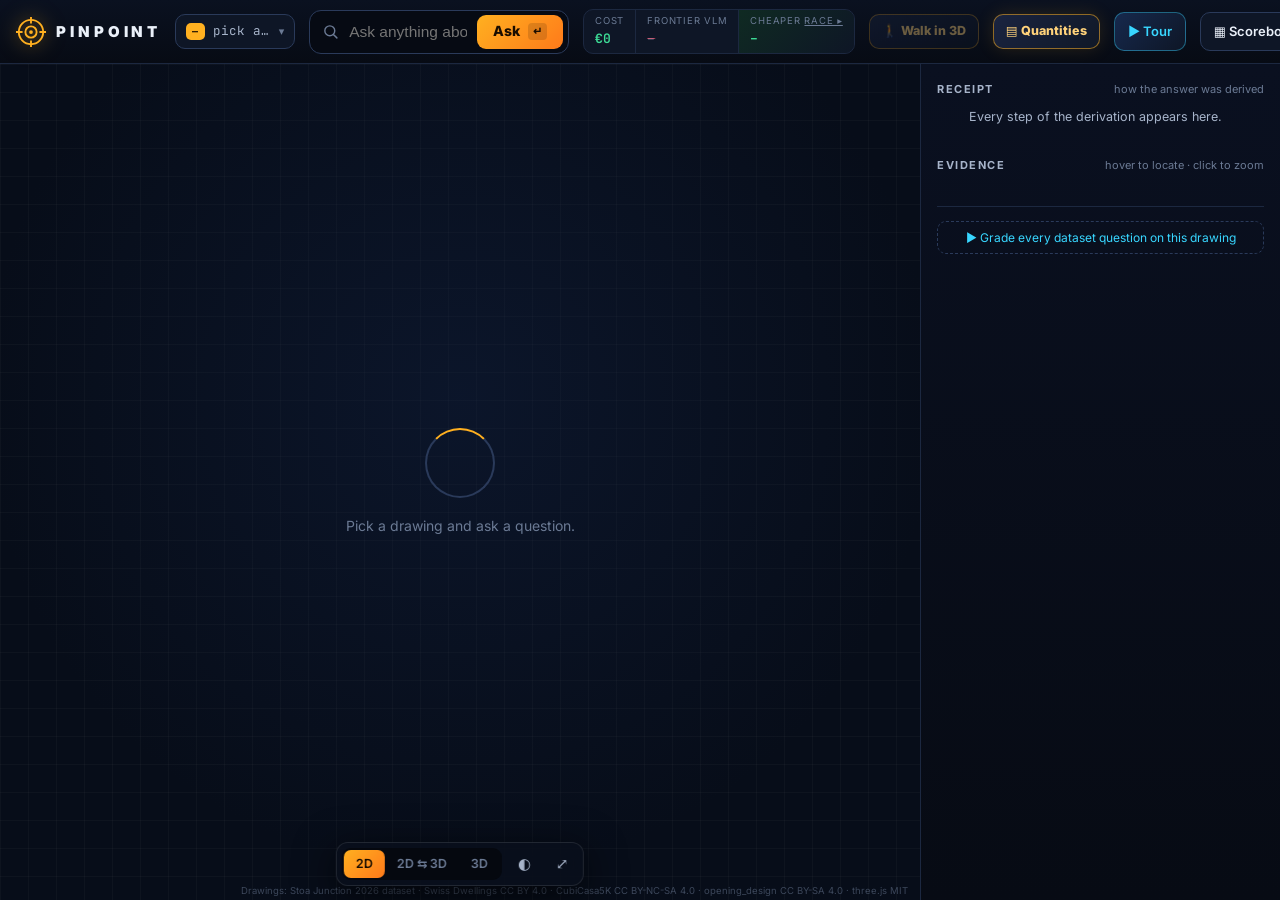
==== static/index.html @ 099bf175 "Receipt panel for every answer: answer, method, official tolerance vs reference (exact count / ±2 %)" ====
<!doctype html>
<html lang="en">
<head>
<meta charset="utf-8">
<meta name="viewport" content="width=device-width, initial-scale=1">
<title>PINPOINT</title>
<link rel="preconnect" href="https://fonts.googleapis.com">
<link href="https://fonts.googleapis.com/css2?family=Inter:wght@400;500;600;700;800;900&family=JetBrains+Mono:wght@400;600;700&display=swap" rel="stylesheet">
<link rel="icon" href="data:image/svg+xml,%3Csvg xmlns=%22http://www.w3.org/2000/svg%22 viewBox=%220 0 32 32%22%3E%3Ccircle cx=%2216%22 cy=%2216%22 r=%2213%22 fill=%22none%22 stroke=%22%23ffb020%22 stroke-width=%223%22/%3E%3Ccircle cx=%2216%22 cy=%2216%22 r=%224%22 fill=%22%23ffb020%22/%3E%3C/svg%3E">
<link rel="stylesheet" href="/static/style.css">
<link rel="stylesheet" href="/static/receipt.css">
<script type="importmap">{"imports":{"three":"/static/vendor/three.module.js"}}</script>
</head>
<body>
<header class="top">
  <div class="brand">
    <svg class="logo" viewBox="0 0 32 32"><circle cx="16" cy="16" r="13" fill="none" stroke="currentColor" stroke-width="2"/><circle cx="16" cy="16" r="6" fill="none" stroke="currentColor" stroke-width="2"/><circle cx="16" cy="16" r="2" fill="currentColor"/><path d="M16 0v7M16 25v7M0 16h7M25 16h7" stroke="currentColor" stroke-width="2"/></svg>
    <div><b>PINPOINT</b><span>every answer comes with a receipt</span></div>
  </div>

  <button class="docBtn" id="docBtn" title="Choose a drawing (⌘K)">
    <span class="srcTag" id="srcTag">—</span>
    <span class="docName" id="docName">pick a drawing</span>
    <span class="caret">▾</span>
  </button>

  <form class="ask" id="askForm" autocomplete="off">
    <svg class="qi" viewBox="0 0 24 24"><circle cx="11" cy="11" r="7" fill="none" stroke="currentColor" stroke-width="2"/><path d="M16.5 16.5L21 21" stroke="currentColor" stroke-width="2" stroke-linecap="round"/></svg>
    <input id="q" placeholder="Ask anything about this drawing, in any language…" spellcheck="false">
    <button type="submit" id="go"><span>Ask</span><kbd>↵</kbd></button>
    <div class="sugg" id="sugg" hidden>
      <div class="sh">Questions from the dataset for this drawing <span id="suggN"></span></div>
      <div class="sl" id="chips"></div>
    </div>
  </form>

  <div class="meter" id="meter" role="button" tabindex="0" title="Measured CPU time × €0.04/vCPU-h + LLM tokens (0 by default). Click for the cost race (R)">
    <div class="m"><label>cost</label><b id="mLast">€0</b></div>
    <div class="m"><label>time</label><b id="mLat">–</b></div>
    <div class="m"><label>LLM</label><b id="mLlm">0</b></div>
    <div class="m vs"><label>frontier VLM</label><b id="mVlm">–</b></div>
    <div class="m save"><label>cheaper <u>race ▸</u></label><b id="mSave">–</b></div>
  </div>
  <button class="tbtn" id="tourBtn">▶ Tour</button>
  <button class="tbtn" id="sbBtn">▦ Scoreboard</button>
</header>

<main id="main">
  <section class="stage" id="stage" data-mode="sheet">
    <div class="views" id="views">
      <div class="view sheetv blue" id="sheetv">
        <div class="pan" id="pan">
          <img id="sheetImg" alt="">
          <svg id="ov" class="ov"><defs>
            <linearGradient id="scanG" x1="0" x2="1" y1="0" y2="0"><stop offset="0" stop-color="#38d6ff" stop-opacity="0"/><stop offset=".85" stop-color="#38d6ff" stop-opacity=".18"/><stop offset="1" stop-color="#bff3ff" stop-opacity=".9"/></linearGradient>
          </defs><g id="ovItems"></g><g id="ovFx"></g></svg>
        </div>
        <div id="labels2d" class="labels"></div>
        <div class="empty" id="sheetEmpty"><div class="ring"></div><span>Pick a drawing and ask a question.</span></div>
        <canvas class="minimap" id="minimap" width="200" height="140" hidden></canvas>
        <div class="vtag">2D · drawing</div>
        <div class="credit" id="credit2d"></div>
      </div>
      <div class="view modelv" id="modelv" hidden>
        <canvas id="three"></canvas>
        <div id="labels3d" class="labels"></div>
        <div class="empty" id="modelEmpty"><span>The 3D model appears for IFC questions.</span></div>
        <div class="pick" id="pick" hidden></div>
        <div class="load" id="load3d" hidden><div class="spin"></div><span>tessellating IFC…</span></div>
        <div class="vtag">3D · IFC model <span id="cutTag"></span></div>
        <div class="credit" id="credit3d"></div>
      </div>
    </div>

    <div class="answer" id="answer" hidden>
      <div class="aq" id="aQ"></div>
      <div class="val"><b id="aVal"></b><span id="aUnit"></span></div>
      <div class="am" id="aMethod"></div>
      <div class="badges" id="aBadges"></div>
      <div class="stepper" id="stepper" hidden>
        <button id="prevBtn" title="Previous item (←)">‹</button>
        <span id="stepTxt">all</span>
        <button id="nextBtn" title="Next item (→)">›</button>
        <button id="allBtn" class="all" title="Show all (Esc)">⤢ all</button>
      </div>
    </div>

    <div class="splash" id="splash" hidden><div class="sc">
      <h1>Ask a blueprint anything.<br>Check the answer in seconds.</h1>
      <p class="lead">PINPOINT reads the geometry already inside CAD, PDF and IFC files, so every count, area and schedule row is boxed and numbered on the real drawing and lit up in the 3D model. No vision model ever guesses.</p>
      <div class="stats" id="splashStats">
        <div><b id="spSwiss">–</b><label>correct on Swiss floor plans</label><small id="spSwissN"></small></div>
        <div><b id="spIfc">–</b><label>correct on IFC models</label><small id="spIfcN"></small></div>
        <div><b id="spCost">–</b><label>avg compute cost per question</label><small id="spCostN"></small></div>
        <div><b id="spMs">–</b><label>median answer time</label></div>
      </div>
      <div class="wip" id="spWip">Raster scans (CubiCasa): detector in progress, not yet scored</div>
      <div class="langs">Ask in <span>English</span><span>Deutsch</span><span>Suomi</span><span>Eesti</span><span>Dansk</span><span>Français</span><span>Italiano</span></div>
      <div class="cta"><button class="go" id="spTour">▶ Watch the guided tour</button><button id="spRace">€ Cost race</button><button id="spTry">Try it yourself</button></div>
      <div class="how"><b>/</b> ask · <b>← →</b> step through counted items · <b>1 2 3</b> 2D / split / 3D · <b>⌘K</b> pick a drawing · <b>R</b> cost race</div>
    </div></div>

    <div class="dock" id="dock">
      <div class="seg" id="modes">
        <button data-m="sheet" class="on">2D</button>
        <button data-m="split">2D ⇆ 3D</button>
        <button data-m="model">3D</button>
      </div>
      <button id="tglTheme" title="Blueprint / paper">◐</button>
      <button id="fitBtn" title="Fit evidence">⤢</button>
      <span class="hint" id="hint">scroll to zoom · drag to pan · ← → step through items</span>
    </div>
  </section>

  <aside class="receipt" id="side">
    <div id="receipt">
    <div class="rh"><h3>Receipt</h3><span class="rsub" id="rSub">how the answer was derived</span></div>
    <ol class="steps" id="steps"><li class="muted">Every step of the derivation appears here.</li></ol>
    <div class="rh"><h3>Evidence <span id="evN" class="pill"></span></h3><span class="rsub">hover to locate · click to zoom</span></div>
    <div class="ev" id="ev"></div>
    </div>
    <div class="audit">
      <button type="button" id="auditBtn">▶ Grade every dataset question on this drawing</button>
      <div class="auditSum" id="auditSum"></div>
      <div class="auditList" id="auditList" hidden></div>
    </div>
  </aside>
</main>

<div class="drawer" id="lib" hidden>
  <div class="dcard">
    <div class="dh"><b>Drawings</b><span class="muted">preview set · grouped by source</span><button id="libX">✕</button></div>
    <div class="srcs" id="srcs"></div>
    <input id="filter" class="filter" placeholder="Filter drawings…">
    <div class="files" id="files"></div>
  </div>
</div>

<div class="modal" id="sb" hidden><div class="card">
  <div class="mh"><h2>Scoreboard <small>preview set · every question auto-graded against ground truth</small></h2><button id="sbX">✕</button></div>
  <div id="sbBody"></div>
</div></div>
<footer class="credits">Drawings: Stoa Junction 2026 dataset · Swiss Dwellings CC BY 4.0 · CubiCasa5K CC BY-NC-SA 4.0 · opening_design CC BY-SA 4.0 · three.js MIT</footer>
<script type="module" src="/static/app.js"></script>
<script type="module" src="/static/wow.js"></script>
</body>
</html>
---- static/style.css ----
:root {
  --bg: #05080f; --bg2: #0a101c; --panel: #0e1626; --panel2: #131d31; --line: #1c2840; --line2: #2a3a5a;
  --ink: #eaf0f9; --ink2: #a7b4ca; --ink3: #6b7a94;
  --acc: #ffb020; --acc2: #ff7a1a; --cy: #38d6ff; --ok: #3ddc97; --bad: #ff5470; --warn: #ffc94d; --sel: #ff2d55;
  --glass: rgba(10, 16, 28, .72);
  --r: 14px;
  --mono: 'JetBrains Mono', ui-monospace, SFMono-Regular, Menlo, monospace;
}
* { box-sizing: border-box; }
[hidden] { display: none !important; }
html, body { margin: 0; height: 100%; background: var(--bg); color: var(--ink);
  font: 14px/1.45 Inter, system-ui, -apple-system, sans-serif; -webkit-font-smoothing: antialiased; }
body { display: flex; flex-direction: column; overflow: hidden; }
button { font: inherit; color: inherit; cursor: pointer; }
.muted { color: var(--ink3); }
::-webkit-scrollbar { width: 8px; height: 8px; } ::-webkit-scrollbar-thumb { background: var(--line2); border-radius: 8px; } ::-webkit-scrollbar-track { background: transparent; }

/* ================= top bar ================= */
.top { position: relative; z-index: 20; display: flex; align-items: center; gap: 14px; padding: 10px 16px; height: 64px;
  border-bottom: 1px solid var(--line); background: linear-gradient(180deg, #0a1120, #070b14); }
.brand { display: flex; align-items: center; gap: 10px; flex: 0 0 auto; }
.brand .logo { width: 30px; height: 30px; color: var(--acc); filter: drop-shadow(0 0 10px #ffb02088); animation: spinSlow 30s linear infinite; }
@keyframes spinSlow { to { transform: rotate(360deg); } }
.brand b { display: block; font-weight: 900; letter-spacing: .26em; font-size: 15px; }
.brand span { font-size: 11px; color: var(--ink3); white-space: nowrap; }
.docBtn { flex: 0 1 260px; min-width: 120px; display: flex; align-items: center; gap: 8px; background: var(--panel); border: 1px solid var(--line2); border-radius: 10px; padding: 7px 10px; text-align: left; }
.docBtn:hover { border-color: var(--acc); }
.srcTag { font: 700 10px var(--mono); text-transform: uppercase; letter-spacing: .06em; color: #1a0d00; background: var(--acc); padding: 2px 6px; border-radius: 5px; flex: 0 0 auto; }
.docName { overflow: hidden; text-overflow: ellipsis; white-space: nowrap; font-size: 12.5px; color: var(--ink2); flex: 1; font-family: var(--mono); }
.caret { color: var(--ink3); font-size: 11px; }

.ask { position: relative; flex: 1 1 520px; min-width: 260px; display: flex; align-items: center; background: #060a13; border: 1px solid var(--line2); border-radius: 12px; padding: 0 5px 0 12px; height: 44px; transition: border-color .2s, box-shadow .2s; }
.ask:focus-within { border-color: var(--acc); box-shadow: 0 0 0 3px #ffb02022, 0 0 40px #ffb02018; }
.ask .qi { width: 17px; height: 17px; color: var(--ink3); flex: 0 0 auto; }
.ask input { flex: 1; min-width: 0; background: none; border: 0; color: var(--ink); padding: 0 10px; font-size: 15.5px; outline: none; height: 100%; }
.ask button[type=submit] { background: linear-gradient(135deg, var(--acc), var(--acc2)); color: #1a0d00; border: 0; border-radius: 9px; height: 34px; padding: 0 16px; font-weight: 800; display: flex; align-items: center; gap: 8px; }
.ask button kbd { font-family: var(--mono); font-size: 11px; background: #0002; border-radius: 4px; padding: 1px 5px; }
.ask button.busy span::after { content: '…'; }
.ask button.busy { animation: busy 1s ease-in-out infinite; }
@keyframes busy { 50% { filter: brightness(1.3); } }
.sugg { position: absolute; top: calc(100% + 8px); left: 0; right: 0; background: #0b1322f5; backdrop-filter: blur(14px); border: 1px solid var(--line2); border-radius: 12px; box-shadow: 0 30px 80px #000c; padding: 8px; max-height: 60vh; overflow: auto; animation: rise .18s ease; }
.sugg .sh { font-size: 11px; text-transform: uppercase; letter-spacing: .08em; color: var(--ink3); padding: 4px 8px 8px; }
.sugg .sl button { display: flex; width: 100%; gap: 10px; align-items: baseline; text-align: left; background: none; border: 0; border-radius: 8px; padding: 7px 9px; color: var(--ink2); font-size: 13px; }
.sugg .sl button:hover, .sugg .sl button.kb { background: var(--panel2); color: var(--ink); }
.sugg .sl button i { font-style: normal; font: 600 10px var(--mono); color: var(--cy); border: 1px solid #38d6ff44; border-radius: 4px; padding: 0 4px; flex: 0 0 auto; text-transform: uppercase; }
.sugg .sl button span { flex: 1; }

.meter { display: flex; gap: 0; flex: 0 0 auto; background: var(--panel); border: 1px solid var(--line); border-radius: 10px; overflow: hidden; }
.meter .m { padding: 4px 11px; border-right: 1px solid var(--line); }
.meter .m:last-child { border-right: 0; }
.meter label { display: block; font-size: 9.5px; color: var(--ink3); text-transform: uppercase; letter-spacing: .08em; }
.meter b { font-family: var(--mono); font-size: 13px; font-weight: 600; white-space: nowrap; }
.meter .m:first-child b { color: var(--ok); }
.meter .vs b { color: var(--ink3); text-decoration: line-through; text-decoration-color: #ff547099; }
.meter .save { background: linear-gradient(135deg, #0f2a22, var(--panel)); }
.meter .save b { color: var(--ok); }
.meter.flash { animation: flash 1s ease; }
@keyframes flash { 0% { border-color: var(--ok); box-shadow: 0 0 0 3px #3ddc9733; } 100% {} }
.tbtn { flex: 0 0 auto; background: var(--panel); border: 1px solid var(--line2); border-radius: 10px; padding: 9px 13px; color: var(--ink); font-weight: 600; font-size: 13px; white-space: nowrap; }
.tbtn:hover { border-color: var(--acc); }
#tourBtn { background: linear-gradient(135deg, #16294d, var(--panel)); border-color: #38d6ff66; color: var(--cy); }
#tourBtn.on { background: var(--cy); color: #001a22; }

/* ================= layout ================= */
main { flex: 1; display: grid; grid-template-columns: 1fr 360px; min-height: 0; }
.stage { position: relative; min-width: 0; min-height: 0; overflow: hidden; background: var(--bg2); }
.views { position: absolute; inset: 0; display: grid; grid-template-columns: 1fr; }
.stage[data-mode=split] .views { grid-template-columns: 1fr 1fr; gap: 2px; background: var(--line); }
.view { position: relative; overflow: hidden; min-height: 0; min-width: 0; }
.vtag { position: absolute; right: 12px; top: 12px; font: 600 10.5px var(--mono); letter-spacing: .08em; text-transform: uppercase; color: var(--ink3); background: #05080fbb; border: 1px solid var(--line); padding: 3px 8px; border-radius: 6px; pointer-events: none; }
.stage[data-mode=sheet] .vtag, .stage[data-mode=model] .vtag { display: none; }
#cutTag { color: var(--cy); text-transform: none; letter-spacing: 0; }

/* ================= 2D sheet ================= */
.sheetv { cursor: grab; background-color: #070d19;
  background-image: radial-gradient(circle at 50% 40%, #12224466, transparent 70%), linear-gradient(#ffffff07 1px, transparent 1px), linear-gradient(90deg, #ffffff07 1px, transparent 1px);
  background-size: 100% 100%, 28px 28px, 28px 28px; }
.sheetv:not(.blue) { background-color: #2a2f38; background-image: linear-gradient(#ffffff0a 1px, transparent 1px), linear-gradient(90deg, #ffffff0a 1px, transparent 1px); background-size: 28px 28px; }
.sheetv.drag { cursor: grabbing; }
.pan { position: absolute; left: 0; top: 0; transform-origin: 0 0; will-change: transform; }
.pan img { display: block; user-select: none; -webkit-user-drag: none; box-shadow: 0 30px 100px #000c, 0 0 0 1px #ffffff14; background: #fff; }
.sheetv.blue .pan img { filter: invert(.94) sepia(.35) hue-rotate(178deg) saturate(2.6) brightness(.95); }
.ov { position: absolute; left: 0; top: 0; overflow: visible; pointer-events: none; }
.ov .it { pointer-events: auto; cursor: pointer; opacity: 0; transform-box: fill-box; transform-origin: center; }
.ov .it.on { animation: pop .55s cubic-bezier(.2,1.5,.4,1) both; }
@keyframes pop { 0% { opacity: 0; transform: scale(2.2); } 60% { opacity: 1; } 100% { opacity: 1; transform: scale(1); } }
.ov .it .shape { fill: var(--acc); fill-opacity: .2; stroke: var(--acc); stroke-width: 1.6; vector-effect: non-scaling-stroke; transition: fill-opacity .2s, stroke .2s; filter: drop-shadow(0 0 3px #ffb020cc); }
.ov .it.room .shape { fill-opacity: .26; }
.ov .it.row .shape { fill-opacity: .16; }
.ov .it.warn .shape { stroke: var(--bad); fill: var(--bad); filter: drop-shadow(0 0 3px #ff5470cc); }
.ov .it.hot .shape { fill-opacity: .5; stroke-width: 3; stroke: #fff; }
.ov .it.sel .shape { fill: var(--sel); fill-opacity: .35; stroke: #fff; stroke-width: 3; filter: drop-shadow(0 0 6px var(--sel)); }
.ov.focus .it:not(.sel):not(.hot) { opacity: .35 !important; animation: none; }
.ov .flash { fill: #fff; opacity: .8; animation: fl .6s ease-out forwards; pointer-events: none; }
@keyframes fl { to { opacity: 0; } }
.ov .pulse { fill: none; stroke: var(--sel); stroke-width: 2.5; vector-effect: non-scaling-stroke; animation: pulse 1.3s ease-out infinite; transform-box: fill-box; transform-origin: center; pointer-events: none; }
@keyframes pulse { from { opacity: 1; transform: scale(1); } to { opacity: 0; transform: scale(2.4); } }
.ov .scan { pointer-events: none; }
.ov .scanline { stroke: #bff3ff; stroke-width: 2; vector-effect: non-scaling-stroke; filter: drop-shadow(0 0 6px #38d6ff); }
.empty { position: absolute; inset: 0; display: grid; place-content: center; justify-items: center; gap: 18px; color: var(--ink3); font-size: 14px; pointer-events: none; }
.empty .ring { width: 70px; height: 70px; border-radius: 50%; border: 2px solid var(--line2); border-top-color: var(--acc); animation: sp 2.4s linear infinite; }

/* numbered labels (HTML, crisp at every zoom) */
.labels { position: absolute; inset: 0; pointer-events: none; overflow: hidden; }
.labels .lb { position: absolute; transform: translate(-50%, -50%) scale(0); background: var(--acc); color: #1a0d00; font: 800 11px Inter; border-radius: 99px; min-width: 20px; height: 20px; padding: 0 6px; display: grid; place-items: center; white-space: nowrap;
  box-shadow: 0 0 0 2px #1a0d00aa, 0 0 14px #ffb020aa; pointer-events: auto; cursor: pointer; transition: transform .35s cubic-bezier(.2,1.6,.4,1), background .15s, opacity .2s; }
.labels .lb.on { transform: translate(-50%, -50%) scale(1); }
.labels .lb.room { background: #ffe1a1; font-weight: 700; font-size: 10.5px; }
.labels .lb.warn { background: var(--bad); color: #fff; box-shadow: 0 0 0 2px #3a0010aa, 0 0 14px #ff5470; }
.labels .lb.dot { min-width: 9px; width: 9px; height: 9px; padding: 0; font-size: 0; }
.labels .lb.hot, .labels .lb.sel { background: #fff; color: #1a0010; z-index: 2; transform: translate(-50%, -50%) scale(1.35); font-size: 11px; min-width: 22px; height: 22px; padding: 0 6px; width: auto; }
.labels .lb.sel { background: var(--sel); color: #fff; box-shadow: 0 0 0 3px #fff, 0 0 24px var(--sel); }
.labels.focus .lb:not(.sel):not(.hot) { opacity: .4; }
.labels .lb:hover { z-index: 3; }

.minimap { position: absolute; left: 14px; bottom: 64px; width: 200px; height: 140px; border-radius: 10px; border: 1px solid var(--line2); background: #05080fdd; box-shadow: 0 10px 40px #000a; cursor: crosshair; }

/* inline IFC plan SVG: elements highlighted by GlobalId */
.svghost { display: block; background: #fff; box-shadow: 0 30px 100px #000c; }
.sheetv.blue .svghost svg > rect:first-child { fill: #0d1830; }
.sheetv.blue .svghost .IfcSpace, .sheetv.blue .svghost .IfcSpace * { fill: #13284d; stroke: #3d5f95; }
.sheetv.blue .svghost .IfcWall *, .sheetv.blue .svghost .IfcWallStandardCase * { fill: #a9c6f5; stroke: #a9c6f5; }
.sheetv.blue .svghost .IfcDoor *, .sheetv.blue .svghost .IfcWindow * { stroke: #7fa8e8; }
.sheetv.blue .svghost [fill="#ffffff"] { fill: #0d1830; }
.sheetv.blue .svghost text { fill: #8fb0e0; }
.sheetv.blue .svghost [stroke="#000000"], .sheetv.blue .svghost [stroke="#4a4a4a"] { stroke: #a9c6f5; }
.svghost .gl, .svghost .gl * { fill: #ffb020 !important; fill-opacity: .9 !important; stroke: #ffd27a !important; stroke-width: .3 !important; }
.svghost .gl { filter: drop-shadow(0 0 .6px #ffb020); }
.svghost .IfcSpace.gl, .svghost .IfcSpace.gl * { fill-opacity: .5 !important; }
.svghost .gl.hot, .svghost .gl.hot *, .svghost .gl.sel, .svghost .gl.sel * { fill: #ff2d55 !important; stroke: #fff !important; }
.svghost .gl.pre, .svghost .gl.pre * { fill-opacity: 0 !important; stroke-opacity: 0 !important; }

/* ================= 3D ================= */
.modelv { background: radial-gradient(ellipse at 50% 30%, #13213d, #060a13 75%); }
.modelv canvas { width: 100%; height: 100%; display: block; cursor: grab; }
.labels3d .lb { transform: translate(-50%, -50%) scale(1); }
.pick { position: absolute; left: 14px; bottom: 64px; background: #0b1222ee; border: 1px solid var(--line2); border-radius: 10px; padding: 9px 13px; font-size: 12px; max-width: 360px; box-shadow: 0 10px 40px #000a; animation: rise .2s ease; }
.pick b { color: var(--cy); }
.pick code { font-family: var(--mono); font-size: 11px; color: var(--ink3); }
.load { position: absolute; inset: 0; display: grid; place-content: center; justify-items: center; gap: 12px; color: var(--ink2); background: #05080faa; backdrop-filter: blur(2px); }
.spin { width: 30px; height: 30px; border: 3px solid var(--line2); border-top-color: var(--acc); border-radius: 50%; animation: sp 1s linear infinite; }
@keyframes sp { to { transform: rotate(360deg); } }

/* ================= floating answer card ================= */
.answer { position: absolute; left: 14px; top: 14px; z-index: 6; width: 340px; background: var(--glass); backdrop-filter: blur(16px) saturate(1.4); border: 1px solid #ffffff1a; border-radius: 16px; padding: 14px 16px 12px;
  box-shadow: 0 20px 70px #000b, inset 0 1px 0 #ffffff12; animation: rise .4s cubic-bezier(.2,.9,.3,1); }
@keyframes rise { from { opacity: 0; transform: translateY(8px); } }
.answer .aq { font-size: 12px; color: var(--ink3); line-height: 1.4; max-height: 3.6em; overflow: hidden; display: -webkit-box; -webkit-line-clamp: 2; -webkit-box-orient: vertical; margin-bottom: 4px; }
.answer .val { display: flex; align-items: baseline; gap: 8px; }
.answer .val b { font-size: 56px; line-height: 1.05; font-weight: 900; letter-spacing: -.03em; background: linear-gradient(135deg, #fff 20%, var(--acc)); -webkit-background-clip: text; background-clip: text; color: transparent; font-variant-numeric: tabular-nums; }
.answer .val span { font-size: 18px; color: var(--ink2); font-weight: 600; }
.answer.counting .val b { background: linear-gradient(135deg, #fff, var(--cy)); -webkit-background-clip: text; background-clip: text; }
.answer .am { color: var(--ink2); font-size: 12.5px; margin-top: 2px; }
.badges { display: flex; gap: 5px; margin-top: 8px; flex-wrap: wrap; }
.badge { font-size: 11px; border-radius: 99px; padding: 2px 9px; border: 1px solid var(--line2); color: var(--ink2); font-family: var(--mono); background: #ffffff06; }
.badge.ok { border-color: #3ddc9766; color: var(--ok); background: #3ddc9714; }
.badge.bad { border-color: #ff547066; color: var(--bad); background: #ff547014; }
.badge.warn { border-color: #ffc94d66; color: var(--warn); background: #ffc94d14; }
.badge.cy { border-color: #38d6ff55; color: var(--cy); background: #38d6ff10; }
.answer.text { width: 440px; }
.answer.text .val b { font-size: 14px; font-weight: 500; white-space: pre-wrap; background: none; color: var(--ink); -webkit-text-fill-color: var(--ink); display: block; max-height: 180px; overflow: auto; line-height: 1.5; letter-spacing: 0; }
.answer.noval .val b { font-size: 26px; }
.stepper { display: flex; align-items: center; gap: 6px; margin-top: 10px; padding-top: 10px; border-top: 1px solid #ffffff12; }
.stepper button { background: var(--panel2); border: 1px solid var(--line2); border-radius: 8px; height: 28px; min-width: 30px; font-size: 16px; line-height: 1; color: var(--ink); }
.stepper button:hover { border-color: var(--acc); }
.stepper .all { font-size: 12px; margin-left: auto; padding: 0 10px; }
.stepper #stepTxt { font: 600 12.5px var(--mono); color: var(--ink2); min-width: 92px; text-align: center; }
.stepper #stepTxt b { color: var(--sel); }

/* ================= dock ================= */
.dock { position: absolute; left: 50%; bottom: 14px; transform: translateX(-50%); z-index: 6; display: flex; align-items: center; gap: 6px; background: var(--glass); backdrop-filter: blur(14px); border: 1px solid #ffffff1a; border-radius: 12px; padding: 5px; box-shadow: 0 10px 40px #000a; }
.dock > button { background: none; border: 1px solid transparent; border-radius: 8px; height: 30px; min-width: 32px; color: var(--ink2); font-size: 15px; }
.dock > button:hover { border-color: var(--line2); color: var(--ink); }
.seg { display: flex; background: #05080f; border-radius: 9px; padding: 2px; }
.seg button { background: none; border: 0; border-radius: 7px; padding: 5px 12px; color: var(--ink3); font-size: 12.5px; font-weight: 600; }
.seg button.on { background: linear-gradient(135deg, var(--acc), var(--acc2)); color: #1a0d00; }
.seg button:disabled { opacity: .3; cursor: default; }
.dock .hint { font-size: 11px; color: var(--ink3); padding: 0 8px; white-space: nowrap; }

/* ================= receipt ================= */
.receipt { min-height: 0; overflow: auto; padding: 16px 16px 30px; border-left: 1px solid var(--line); background: linear-gradient(180deg, #0a1020, #070b14); }
.rh { display: flex; align-items: baseline; justify-content: space-between; margin: 2px 0 10px; }
.rh h3 { font-size: 11px; text-transform: uppercase; letter-spacing: .14em; color: var(--ink2); margin: 0; display: flex; align-items: center; gap: 8px; }
.rsub { font-size: 11px; color: var(--ink3); }
.pill { font-family: var(--mono); background: var(--acc); color: #1a0d00; border-radius: 99px; padding: 0 7px; letter-spacing: 0; font-weight: 700; }
.pill:empty { display: none; }
.steps { list-style: none; margin: 0 0 20px; padding: 0; counter-reset: s; }
.steps li { position: relative; padding: 0 0 12px 32px; color: var(--ink2); font-size: 12.5px; counter-increment: s; animation: rise .35s ease both; }
.steps li:not(.muted)::before { content: counter(s); position: absolute; left: 0; top: -1px; width: 21px; height: 21px; border-radius: 50%; background: #38d6ff14; border: 1px solid #38d6ff66; display: grid; place-items: center; font: 700 10.5px var(--mono); color: var(--cy); }
.steps li:not(:last-child):not(.muted)::after { content: ''; position: absolute; left: 10.5px; top: 22px; bottom: 2px; width: 1px; background: linear-gradient(#38d6ff66, var(--line)); }
.ev { display: flex; flex-direction: column; gap: 4px; }
.ev .e { display: grid; grid-template-columns: 26px 1fr auto; gap: 9px; align-items: center; background: var(--panel); border: 1px solid var(--line); border-radius: 10px; padding: 6px 9px; cursor: pointer; font-size: 12.5px; animation: rise .3s ease both; transition: border-color .15s, background .15s; }
.ev .e:hover, .ev .e.hot { border-color: var(--acc); background: var(--panel2); }
.ev .e.sel { border-color: var(--sel); background: #ff2d5514; box-shadow: 0 0 0 1px var(--sel) inset; }
.ev .e .n { width: 24px; height: 24px; border-radius: 50%; background: var(--acc); color: #1a0d00; display: grid; place-items: center; font: 800 10.5px Inter; }
.ev .e.sel .n { background: var(--sel); color: #fff; }
.ev .e.warn .n { background: var(--bad); color: #fff; }
.ev .e .l { overflow: hidden; text-overflow: ellipsis; white-space: nowrap; }
.ev .e .l small { display: block; color: var(--ink3); font-family: var(--mono); font-size: 10.5px; overflow: hidden; text-overflow: ellipsis; }
.ev .e .v { font-family: var(--mono); font-size: 12px; color: var(--ink); text-align: right; }
.ev .e .v small { display: block; font-size: 10px; color: var(--ok); }
.ev .e.warn .v small { color: var(--bad); }
.ev .sum { display: flex; justify-content: space-between; padding: 9px 10px; border-top: 1px dashed var(--line2); margin-top: 4px; font-family: var(--mono); color: var(--acc); }
.audit { margin-top: 22px; padding-top: 14px; border-top: 1px solid var(--line); font-size: 12px; color: var(--ink3); }
.audit button { width: 100%; background: none; border: 1px dashed var(--line2); border-radius: 9px; padding: 7px 10px; color: var(--cy); font-size: 12px; }
.audit button:hover { border-color: var(--cy); }
.auditSum { margin-top: 8px; } .auditSum b { color: var(--ok); font-family: var(--mono); }
.auditList { display: flex; flex-wrap: wrap; gap: 3px; margin-top: 8px; }
.auditList span { width: 14px; height: 14px; border-radius: 3px; cursor: pointer; background: var(--line2); animation: popS .3s both; }
@keyframes popS { from { opacity: 0; transform: scale(.4); } }
.auditList span.ok { background: var(--ok); } .auditList span.bad { background: var(--bad); } .auditList span.na { background: var(--ink3); }

/* ================= library drawer ================= */
.drawer { position: fixed; inset: 64px 0 0 0; z-index: 30; background: #03060c99; backdrop-filter: blur(3px); animation: fade .2s; }
@keyframes fade { from { opacity: 0; } }
.dcard { position: absolute; left: 0; top: 0; bottom: 0; width: 400px; background: var(--bg2); border-right: 1px solid var(--line2); padding: 16px; display: flex; flex-direction: column; box-shadow: 30px 0 80px #000a; animation: slide .25s cubic-bezier(.2,.9,.3,1); }
@keyframes slide { from { transform: translateX(-30px); opacity: 0; } }
.dh { display: flex; align-items: baseline; gap: 10px; margin-bottom: 12px; } .dh b { font-size: 16px; } .dh span { font-size: 12px; flex: 1; }
.dh button { background: none; border: 0; color: var(--ink2); font-size: 16px; }
.srcs { display: flex; flex-wrap: wrap; gap: 5px; margin-bottom: 10px; }
.srcs button { background: var(--panel); border: 1px solid var(--line); border-radius: 99px; padding: 4px 11px; font-size: 12px; color: var(--ink2); }
.srcs button.on { background: var(--acc); color: #1a1000; border-color: var(--acc); font-weight: 700; }
.srcs button i { font-style: normal; opacity: .6; margin-left: 4px; }
.filter { width: 100%; background: var(--panel); border: 1px solid var(--line); color: var(--ink); border-radius: 9px; padding: 8px 11px; margin-bottom: 8px; outline: none; }
.filter:focus { border-color: var(--acc); }
.files { flex: 1; overflow: auto; display: flex; flex-direction: column; gap: 2px; }
.files button { text-align: left; background: none; border: 1px solid transparent; border-radius: 8px; padding: 7px 10px; color: var(--ink2); font-size: 12.5px; display: flex; justify-content: space-between; gap: 6px; }
.files button:hover { background: var(--panel); }
.files button.on { background: var(--panel2); border-color: var(--acc); color: var(--ink); }
.files button span { overflow: hidden; text-overflow: ellipsis; white-space: nowrap; font-family: var(--mono); font-size: 12px; }
.files button i { font-style: normal; font-family: var(--mono); font-size: 11px; color: var(--ink3); flex: 0 0 auto; }

/* ================= scoreboard ================= */
.modal { position: fixed; inset: 0; background: #03060ccc; backdrop-filter: blur(6px); display: grid; place-items: center; z-index: 50; animation: fade .25s ease; }
.modal .card { width: min(1100px, 94vw); max-height: 88vh; overflow: auto; background: var(--bg2); border: 1px solid var(--line2); border-radius: 18px; padding: 22px 26px; box-shadow: 0 30px 120px #000; }
.mh { display: flex; justify-content: space-between; align-items: center; margin-bottom: 14px; }
.mh h2 { margin: 0; font-size: 20px; } .mh small { color: var(--ink3); font-weight: 400; font-size: 13px; margin-left: 8px; }
.mh button { background: none; border: 0; color: var(--ink2); font-size: 18px; }
.sbrow { display: grid; grid-template-columns: 170px 1fr 120px 130px 120px; gap: 16px; align-items: center; padding: 12px 0; border-bottom: 1px solid var(--line); }
.sbrow .src b { display: block; font-size: 15px; } .sbrow .src small { color: var(--ink3); font-size: 11.5px; }
.bar { height: 12px; background: var(--panel2); border-radius: 99px; overflow: hidden; position: relative; }
.bar i { position: absolute; inset: 0 auto 0 0; background: linear-gradient(90deg, var(--ok), #9ff5cf); border-radius: 99px; animation: grow 1.1s cubic-bezier(.2,.8,.2,1) both; }
@keyframes grow { from { width: 0 !important; } }
.pct { font: 700 22px var(--mono); color: var(--ok); text-align: right; }
.sbrow .k { font-family: var(--mono); font-size: 12px; color: var(--ink2); text-align: right; } .sbrow .k b { display: block; color: var(--ink); font-size: 14px; }
.sbtot { display: grid; grid-template-columns: repeat(4, 1fr); gap: 12px; margin: 6px 0 18px; }
.sbtot div { background: var(--panel); border: 1px solid var(--line); border-radius: 12px; padding: 12px 14px; }
.sbtot label { font-size: 11px; color: var(--ink3); text-transform: uppercase; letter-spacing: .06em; } .sbtot b { display: block; font: 700 24px var(--mono); margin-top: 2px; }
.sbnote { color: var(--ink3); font-size: 12px; margin-top: 14px; line-height: 1.6; }

.credits { position: fixed; right: 372px; bottom: 2px; font-size: 9.5px; color: #6b7a9488; pointer-events: none; z-index: 5; white-space: nowrap; }

@media (max-width: 1350px) { .meter .m:nth-child(3), .meter .m:nth-child(2) { display: none; } .brand span { display: none; } .dock .hint { display: none; } }
@media (max-width: 1100px) { main { grid-template-columns: 1fr 300px; } .credits { right: 312px; } .meter .vs { display: none; } .docBtn { flex-basis: 160px; } }

/* dense evidence: smaller numbered pills */
.labels.sm .lb { min-width: 16px; height: 16px; font-size: 9px; padding: 0 4px; box-shadow: 0 0 0 1.5px #1a0d00aa, 0 0 10px #ffb020aa; }
/* cross-check disagreement shown right on the drawing */
.labels .lb.warn::after { content: attr(data-cx); position: absolute; left: 100%; top: 50%; transform: translate(6px, -50%); background: #2a0710ee; color: #ffd0d8; border: 1px solid var(--bad); border-radius: 6px; padding: 1px 6px; font: 600 10px var(--mono); white-space: nowrap; }

/* ================= welcome splash ================= */
.splash { position: absolute; inset: 0; z-index: 9; display: grid; place-items: center; background: radial-gradient(ellipse at 50% 40%, #0b1730ee, #05080ff5 70%); backdrop-filter: blur(3px); animation: fade .4s; }
.splash .sc { text-align: center; max-width: 820px; padding: 24px; }
.splash h1 { font-size: 52px; line-height: 1.05; margin: 0 0 14px; font-weight: 900; letter-spacing: -.03em; background: linear-gradient(135deg, #fff 30%, var(--acc)); -webkit-background-clip: text; background-clip: text; color: transparent; }
.splash p.lead { color: var(--ink2); font-size: 17px; margin: 0 auto 28px; max-width: 640px; }
.splash .stats { display: grid; grid-template-columns: repeat(4, 1fr); gap: 12px; margin-bottom: 28px; }
.splash .stats div { background: #0e1626cc; border: 1px solid var(--line2); border-radius: 14px; padding: 14px 10px; animation: rise .5s both; }
.splash .stats div:nth-child(2) { animation-delay: .08s; } .splash .stats div:nth-child(3) { animation-delay: .16s; } .splash .stats div:nth-child(4) { animation-delay: .24s; }
.splash .stats b { display: block; font: 800 30px var(--mono); color: var(--ok); letter-spacing: -.02em; }
.splash .stats label { font-size: 11px; color: var(--ink3); text-transform: uppercase; letter-spacing: .08em; }
.splash .stats small { display: block; margin-top: 4px; font-size: 11px; color: var(--ink3); opacity: .8; }
.splash .wip { margin: -18px 0 24px; font-size: 12px; color: var(--ink3); }
.splash .langs { color: var(--ink3); font-size: 13px; margin-bottom: 26px; }
.splash .langs span { display: inline-block; border: 1px solid var(--line2); border-radius: 99px; padding: 2px 10px; margin: 3px; color: var(--ink2); font-family: var(--mono); font-size: 12px; }
.splash .cta { display: flex; gap: 12px; justify-content: center; }
.splash .cta button { border-radius: 12px; padding: 13px 24px; font-weight: 800; font-size: 15px; border: 1px solid var(--line2); background: var(--panel); }
.splash .cta button.go { background: linear-gradient(135deg, var(--acc), var(--acc2)); color: #1a0d00; border: 0; box-shadow: 0 10px 40px #ff8a0044; }
.splash .cta button:hover { filter: brightness(1.1); }
.splash .how { margin-top: 26px; font-size: 12.5px; color: var(--ink3); }
.splash .how b { color: var(--cy); font-weight: 600; }

@media (max-height: 820px), (max-width: 1350px) {
  .answer { width: 290px; padding: 11px 13px 10px; }
  .answer .val b { font-size: 42px; }
  .answer .aq { -webkit-line-clamp: 1; max-height: 1.6em; }
  .splash h1 { font-size: 40px; } .splash .stats b { font-size: 24px; }
}
---- static/receipt.css ----
/* PINPOINT receipt panel */
.rc { --rc-ok: #2bd47d; --rc-warn: #ffb020; --rc-bad: #ff4d5e; --rc-line: rgba(140, 170, 220, .16); --rc-dim: rgba(200, 215, 240, .62);
  --rc-c: var(--rc-ok); font-size: 13px; line-height: 1.35; display: flex; flex-direction: column; gap: 10px; }
.rc.amber { --rc-c: var(--rc-warn); } .rc.red { --rc-c: var(--rc-bad); }
.rc-head { border: 1px solid color-mix(in srgb, var(--rc-c) 45%, transparent); background: color-mix(in srgb, var(--rc-c) 10%, transparent);
  border-radius: 10px; padding: 8px 10px; }
.rc-conf { display: flex; align-items: center; gap: 8px; }
.rc-conf b { color: var(--rc-c); font-weight: 650; letter-spacing: .01em; }
.rc-dot { width: 10px; height: 10px; border-radius: 50%; background: var(--rc-c); box-shadow: 0 0 0 4px color-mix(in srgb, var(--rc-c) 22%, transparent), 0 0 14px var(--rc-c); }
.rc-score { margin-left: auto; font: 600 12px/1 ui-monospace, SFMono-Regular, Menlo, monospace; color: var(--rc-c); }
.rc-score::after { content: '/100'; opacity: .5; font-weight: 400; }
.rc-why { display: flex; flex-wrap: wrap; gap: 4px 10px; margin-top: 5px; color: var(--rc-dim); font-size: 11.5px; }
.rc-why span::before { content: '· '; opacity: .6; }
.rc-ans { padding: 2px 2px 0; }
.rc-val { font-size: 26px; font-weight: 700; letter-spacing: -.01em; font-variant-numeric: tabular-nums; }
.rc-val small { font-size: 12px; font-weight: 500; color: var(--rc-dim); margin-left: 6px; }
.rc-ans.text .rc-val { font-size: 14px; font-weight: 500; white-space: pre-wrap; }
.rc-method { color: var(--rc-dim); font-size: 12px; margin-top: 2px; }
.rc-sec h4 { margin: 0 0 6px; font-size: 11px; text-transform: uppercase; letter-spacing: .08em; color: var(--rc-dim); font-weight: 600; display: flex; gap: 8px; align-items: center; }
.rc-sec h4 span { text-transform: none; letter-spacing: 0; font-weight: 500; opacity: .85; }
.rc-sec h4 span.ok { color: var(--rc-ok); } .rc-sec h4 span.warn { color: var(--rc-warn); }
.rc-sec summary { list-style: none; cursor: pointer; } .rc-sec summary::-webkit-details-marker { display: none; }
.rc-sec summary h4::before { content: '▸'; transition: transform .15s; } details[open] > summary h4::before { transform: rotate(90deg); }
.rc-check { display: grid; grid-template-columns: 18px 1fr auto; gap: 8px; align-items: center; padding: 6px 8px; border-radius: 8px;
  border: 1px solid var(--rc-line); margin-bottom: 4px; }
.rc-check.ok .rc-ico { background: var(--rc-ok); } .rc-check.warn .rc-ico { background: var(--rc-warn); }
.rc-check.warn { border-color: color-mix(in srgb, var(--rc-warn) 55%, transparent); background: color-mix(in srgb, var(--rc-warn) 9%, transparent); }
.rc-ico { width: 18px; height: 18px; border-radius: 50%; color: #08111f; font-weight: 800; font-size: 11px; display: grid; place-items: center; }
.rc-what small { display: block; color: var(--rc-dim); font-size: 11px; }
.rc-vals { font: 12px ui-monospace, SFMono-Regular, Menlo, monospace; white-space: nowrap; display: flex; gap: 5px; align-items: baseline; }
.rc-vals i { font-style: normal; opacity: .6; } .rc-vals em, .rc-b em { font-style: normal; color: var(--rc-warn); font-weight: 700; }
.rc-items { display: flex; flex-direction: column; gap: 2px; max-height: 46vh; overflow: auto; padding-right: 2px; }
.rc-item { display: grid; grid-template-columns: 24px 1fr auto; gap: 8px; align-items: center; padding: 5px 6px; border-radius: 7px; cursor: pointer;
  border: 1px solid transparent; transition: background .12s, border-color .12s; }
.rc-item:hover, .rc-item.hot { background: color-mix(in srgb, var(--acc, #ffb020) 12%, transparent); border-color: color-mix(in srgb, var(--acc, #ffb020) 45%, transparent); }
.rc-item.sel { background: color-mix(in srgb, var(--sel, #ff2d55) 16%, transparent); border-color: var(--sel, #ff2d55); }
.rc-item.warn .rc-n { background: var(--rc-warn); color: #08111f; }
.rc-item.ex { opacity: .7; cursor: default; } .rc-item.ex .rc-n { background: transparent; border: 1px dashed var(--rc-dim); }
.rc-n { width: 22px; height: 22px; border-radius: 50%; display: grid; place-items: center; font: 700 11px/1 ui-monospace, Menlo, monospace;
  background: color-mix(in srgb, var(--acc, #ffb020) 85%, transparent); color: #08111f; }
.rc-item.sel .rc-n { background: var(--sel, #ff2d55); color: #fff; }
.rc-l { min-width: 0; overflow: hidden; } .rc-l small { display: block; color: var(--rc-dim); font-size: 10.5px; white-space: nowrap; overflow: hidden; text-overflow: ellipsis; font-family: ui-monospace, Menlo, monospace; }
.rc-r { display: flex; flex-direction: column; align-items: flex-end; gap: 2px; }
.rc-v { font-variant-numeric: tabular-nums; font-weight: 600; white-space: nowrap; }
.rc-b { font: 10.5px ui-monospace, Menlo, monospace; padding: 1px 6px; border-radius: 99px; white-space: nowrap; }
.rc-b.ok { color: var(--rc-ok); background: color-mix(in srgb, var(--rc-ok) 12%, transparent); }
.rc-b.warn { color: var(--rc-warn); background: color-mix(in srgb, var(--rc-warn) 16%, transparent); border: 1px solid color-mix(in srgb, var(--rc-warn) 50%, transparent); }
.rc-sum { display: flex; justify-content: space-between; border-top: 1px dashed var(--rc-line); margin-top: 6px; padding: 6px 6px 0; }
.rc-empty { color: var(--rc-dim); padding: 6px; }
.rc-steps ol { margin: 0; padding-left: 18px; color: var(--rc-dim); font-size: 12px; } .rc-steps li { margin: 3px 0; }
.rc-src { border-top: 1px solid var(--rc-line); padding-top: 8px; font-size: 11.5px; color: var(--rc-dim); word-break: break-word; }
.rc-src b { color: inherit; font-weight: 600; } .rc-lic { margin-top: 3px; font-size: 10.5px; opacity: .8; }
.rc-tol { display: grid; grid-template-columns: 74px 1fr; gap: 8px; padding: 6px 8px; border-radius: 8px; border: 1px solid var(--rc-line); font-size: 12px; }
.rc-tol small { display: block; color: var(--rc-dim); font: 11px ui-monospace, Menlo, monospace; margin-top: 2px; }
.rc-tol.ok small { color: var(--rc-ok); } .rc-tol.warn small { color: var(--rc-bad); }
.rc-tl { font-size: 10.5px; text-transform: uppercase; letter-spacing: .08em; color: var(--rc-dim); padding-top: 1px; }
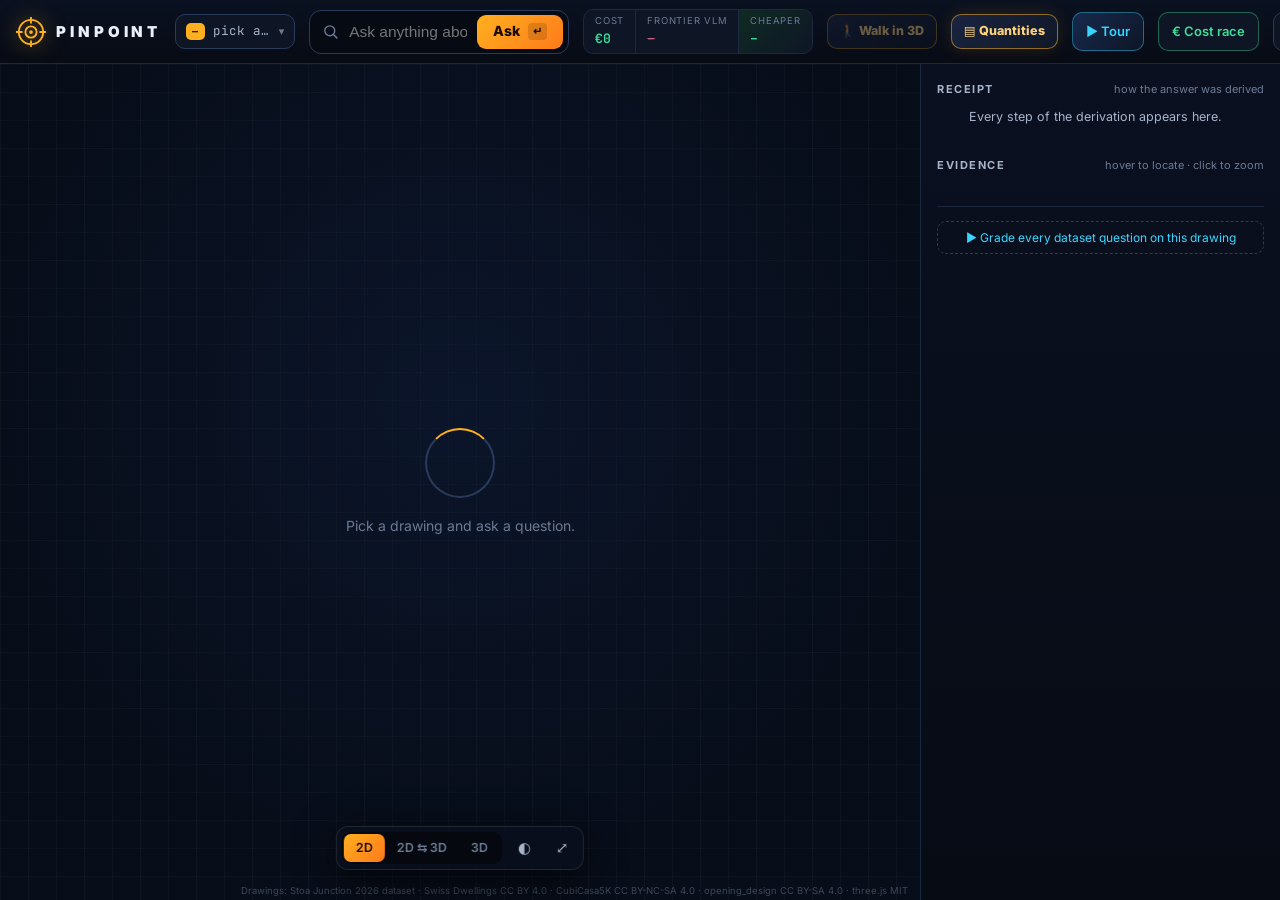
==== commit dc807d95: "UI: ?static=1 / reduced-motion final numbers, licence credit under every drawing, 2% tolerance badge" ====
--- a/static/index.html
+++ b/static/index.html
@@ -8,7 +8,6 @@
 <link href="https://fonts.googleapis.com/css2?family=Inter:wght@400;500;600;700;800;900&family=JetBrains+Mono:wght@400;600;700&display=swap" rel="stylesheet">
 <link rel="icon" href="data:image/svg+xml,%3Csvg xmlns=%22http://www.w3.org/2000/svg%22 viewBox=%220 0 32 32%22%3E%3Ccircle cx=%2216%22 cy=%2216%22 r=%2213%22 fill=%22none%22 stroke=%22%23ffb020%22 stroke-width=%223%22/%3E%3Ccircle cx=%2216%22 cy=%2216%22 r=%224%22 fill=%22%23ffb020%22/%3E%3C/svg%3E">
 <link rel="stylesheet" href="/static/style.css">
-<link rel="stylesheet" href="/static/receipt.css">
 <script type="importmap">{"imports":{"three":"/static/vendor/three.module.js"}}</script>
 </head>
 <body>
@@ -34,14 +33,15 @@
     </div>
   </form>
 
-  <div class="meter" id="meter" role="button" tabindex="0" title="Measured CPU time × €0.04/vCPU-h + LLM tokens (0 by default). Click for the cost race (R)">
+  <div class="meter" id="meter" title="Measured CPU time × €0.04/vCPU-h + LLM tokens (0 by default)">
     <div class="m"><label>cost</label><b id="mLast">€0</b></div>
     <div class="m"><label>time</label><b id="mLat">–</b></div>
     <div class="m"><label>LLM</label><b id="mLlm">0</b></div>
     <div class="m vs"><label>frontier VLM</label><b id="mVlm">–</b></div>
-    <div class="m save"><label>cheaper <u>race ▸</u></label><b id="mSave">–</b></div>
+    <div class="m save"><label>cheaper</label><b id="mSave">–</b></div>
   </div>
   <button class="tbtn" id="tourBtn">▶ Tour</button>
+  <button class="tbtn" id="raceBtn" title="PINPOINT vs a frontier VLM on the same questions (R)">€ Cost race</button>
   <button class="tbtn" id="sbBtn">▦ Scoreboard</button>
 </header>
 
--- a/static/style.css
+++ b/static/style.css
@@ -285,3 +285,33 @@
   .answer .aq { -webkit-line-clamp: 1; max-height: 1.6em; }
   .splash h1 { font-size: 40px; } .splash .stats b { font-size: 24px; }
 }
+
+/* ================= screenshot / reduced-motion mode: final state instantly ================= */
+html.static .splash, html.static .splash *, html.static .answer, html.static .answer *, html.static .ev .e, html.static .steps li { animation: none !important; transition: none !important; }
+@media (prefers-reduced-motion: reduce) { .splash, .splash *, .answer, .answer *, .ev .e, .steps li { animation: none !important; transition: none !important; } }
+
+/* ================= licence credit under every drawing ================= */
+.credit { position: absolute; left: 0; right: 0; bottom: 0; z-index: 4; padding: 4px 12px 5px; font-size: 10.5px; line-height: 1.35; color: var(--ink3); background: #05080fd9; border-top: 1px solid var(--line); white-space: nowrap; overflow: hidden; text-overflow: ellipsis; pointer-events: auto; }
+.credit:hover { white-space: normal; color: var(--ink2); }
+.credit b { color: var(--ink2); font-weight: 600; }
+.credit i { font-style: normal; font-family: var(--mono); color: var(--cy); border: 1px solid #38d6ff44; border-radius: 4px; padding: 0 4px; margin-left: 4px; }
+.credit:empty { display: none; }
+.sheetv:not(.blue) .credit { background: rgba(244,241,234,.94); color: #3c4456; border-top-color: #d8d2c4; }
+.sheetv:not(.blue) .credit b { color: #1a2233; }
+.stage .dock { bottom: 30px; }
+.minimap { bottom: 34px !important; }
+
+/* ================= 2% tolerance badge ================= */
+.badge.tol { border-color: #3ddc9744; color: var(--ink2); background: #3ddc970a; }
+.badge.tol b { color: var(--ok); font-weight: 700; }
+.badge.tol.bad b { color: var(--bad); }
+
+/* ================= tour captions ================= */
+.tourCap { position: fixed; left: 50%; bottom: 74px; transform: translateX(-50%); z-index: 90; max-width: min(860px, 86vw); padding: 12px 20px 13px; border-radius: 14px; background: #05080fee; border: 1px solid #38d6ff55; box-shadow: 0 10px 40px #000a, 0 0 0 1px #000; color: var(--ink); font-size: 16px; line-height: 1.4; text-align: center; backdrop-filter: blur(6px); animation: rise .35s both; pointer-events: none; }
+.tourCap small { display: block; font: 700 10.5px var(--mono); letter-spacing: .2em; color: var(--acc); margin-bottom: 4px; text-transform: uppercase; }
+.tourCap em { font-style: normal; color: var(--cy); font-weight: 700; }
+.tourCap .dots { display: flex; gap: 5px; justify-content: center; margin-top: 8px; }
+.tourCap .dots i { width: 18px; height: 3px; border-radius: 2px; background: #2a3a5a; }
+.tourCap .dots i.on { background: var(--acc); }
+.tourCap .dots i.past { background: #38d6ff88; }
+#raceBtn { border-color: #3ddc9766; color: var(--ok); }
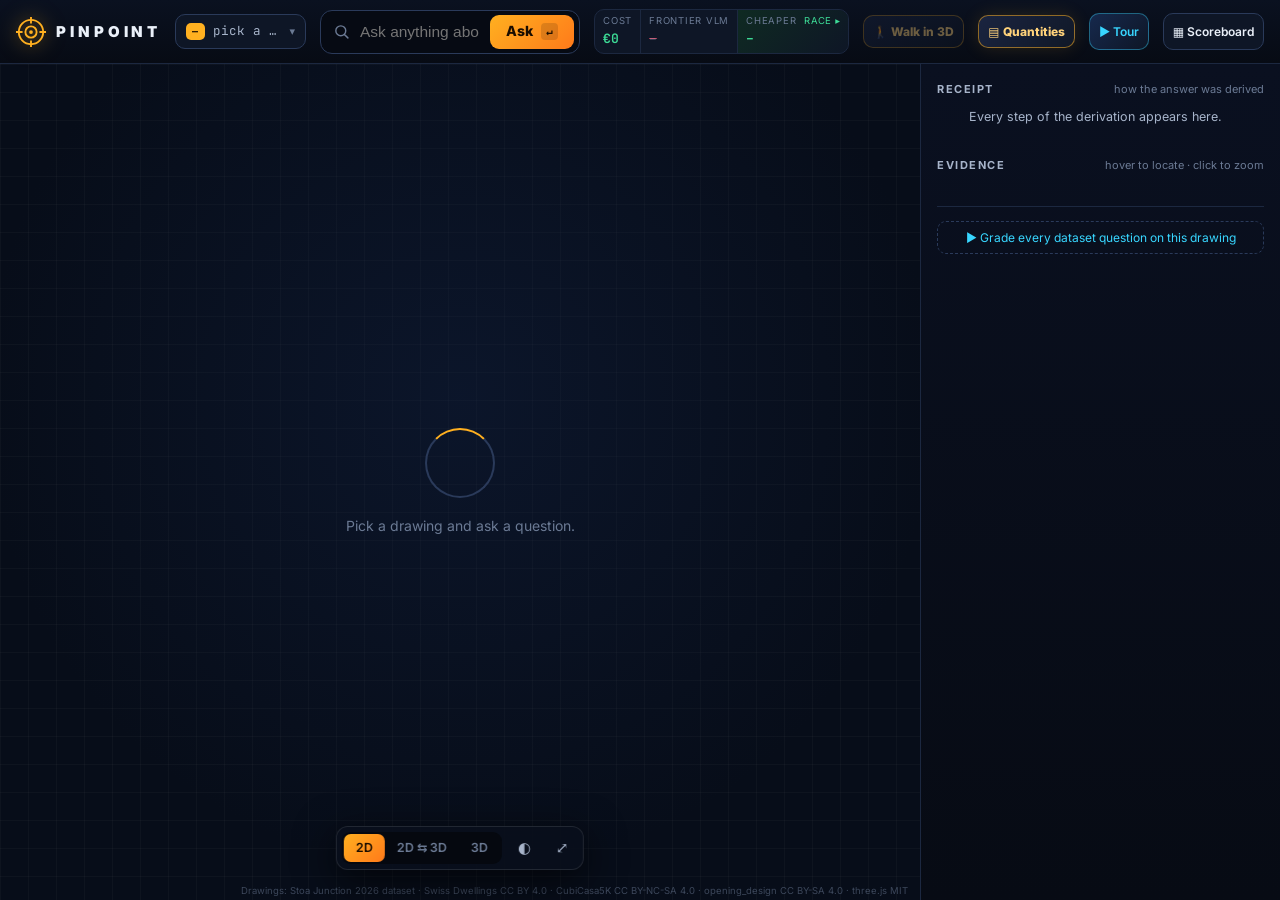
==== commit 2a36e638: "UI: cost race entry on the cost meter (R), race bars no longer clash with scoreboard .bar, tour capt" ====
--- a/static/index.html
+++ b/static/index.html
@@ -33,15 +33,14 @@
     </div>
   </form>
 
-  <div class="meter" id="meter" title="Measured CPU time × €0.04/vCPU-h + LLM tokens (0 by default)">
+  <div class="meter" id="meter" role="button" tabindex="0" title="Measured CPU time × €0.04/vCPU-h + LLM tokens (0 by default). Click for the cost race (R)">
     <div class="m"><label>cost</label><b id="mLast">€0</b></div>
     <div class="m"><label>time</label><b id="mLat">–</b></div>
     <div class="m"><label>LLM</label><b id="mLlm">0</b></div>
     <div class="m vs"><label>frontier VLM</label><b id="mVlm">–</b></div>
-    <div class="m save"><label>cheaper</label><b id="mSave">–</b></div>
+    <div class="m save"><label>cheaper <u>race ▸</u></label><b id="mSave">–</b></div>
   </div>
   <button class="tbtn" id="tourBtn">▶ Tour</button>
-  <button class="tbtn" id="raceBtn" title="PINPOINT vs a frontier VLM on the same questions (R)">€ Cost race</button>
   <button class="tbtn" id="sbBtn">▦ Scoreboard</button>
 </header>
 
--- a/static/style.css
+++ b/static/style.css
@@ -307,11 +307,17 @@
 .badge.tol.bad b { color: var(--bad); }
 
 /* ================= tour captions ================= */
-.tourCap { position: fixed; left: 50%; bottom: 74px; transform: translateX(-50%); z-index: 90; max-width: min(860px, 86vw); padding: 12px 20px 13px; border-radius: 14px; background: #05080fee; border: 1px solid #38d6ff55; box-shadow: 0 10px 40px #000a, 0 0 0 1px #000; color: var(--ink); font-size: 16px; line-height: 1.4; text-align: center; backdrop-filter: blur(6px); animation: rise .35s both; pointer-events: none; }
+.tourCap { position: fixed; left: 50%; bottom: 74px; transform: translateX(-50%); z-index: 260; max-width: min(860px, 86vw); padding: 12px 20px 13px; border-radius: 14px; background: #05080fee; border: 1px solid #38d6ff55; box-shadow: 0 10px 40px #000a, 0 0 0 1px #000; color: var(--ink); font-size: 16px; line-height: 1.4; text-align: center; backdrop-filter: blur(6px); animation: rise .35s both; pointer-events: none; }
+body.wkOpen .tourCap { bottom: 96px; }
+body.boqOpen .tourCap { left: 30%; }
 .tourCap small { display: block; font: 700 10.5px var(--mono); letter-spacing: .2em; color: var(--acc); margin-bottom: 4px; text-transform: uppercase; }
 .tourCap em { font-style: normal; color: var(--cy); font-weight: 700; }
 .tourCap .dots { display: flex; gap: 5px; justify-content: center; margin-top: 8px; }
 .tourCap .dots i { width: 18px; height: 3px; border-radius: 2px; background: #2a3a5a; }
 .tourCap .dots i.on { background: var(--acc); }
 .tourCap .dots i.past { background: #38d6ff88; }
-#raceBtn { border-color: #3ddc9766; color: var(--ok); }
+#meter { cursor: pointer; transition: border-color .2s, box-shadow .2s; }
+#meter:hover { border-color: #3ddc97aa; box-shadow: 0 0 22px #3ddc9733; }
+.meter label u { text-decoration: none; color: var(--ok); margin-left: 4px; letter-spacing: .04em; }
+body:has(.credit:not(:empty)) .credits { display: none; }
+@media (max-width: 1720px) { .top .tbtn, .top .wowBtn { padding-left: 9px; padding-right: 9px; font-size: 12px; } .meter .m { padding: 4px 8px; } }
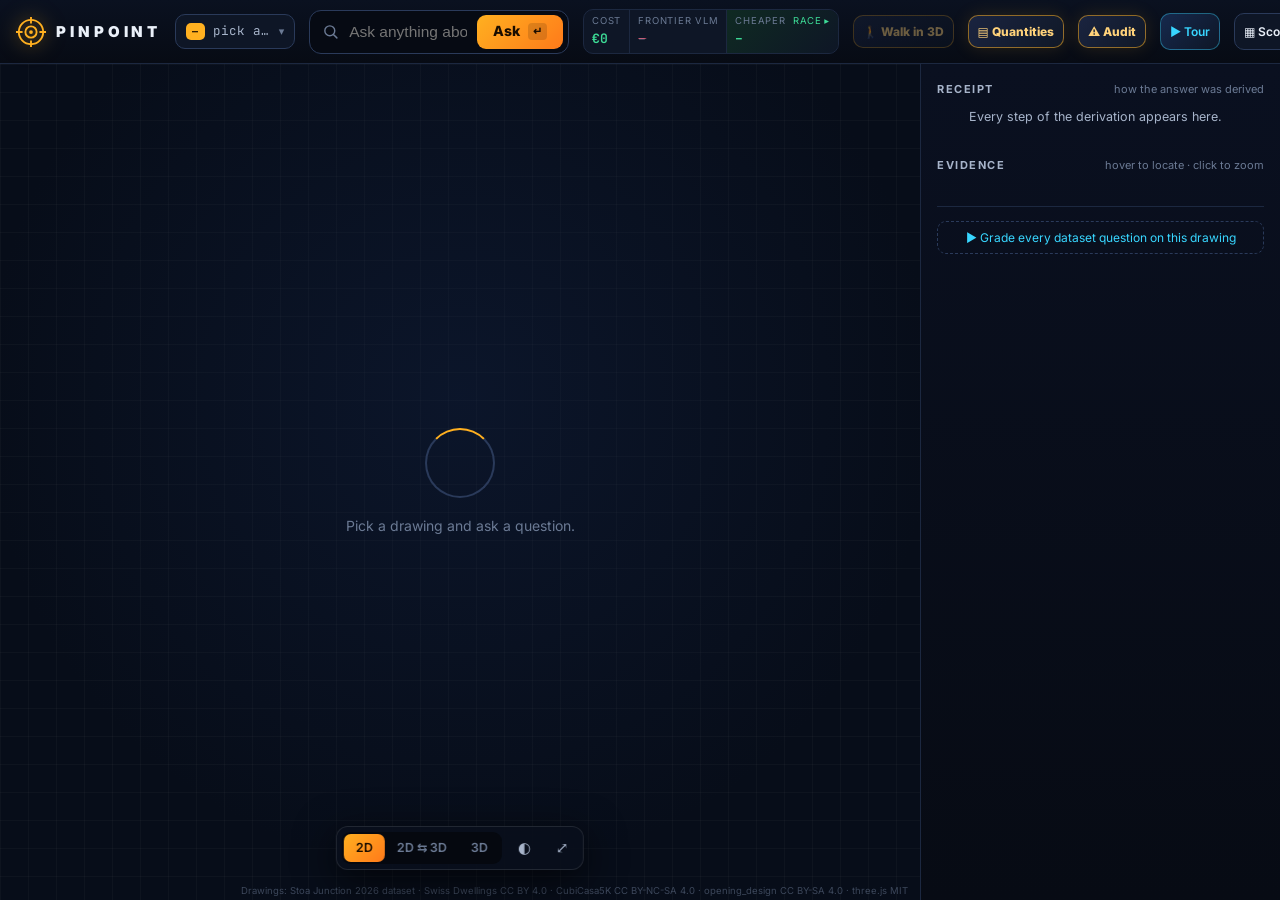
==== commit 06f360e9: "DRAWING AUDIT: amber cross-checks where a drawing disagrees with itself (door schedule vs plan door " ====
--- a/static/index.html
+++ b/static/index.html
@@ -8,6 +8,7 @@
 <link href="https://fonts.googleapis.com/css2?family=Inter:wght@400;500;600;700;800;900&family=JetBrains+Mono:wght@400;600;700&display=swap" rel="stylesheet">
 <link rel="icon" href="data:image/svg+xml,%3Csvg xmlns=%22http://www.w3.org/2000/svg%22 viewBox=%220 0 32 32%22%3E%3Ccircle cx=%2216%22 cy=%2216%22 r=%2213%22 fill=%22none%22 stroke=%22%23ffb020%22 stroke-width=%223%22/%3E%3Ccircle cx=%2216%22 cy=%2216%22 r=%224%22 fill=%22%23ffb020%22/%3E%3C/svg%3E">
 <link rel="stylesheet" href="/static/style.css">
+<link rel="stylesheet" href="/static/receipt.css">
 <script type="importmap">{"imports":{"three":"/static/vendor/three.module.js"}}</script>
 </head>
 <body>
@@ -142,5 +143,6 @@
 <footer class="credits">Drawings: Stoa Junction 2026 dataset · Swiss Dwellings CC BY 4.0 · CubiCasa5K CC BY-NC-SA 4.0 · opening_design CC BY-SA 4.0 · three.js MIT</footer>
 <script type="module" src="/static/app.js"></script>
 <script type="module" src="/static/wow.js"></script>
+<script type="module" src="/static/audit.js"></script>
 </body>
 </html>
--- a/static/receipt.css
+++ b/static/receipt.css
@@ -0,0 +1,56 @@
+/* PINPOINT receipt panel */
+.rc { --rc-ok: #2bd47d; --rc-warn: #ffb020; --rc-bad: #ff4d5e; --rc-line: rgba(140, 170, 220, .16); --rc-dim: rgba(200, 215, 240, .62);
+  --rc-c: var(--rc-ok); font-size: 13px; line-height: 1.35; display: flex; flex-direction: column; gap: 10px; }
+.rc.amber { --rc-c: var(--rc-warn); } .rc.red { --rc-c: var(--rc-bad); }
+.rc-head { border: 1px solid color-mix(in srgb, var(--rc-c) 45%, transparent); background: color-mix(in srgb, var(--rc-c) 10%, transparent);
+  border-radius: 10px; padding: 8px 10px; }
+.rc-conf { display: flex; align-items: center; gap: 8px; }
+.rc-conf b { color: var(--rc-c); font-weight: 650; letter-spacing: .01em; }
+.rc-dot { width: 10px; height: 10px; border-radius: 50%; background: var(--rc-c); box-shadow: 0 0 0 4px color-mix(in srgb, var(--rc-c) 22%, transparent), 0 0 14px var(--rc-c); }
+.rc-score { margin-left: auto; font: 600 12px/1 ui-monospace, SFMono-Regular, Menlo, monospace; color: var(--rc-c); }
+.rc-score::after { content: '/100'; opacity: .5; font-weight: 400; }
+.rc-why { display: flex; flex-wrap: wrap; gap: 4px 10px; margin-top: 5px; color: var(--rc-dim); font-size: 11.5px; }
+.rc-why span::before { content: '· '; opacity: .6; }
+.rc-ans { padding: 2px 2px 0; }
+.rc-val { font-size: 26px; font-weight: 700; letter-spacing: -.01em; font-variant-numeric: tabular-nums; }
+.rc-val small { font-size: 12px; font-weight: 500; color: var(--rc-dim); margin-left: 6px; }
+.rc-ans.text .rc-val { font-size: 14px; font-weight: 500; white-space: pre-wrap; }
+.rc-method { color: var(--rc-dim); font-size: 12px; margin-top: 2px; }
+.rc-sec h4 { margin: 0 0 6px; font-size: 11px; text-transform: uppercase; letter-spacing: .08em; color: var(--rc-dim); font-weight: 600; display: flex; gap: 8px; align-items: center; }
+.rc-sec h4 span { text-transform: none; letter-spacing: 0; font-weight: 500; opacity: .85; }
+.rc-sec h4 span.ok { color: var(--rc-ok); } .rc-sec h4 span.warn { color: var(--rc-warn); }
+.rc-sec summary { list-style: none; cursor: pointer; } .rc-sec summary::-webkit-details-marker { display: none; }
+.rc-sec summary h4::before { content: '▸'; transition: transform .15s; } details[open] > summary h4::before { transform: rotate(90deg); }
+.rc-check { display: grid; grid-template-columns: 18px 1fr auto; gap: 8px; align-items: center; padding: 6px 8px; border-radius: 8px;
+  border: 1px solid var(--rc-line); margin-bottom: 4px; }
+.rc-check.ok .rc-ico { background: var(--rc-ok); } .rc-check.warn .rc-ico { background: var(--rc-warn); }
+.rc-check.warn { border-color: color-mix(in srgb, var(--rc-warn) 55%, transparent); background: color-mix(in srgb, var(--rc-warn) 9%, transparent); }
+.rc-ico { width: 18px; height: 18px; border-radius: 50%; color: #08111f; font-weight: 800; font-size: 11px; display: grid; place-items: center; }
+.rc-what small { display: block; color: var(--rc-dim); font-size: 11px; }
+.rc-vals { font: 12px ui-monospace, SFMono-Regular, Menlo, monospace; white-space: nowrap; display: flex; gap: 5px; align-items: baseline; }
+.rc-vals i { font-style: normal; opacity: .6; } .rc-vals em, .rc-b em { font-style: normal; color: var(--rc-warn); font-weight: 700; }
+.rc-items { display: flex; flex-direction: column; gap: 2px; max-height: 46vh; overflow: auto; padding-right: 2px; }
+.rc-item { display: grid; grid-template-columns: 24px 1fr auto; gap: 8px; align-items: center; padding: 5px 6px; border-radius: 7px; cursor: pointer;
+  border: 1px solid transparent; transition: background .12s, border-color .12s; }
+.rc-item:hover, .rc-item.hot { background: color-mix(in srgb, var(--acc, #ffb020) 12%, transparent); border-color: color-mix(in srgb, var(--acc, #ffb020) 45%, transparent); }
+.rc-item.sel { background: color-mix(in srgb, var(--sel, #ff2d55) 16%, transparent); border-color: var(--sel, #ff2d55); }
+.rc-item.warn .rc-n { background: var(--rc-warn); color: #08111f; }
+.rc-item.ex { opacity: .7; cursor: default; } .rc-item.ex .rc-n { background: transparent; border: 1px dashed var(--rc-dim); }
+.rc-n { width: 22px; height: 22px; border-radius: 50%; display: grid; place-items: center; font: 700 11px/1 ui-monospace, Menlo, monospace;
+  background: color-mix(in srgb, var(--acc, #ffb020) 85%, transparent); color: #08111f; }
+.rc-item.sel .rc-n { background: var(--sel, #ff2d55); color: #fff; }
+.rc-l { min-width: 0; overflow: hidden; } .rc-l small { display: block; color: var(--rc-dim); font-size: 10.5px; white-space: nowrap; overflow: hidden; text-overflow: ellipsis; font-family: ui-monospace, Menlo, monospace; }
+.rc-r { display: flex; flex-direction: column; align-items: flex-end; gap: 2px; }
+.rc-v { font-variant-numeric: tabular-nums; font-weight: 600; white-space: nowrap; }
+.rc-b { font: 10.5px ui-monospace, Menlo, monospace; padding: 1px 6px; border-radius: 99px; white-space: nowrap; }
+.rc-b.ok { color: var(--rc-ok); background: color-mix(in srgb, var(--rc-ok) 12%, transparent); }
+.rc-b.warn { color: var(--rc-warn); background: color-mix(in srgb, var(--rc-warn) 16%, transparent); border: 1px solid color-mix(in srgb, var(--rc-warn) 50%, transparent); }
+.rc-sum { display: flex; justify-content: space-between; border-top: 1px dashed var(--rc-line); margin-top: 6px; padding: 6px 6px 0; }
+.rc-empty { color: var(--rc-dim); padding: 6px; }
+.rc-steps ol { margin: 0; padding-left: 18px; color: var(--rc-dim); font-size: 12px; } .rc-steps li { margin: 3px 0; }
+.rc-src { border-top: 1px solid var(--rc-line); padding-top: 8px; font-size: 11.5px; color: var(--rc-dim); word-break: break-word; }
+.rc-src b { color: inherit; font-weight: 600; } .rc-lic { margin-top: 3px; font-size: 10.5px; opacity: .8; }
+.rc-tol { display: grid; grid-template-columns: 74px 1fr; gap: 8px; padding: 6px 8px; border-radius: 8px; border: 1px solid var(--rc-line); font-size: 12px; }
+.rc-tol small { display: block; color: var(--rc-dim); font: 11px ui-monospace, Menlo, monospace; margin-top: 2px; }
+.rc-tol.ok small { color: var(--rc-ok); } .rc-tol.warn small { color: var(--rc-bad); }
+.rc-tl { font-size: 10.5px; text-transform: uppercase; letter-spacing: .08em; color: var(--rc-dim); padding-top: 1px; }
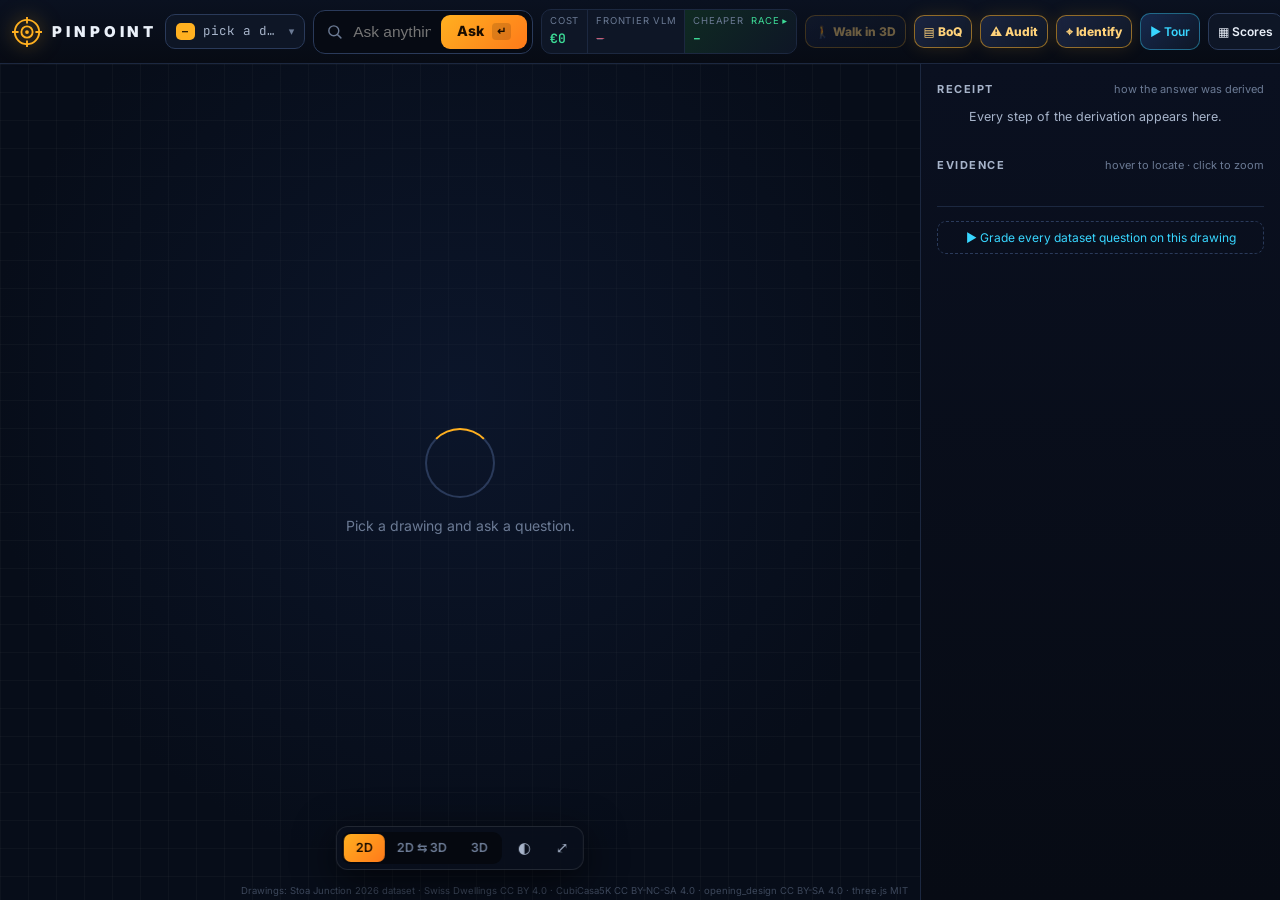
==== commit 0f611cf8: "POLISH: demo flow fixes - header fits 1280-1920 px (BoQ/Scores labels), splash shows all 4 sources p" ====
--- a/static/index.html
+++ b/static/index.html
@@ -41,8 +41,8 @@
     <div class="m vs"><label>frontier VLM</label><b id="mVlm">–</b></div>
     <div class="m save"><label>cheaper <u>race ▸</u></label><b id="mSave">–</b></div>
   </div>
-  <button class="tbtn" id="tourBtn">▶ Tour</button>
-  <button class="tbtn" id="sbBtn">▦ Scoreboard</button>
+  <button class="tbtn" id="tourBtn" title="Guided tour: count, area, 2D ⇆ 3D, door schedule, walk, BoQ, cost race">▶ Tour</button>
+  <button class="tbtn" id="sbBtn" title="Scoreboard: every dataset question auto-graded against ground truth">▦ Scores</button>
 </header>
 
 <main id="main">
@@ -89,12 +89,13 @@
       <h1>Ask a blueprint anything.<br>Check the answer in seconds.</h1>
       <p class="lead">PINPOINT reads the geometry already inside CAD, PDF and IFC files, so every count, area and schedule row is boxed and numbered on the real drawing and lit up in the 3D model. No vision model ever guesses.</p>
       <div class="stats" id="splashStats">
-        <div><b id="spSwiss">–</b><label>correct on Swiss floor plans</label><small id="spSwissN"></small></div>
-        <div><b id="spIfc">–</b><label>correct on IFC models</label><small id="spIfcN"></small></div>
-        <div><b id="spCost">–</b><label>avg compute cost per question</label><small id="spCostN"></small></div>
-        <div><b id="spMs">–</b><label>median answer time</label></div>
+        <div><b id="spSwiss">–</b><label>Swiss CAD floor plans</label><small id="spSwissN"></small></div>
+        <div><b id="spIfc">–</b><label>IFC building models</label><small id="spIfcN"></small></div>
+        <div><b id="spUs">–</b><label>US drawing sets</label><small id="spUsN"></small></div>
+        <div><b id="spFi">–</b><label>Finnish raster scans</label><small id="spFiN"></small></div>
       </div>
-      <div class="wip" id="spWip">Raster scans (CubiCasa): detector in progress, not yet scored</div>
+      <div class="spCost" id="spCostRow" hidden><b id="spCost">–</b><span id="spCostN"></span></div>
+      <div class="wip" id="spWip">counts exact, areas / lengths / volumes within 2 % (Stoa's scoring) · per source, never blended</div>
       <div class="langs">Ask in <span>English</span><span>Deutsch</span><span>Suomi</span><span>Eesti</span><span>Dansk</span><span>Français</span><span>Italiano</span></div>
       <div class="cta"><button class="go" id="spTour">▶ Watch the guided tour</button><button id="spRace">€ Cost race</button><button id="spTry">Try it yourself</button></div>
       <div class="how"><b>/</b> ask · <b>← →</b> step through counted items · <b>1 2 3</b> 2D / split / 3D · <b>⌘K</b> pick a drawing · <b>R</b> cost race</div>
--- a/static/style.css
+++ b/static/style.css
@@ -179,7 +179,8 @@
 
 /* ================= receipt ================= */
 .receipt { min-height: 0; overflow: auto; padding: 16px 16px 30px; border-left: 1px solid var(--line); background: linear-gradient(180deg, #0a1020, #070b14); }
-.rh { display: flex; align-items: baseline; justify-content: space-between; margin: 2px 0 10px; }
+.rh { display: flex; align-items: baseline; justify-content: space-between; gap: 12px; margin: 2px 0 10px; }
+.rh .rsub { text-align: right; }
 .rh h3 { font-size: 11px; text-transform: uppercase; letter-spacing: .14em; color: var(--ink2); margin: 0; display: flex; align-items: center; gap: 8px; }
 .rsub { font-size: 11px; color: var(--ink3); }
 .pill { font-family: var(--mono); background: var(--acc); color: #1a0d00; border-radius: 99px; padding: 0 7px; letter-spacing: 0; font-weight: 700; }
@@ -236,7 +237,7 @@
 .mh { display: flex; justify-content: space-between; align-items: center; margin-bottom: 14px; }
 .mh h2 { margin: 0; font-size: 20px; } .mh small { color: var(--ink3); font-weight: 400; font-size: 13px; margin-left: 8px; }
 .mh button { background: none; border: 0; color: var(--ink2); font-size: 18px; }
-.sbrow { display: grid; grid-template-columns: 170px 1fr 120px 130px 120px; gap: 16px; align-items: center; padding: 12px 0; border-bottom: 1px solid var(--line); }
+.sbrow { display: grid; grid-template-columns: 170px 1fr 100px 130px 170px; gap: 16px; align-items: center; padding: 12px 0; border-bottom: 1px solid var(--line); }
 .sbrow .src b { display: block; font-size: 15px; } .sbrow .src small { color: var(--ink3); font-size: 11.5px; }
 .bar { height: 12px; background: var(--panel2); border-radius: 99px; overflow: hidden; position: relative; }
 .bar i { position: absolute; inset: 0 auto 0 0; background: linear-gradient(90deg, var(--ok), #9ff5cf); border-radius: 99px; animation: grow 1.1s cubic-bezier(.2,.8,.2,1) both; }
@@ -294,7 +295,7 @@
 .credit { position: absolute; left: 0; right: 0; bottom: 0; z-index: 4; padding: 4px 12px 5px; font-size: 10.5px; line-height: 1.35; color: var(--ink3); background: #05080fd9; border-top: 1px solid var(--line); white-space: nowrap; overflow: hidden; text-overflow: ellipsis; pointer-events: auto; }
 .credit:hover { white-space: normal; color: var(--ink2); }
 .credit b { color: var(--ink2); font-weight: 600; }
-.credit i { font-style: normal; font-family: var(--mono); color: var(--cy); border: 1px solid #38d6ff44; border-radius: 4px; padding: 0 4px; margin-left: 4px; }
+.credit i { font-style: normal; font-family: var(--mono); color: var(--cy); border: 1px solid #38d6ff44; border-radius: 4px; padding: 0 4px; margin: 0 4px 0 6px; }
 .credit:empty { display: none; }
 .sheetv:not(.blue) .credit { background: rgba(244,241,234,.94); color: #3c4456; border-top-color: #d8d2c4; }
 .sheetv:not(.blue) .credit b { color: #1a2233; }
@@ -321,3 +322,16 @@
 .meter label u { text-decoration: none; color: var(--ok); margin-left: 4px; letter-spacing: .04em; }
 body:has(.credit:not(:empty)) .credits { display: none; }
 @media (max-width: 1720px) { .top .tbtn, .top .wowBtn { padding-left: 9px; padding-right: 9px; font-size: 12px; } .meter .m { padding: 4px 8px; } }
+
+/* ================= header fit: every control visible from 1280 px up (POLISH) ================= */
+.docBtn { min-width: 170px; }
+.ask { min-width: 220px; }
+@media (max-width: 1800px) { .brand span { display: none; } .top { gap: 10px; } }
+@media (max-width: 1599px) { .meter .m:nth-child(2) { display: none; } }
+@media (max-width: 1400px) { .docBtn { min-width: 140px; } .top { padding-left: 12px; padding-right: 12px; gap: 8px; } }
+.splash .stats div.part b { color: var(--acc); }
+.splash .spCost { display: inline-flex; align-items: baseline; gap: 10px; margin: -12px auto 22px; padding: 8px 16px; border: 1px solid #3ddc9744; background: #3ddc970d; border-radius: 12px; font-size: 13px; color: var(--ink2); }
+.splash .spCost b { font: 800 20px var(--mono); color: var(--ok); }
+.splash .spCost em { font-style: normal; color: var(--ok); font-weight: 700; }
+.splash .wip { margin: 0 0 22px; }
+.splash .spCost { white-space: nowrap; }
--- a/static/receipt.css
+++ b/static/receipt.css
@@ -54,3 +54,7 @@
 .rc-tol small { display: block; color: var(--rc-dim); font: 11px ui-monospace, Menlo, monospace; margin-top: 2px; }
 .rc-tol.ok small { color: var(--rc-ok); } .rc-tol.warn small { color: var(--rc-bad); }
 .rc-tl { font-size: 10.5px; text-transform: uppercase; letter-spacing: .08em; color: var(--rc-dim); padding-top: 1px; }
+
+/* POLISH: citations are the point of the receipt, so show them in full (file · page · position · layer / GlobalId) */
+.rc-l small { white-space: normal; overflow-wrap: anywhere; line-height: 1.3; }
+.rc-sec h4 { flex-wrap: wrap; row-gap: 2px; }
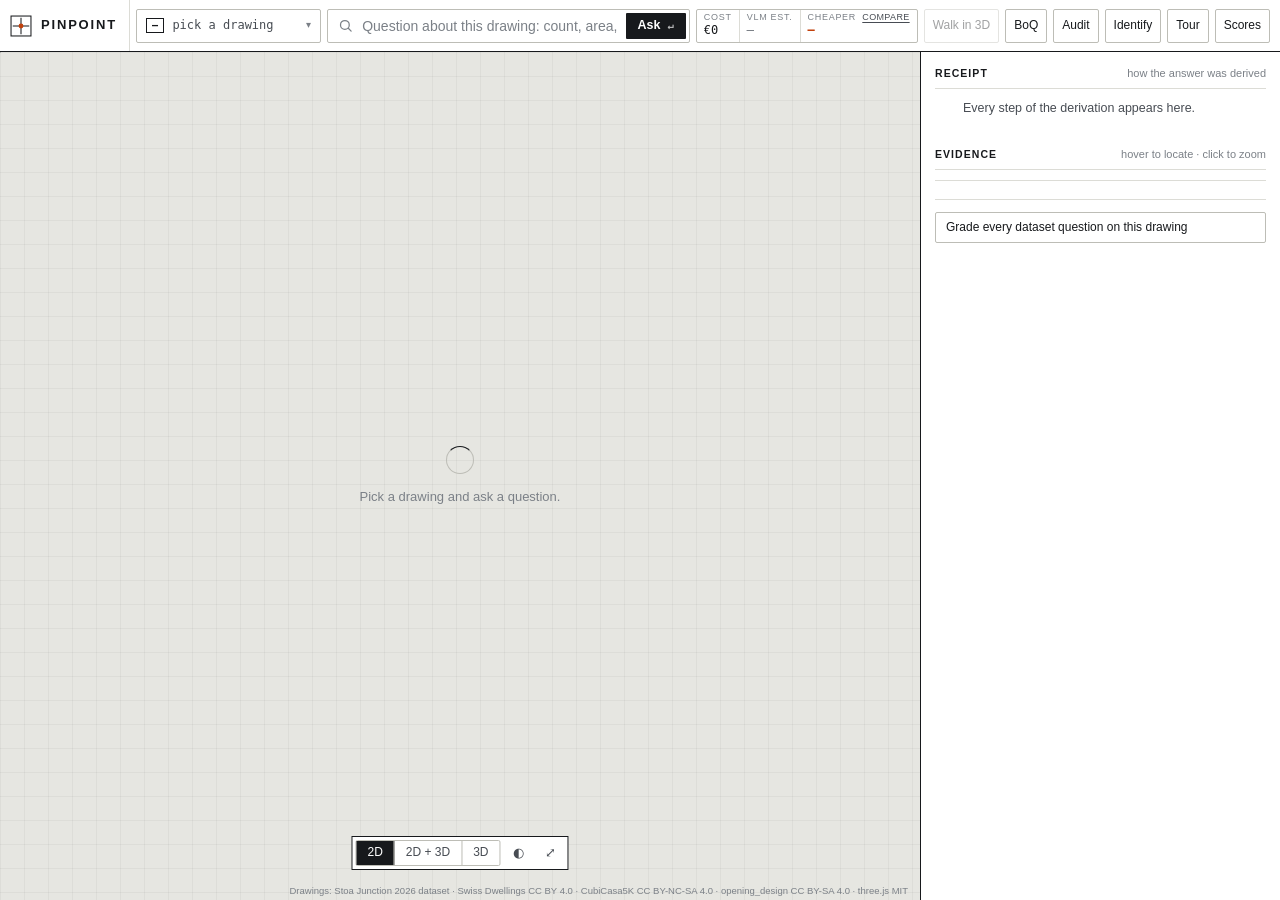
==== commit 4cff89ce: "HUMAN: drawing-office look - paper/ink palette with one accent (#c2410c), system sans + ui-monospace" ====
--- a/static/index.html
+++ b/static/index.html
@@ -4,9 +4,7 @@
 <meta charset="utf-8">
 <meta name="viewport" content="width=device-width, initial-scale=1">
 <title>PINPOINT</title>
-<link rel="preconnect" href="https://fonts.googleapis.com">
-<link href="https://fonts.googleapis.com/css2?family=Inter:wght@400;500;600;700;800;900&family=JetBrains+Mono:wght@400;600;700&display=swap" rel="stylesheet">
-<link rel="icon" href="data:image/svg+xml,%3Csvg xmlns=%22http://www.w3.org/2000/svg%22 viewBox=%220 0 32 32%22%3E%3Ccircle cx=%2216%22 cy=%2216%22 r=%2213%22 fill=%22none%22 stroke=%22%23ffb020%22 stroke-width=%223%22/%3E%3Ccircle cx=%2216%22 cy=%2216%22 r=%224%22 fill=%22%23ffb020%22/%3E%3C/svg%3E">
+<link rel="icon" href="data:image/svg+xml,%3Csvg xmlns=%22http://www.w3.org/2000/svg%22 viewBox=%220 0 32 32%22%3E%3Crect x=%222%22 y=%222%22 width=%2228%22 height=%2228%22 fill=%22%23fff%22 stroke=%22%2317191c%22 stroke-width=%222%22/%3E%3Cpath d=%22M16 6v20M6 16h20%22 stroke=%22%2317191c%22 stroke-width=%222%22/%3E%3Ccircle cx=%2216%22 cy=%2216%22 r=%223%22 fill=%22%23c2410c%22/%3E%3C/svg%3E">
 <link rel="stylesheet" href="/static/style.css">
 <link rel="stylesheet" href="/static/receipt.css">
 <script type="importmap">{"imports":{"three":"/static/vendor/three.module.js"}}</script>
@@ -14,8 +12,8 @@
 <body>
 <header class="top">
   <div class="brand">
-    <svg class="logo" viewBox="0 0 32 32"><circle cx="16" cy="16" r="13" fill="none" stroke="currentColor" stroke-width="2"/><circle cx="16" cy="16" r="6" fill="none" stroke="currentColor" stroke-width="2"/><circle cx="16" cy="16" r="2" fill="currentColor"/><path d="M16 0v7M16 25v7M0 16h7M25 16h7" stroke="currentColor" stroke-width="2"/></svg>
-    <div><b>PINPOINT</b><span>every answer comes with a receipt</span></div>
+    <svg class="logo" viewBox="0 0 32 32"><rect x="1.5" y="1.5" width="29" height="29" fill="none" stroke="currentColor" stroke-width="1.5"/><path d="M16 4v24M4 16h24" stroke="currentColor" stroke-width="1.5"/><circle cx="16" cy="16" r="3.5" fill="#c2410c"/></svg>
+    <div><b>PINPOINT</b><span>drawing takeoff, cited to the sheet</span></div>
   </div>
 
   <button class="docBtn" id="docBtn" title="Choose a drawing (⌘K)">
@@ -26,10 +24,10 @@
 
   <form class="ask" id="askForm" autocomplete="off">
     <svg class="qi" viewBox="0 0 24 24"><circle cx="11" cy="11" r="7" fill="none" stroke="currentColor" stroke-width="2"/><path d="M16.5 16.5L21 21" stroke="currentColor" stroke-width="2" stroke-linecap="round"/></svg>
-    <input id="q" placeholder="Ask anything about this drawing, in any language…" spellcheck="false">
+    <input id="q" placeholder="Question about this drawing: count, area, schedule (any language)" spellcheck="false">
     <button type="submit" id="go"><span>Ask</span><kbd>↵</kbd></button>
     <div class="sugg" id="sugg" hidden>
-      <div class="sh">Questions from the dataset for this drawing <span id="suggN"></span></div>
+      <div class="sh">Dataset questions for this drawing <span id="suggN"></span></div>
       <div class="sl" id="chips"></div>
     </div>
   </form>
@@ -37,28 +35,28 @@
   <div class="meter" id="meter" role="button" tabindex="0" title="Measured CPU time × €0.04/vCPU-h + LLM tokens (0 by default). Click for the cost race (R)">
     <div class="m"><label>cost</label><b id="mLast">€0</b></div>
     <div class="m"><label>time</label><b id="mLat">–</b></div>
-    <div class="m"><label>LLM</label><b id="mLlm">0</b></div>
-    <div class="m vs"><label>frontier VLM</label><b id="mVlm">–</b></div>
-    <div class="m save"><label>cheaper <u>race ▸</u></label><b id="mSave">–</b></div>
+    <div class="m"><label>LLM calls</label><b id="mLlm">0</b></div>
+    <div class="m vs"><label>VLM est.</label><b id="mVlm">–</b></div>
+    <div class="m save"><label>cheaper <u>compare</u></label><b id="mSave">–</b></div>
   </div>
-  <button class="tbtn" id="tourBtn" title="Guided tour: count, area, 2D ⇆ 3D, door schedule, walk, BoQ, cost race">▶ Tour</button>
-  <button class="tbtn" id="sbBtn" title="Scoreboard: every dataset question auto-graded against ground truth">▦ Scores</button>
+  <button class="tbtn" id="tourBtn" title="Guided tour: count, area, 2D/3D, door schedule, walk-through, BoQ, cost race">Tour</button>
+  <button class="tbtn" id="sbBtn" title="Scoreboard: every dataset question graded against ground truth">Scores</button>
 </header>
 
 <main id="main">
   <section class="stage" id="stage" data-mode="sheet">
     <div class="views" id="views">
-      <div class="view sheetv blue" id="sheetv">
+      <div class="view sheetv" id="sheetv">
         <div class="pan" id="pan">
           <img id="sheetImg" alt="">
           <svg id="ov" class="ov"><defs>
-            <linearGradient id="scanG" x1="0" x2="1" y1="0" y2="0"><stop offset="0" stop-color="#38d6ff" stop-opacity="0"/><stop offset=".85" stop-color="#38d6ff" stop-opacity=".18"/><stop offset="1" stop-color="#bff3ff" stop-opacity=".9"/></linearGradient>
+            <linearGradient id="scanG" x1="0" x2="1" y1="0" y2="0"><stop offset="0" stop-color="#c2410c" stop-opacity="0"/><stop offset="1" stop-color="#c2410c" stop-opacity=".08"/></linearGradient>
           </defs><g id="ovItems"></g><g id="ovFx"></g></svg>
         </div>
         <div id="labels2d" class="labels"></div>
         <div class="empty" id="sheetEmpty"><div class="ring"></div><span>Pick a drawing and ask a question.</span></div>
         <canvas class="minimap" id="minimap" width="200" height="140" hidden></canvas>
-        <div class="vtag">2D · drawing</div>
+        <div class="vtag">2D · sheet</div>
         <div class="credit" id="credit2d"></div>
       </div>
       <div class="view modelv" id="modelv" hidden>
@@ -66,7 +64,7 @@
         <div id="labels3d" class="labels"></div>
         <div class="empty" id="modelEmpty"><span>The 3D model appears for IFC questions.</span></div>
         <div class="pick" id="pick" hidden></div>
-        <div class="load" id="load3d" hidden><div class="spin"></div><span>tessellating IFC…</span></div>
+        <div class="load" id="load3d" hidden><div class="spin"></div><span>loading IFC geometry…</span></div>
         <div class="vtag">3D · IFC model <span id="cutTag"></span></div>
         <div class="credit" id="credit3d"></div>
       </div>
@@ -86,8 +84,9 @@
     </div>
 
     <div class="splash" id="splash" hidden><div class="sc">
-      <h1>Ask a blueprint anything.<br>Check the answer in seconds.</h1>
-      <p class="lead">PINPOINT reads the geometry already inside CAD, PDF and IFC files, so every count, area and schedule row is boxed and numbered on the real drawing and lit up in the 3D model. No vision model ever guesses.</p>
+      <div class="sheetHd"><span>PINPOINT · drawing questions with evidence</span><span>Stoa · Junction 2026 · preview set</span></div>
+      <h1>Counts, areas and schedule rows,<br>read from the drawing file and marked on the sheet.</h1>
+      <p class="lead">PINPOINT reads the geometry already in the DXF, PDF and IFC files. Every counted door, room area and door-schedule row is boxed and numbered on the sheet, highlighted in the IFC model and listed on a receipt you can check line by line.</p>
       <div class="stats" id="splashStats">
         <div><b id="spSwiss">–</b><label>Swiss CAD floor plans</label><small id="spSwissN"></small></div>
         <div><b id="spIfc">–</b><label>IFC building models</label><small id="spIfcN"></small></div>
@@ -95,19 +94,19 @@
         <div><b id="spFi">–</b><label>Finnish raster scans</label><small id="spFiN"></small></div>
       </div>
       <div class="spCost" id="spCostRow" hidden><b id="spCost">–</b><span id="spCostN"></span></div>
-      <div class="wip" id="spWip">counts exact, areas / lengths / volumes within 2 % (Stoa's scoring) · per source, never blended</div>
-      <div class="langs">Ask in <span>English</span><span>Deutsch</span><span>Suomi</span><span>Eesti</span><span>Dansk</span><span>Français</span><span>Italiano</span></div>
-      <div class="cta"><button class="go" id="spTour">▶ Watch the guided tour</button><button id="spRace">€ Cost race</button><button id="spTry">Try it yourself</button></div>
+      <div class="wip" id="spWip">Graded against the dataset answers: counts exact; areas, lengths and volumes within 2 % (Stoa's rule). Per source, not blended.</div>
+      <div class="langs">Questions in <span>English</span><span>Deutsch</span><span>Suomi</span><span>Eesti</span><span>Dansk</span><span>Français</span><span>Italiano</span></div>
+      <div class="cta"><button class="go" id="spTour">Guided tour</button><button id="spRace">Cost race</button><button id="spTry">Open the drawing</button></div>
       <div class="how"><b>/</b> ask · <b>← →</b> step through counted items · <b>1 2 3</b> 2D / split / 3D · <b>⌘K</b> pick a drawing · <b>R</b> cost race</div>
     </div></div>
 
     <div class="dock" id="dock">
       <div class="seg" id="modes">
         <button data-m="sheet" class="on">2D</button>
-        <button data-m="split">2D ⇆ 3D</button>
+        <button data-m="split">2D + 3D</button>
         <button data-m="model">3D</button>
       </div>
-      <button id="tglTheme" title="Blueprint / paper">◐</button>
+      <button id="tglTheme" title="Paper / blueprint">◐</button>
       <button id="fitBtn" title="Fit evidence">⤢</button>
       <span class="hint" id="hint">scroll to zoom · drag to pan · ← → step through items</span>
     </div>
@@ -121,7 +120,7 @@
     <div class="ev" id="ev"></div>
     </div>
     <div class="audit">
-      <button type="button" id="auditBtn">▶ Grade every dataset question on this drawing</button>
+      <button type="button" id="auditBtn">Grade every dataset question on this drawing</button>
       <div class="auditSum" id="auditSum"></div>
       <div class="auditList" id="auditList" hidden></div>
     </div>
@@ -130,7 +129,7 @@
 
 <div class="drawer" id="lib" hidden>
   <div class="dcard">
-    <div class="dh"><b>Drawings</b><span class="muted">preview set · grouped by source</span><button id="libX">✕</button></div>
+    <div class="dh"><b>Drawings</b><span class="muted">preview set, by source</span><button id="libX">✕</button></div>
     <div class="srcs" id="srcs"></div>
     <input id="filter" class="filter" placeholder="Filter drawings…">
     <div class="files" id="files"></div>
@@ -138,7 +137,7 @@
 </div>
 
 <div class="modal" id="sb" hidden><div class="card">
-  <div class="mh"><h2>Scoreboard <small>preview set · every question auto-graded against ground truth</small></h2><button id="sbX">✕</button></div>
+  <div class="mh"><h2>Scoreboard <small>preview set · every question graded against ground truth</small></h2><button id="sbX">✕</button></div>
   <div id="sbBody"></div>
 </div></div>
 <footer class="credits">Drawings: Stoa Junction 2026 dataset · Swiss Dwellings CC BY 4.0 · CubiCasa5K CC BY-NC-SA 4.0 · opening_design CC BY-SA 4.0 · three.js MIT</footer>
--- a/static/style.css
+++ b/static/style.css
@@ -1,290 +1,292 @@
+/* PINPOINT — drawing-office look: paper, ink, hairlines, one accent. System fonts only. */
 :root {
-  --bg: #05080f; --bg2: #0a101c; --panel: #0e1626; --panel2: #131d31; --line: #1c2840; --line2: #2a3a5a;
-  --ink: #eaf0f9; --ink2: #a7b4ca; --ink3: #6b7a94;
-  --acc: #ffb020; --acc2: #ff7a1a; --cy: #38d6ff; --ok: #3ddc97; --bad: #ff5470; --warn: #ffc94d; --sel: #ff2d55;
-  --glass: rgba(10, 16, 28, .72);
-  --r: 14px;
-  --mono: 'JetBrains Mono', ui-monospace, SFMono-Regular, Menlo, monospace;
+  --bg: #f3f3f0; --bg2: #e9e9e5; --panel: #ffffff; --panel2: #f6f6f3; --line: #dcdcd6; --line2: #bdbdb6;
+  --ink: #17191c; --ink2: #474c53; --ink3: #7b8087;
+  --acc: #c2410c; --acc2: #c2410c; --accbg: #c2410c14; --cy: #474c53; --ok: #2e6b45; --bad: #b3261e; --warn: #9a5b00; --sel: #17191c;
+  --glass: #ffffff;
+  --r: 2px;
+  --sans: -apple-system, BlinkMacSystemFont, "Helvetica Neue", "Segoe UI", Arial, sans-serif;
+  --mono: ui-monospace, "SF Mono", SFMono-Regular, Menlo, Consolas, monospace;
 }
 * { box-sizing: border-box; }
 [hidden] { display: none !important; }
 html, body { margin: 0; height: 100%; background: var(--bg); color: var(--ink);
-  font: 14px/1.45 Inter, system-ui, -apple-system, sans-serif; -webkit-font-smoothing: antialiased; }
+  font: 13px/1.45 var(--sans); -webkit-font-smoothing: antialiased; }
 body { display: flex; flex-direction: column; overflow: hidden; }
 button { font: inherit; color: inherit; cursor: pointer; }
 .muted { color: var(--ink3); }
-::-webkit-scrollbar { width: 8px; height: 8px; } ::-webkit-scrollbar-thumb { background: var(--line2); border-radius: 8px; } ::-webkit-scrollbar-track { background: transparent; }
+::-webkit-scrollbar { width: 8px; height: 8px; } ::-webkit-scrollbar-thumb { background: var(--line2); border-radius: 0; } ::-webkit-scrollbar-track { background: transparent; }
 
 /* ================= top bar ================= */
-.top { position: relative; z-index: 20; display: flex; align-items: center; gap: 14px; padding: 10px 16px; height: 64px;
-  border-bottom: 1px solid var(--line); background: linear-gradient(180deg, #0a1120, #070b14); }
-.brand { display: flex; align-items: center; gap: 10px; flex: 0 0 auto; }
-.brand .logo { width: 30px; height: 30px; color: var(--acc); filter: drop-shadow(0 0 10px #ffb02088); animation: spinSlow 30s linear infinite; }
-@keyframes spinSlow { to { transform: rotate(360deg); } }
-.brand b { display: block; font-weight: 900; letter-spacing: .26em; font-size: 15px; }
+.top { position: relative; z-index: 20; display: flex; align-items: center; gap: 10px; padding: 0 12px; height: 52px;
+  border-bottom: 1px solid var(--ink); background: var(--panel); }
+.brand { display: flex; align-items: center; gap: 9px; flex: 0 0 auto; padding-right: 12px; border-right: 1px solid var(--line); height: 100%; }
+.brand .logo { width: 22px; height: 22px; color: var(--ink); }
+.brand b { display: block; font-weight: 700; letter-spacing: .14em; font-size: 13px; }
 .brand span { font-size: 11px; color: var(--ink3); white-space: nowrap; }
-.docBtn { flex: 0 1 260px; min-width: 120px; display: flex; align-items: center; gap: 8px; background: var(--panel); border: 1px solid var(--line2); border-radius: 10px; padding: 7px 10px; text-align: left; }
-.docBtn:hover { border-color: var(--acc); }
-.srcTag { font: 700 10px var(--mono); text-transform: uppercase; letter-spacing: .06em; color: #1a0d00; background: var(--acc); padding: 2px 6px; border-radius: 5px; flex: 0 0 auto; }
-.docName { overflow: hidden; text-overflow: ellipsis; white-space: nowrap; font-size: 12.5px; color: var(--ink2); flex: 1; font-family: var(--mono); }
-.caret { color: var(--ink3); font-size: 11px; }
-
-.ask { position: relative; flex: 1 1 520px; min-width: 260px; display: flex; align-items: center; background: #060a13; border: 1px solid var(--line2); border-radius: 12px; padding: 0 5px 0 12px; height: 44px; transition: border-color .2s, box-shadow .2s; }
-.ask:focus-within { border-color: var(--acc); box-shadow: 0 0 0 3px #ffb02022, 0 0 40px #ffb02018; }
-.ask .qi { width: 17px; height: 17px; color: var(--ink3); flex: 0 0 auto; }
-.ask input { flex: 1; min-width: 0; background: none; border: 0; color: var(--ink); padding: 0 10px; font-size: 15.5px; outline: none; height: 100%; }
-.ask button[type=submit] { background: linear-gradient(135deg, var(--acc), var(--acc2)); color: #1a0d00; border: 0; border-radius: 9px; height: 34px; padding: 0 16px; font-weight: 800; display: flex; align-items: center; gap: 8px; }
-.ask button kbd { font-family: var(--mono); font-size: 11px; background: #0002; border-radius: 4px; padding: 1px 5px; }
+.docBtn { flex: 0 1 260px; min-width: 120px; display: flex; align-items: center; gap: 8px; background: var(--panel); border: 1px solid var(--line2); border-radius: var(--r); padding: 6px 9px; text-align: left; height: 34px; }
+.docBtn:hover { border-color: var(--ink); }
+.srcTag { font: 600 10px var(--mono); text-transform: uppercase; letter-spacing: .04em; color: var(--ink); border: 1px solid var(--ink); padding: 1px 5px; border-radius: 0; flex: 0 0 auto; }
+.docName { overflow: hidden; text-overflow: ellipsis; white-space: nowrap; font-size: 12px; color: var(--ink2); flex: 1; font-family: var(--mono); }
+.caret { color: var(--ink3); font-size: 10px; }
+
+.ask { position: relative; flex: 1 1 520px; min-width: 260px; display: flex; align-items: center; background: var(--panel); border: 1px solid var(--line2); border-radius: var(--r); padding: 0 3px 0 10px; height: 34px; }
+.ask:focus-within { border-color: var(--ink); }
+.ask .qi { width: 15px; height: 15px; color: var(--ink3); flex: 0 0 auto; }
+.ask input { flex: 1; min-width: 0; background: none; border: 0; color: var(--ink); padding: 0 9px; font-size: 14px; outline: none; height: 100%; font-family: var(--sans); }
+.ask input::placeholder { color: var(--ink3); }
+.ask button[type=submit] { background: var(--ink); color: #fff; border: 0; border-radius: 1px; height: 26px; padding: 0 12px; font-weight: 600; font-size: 12.5px; display: flex; align-items: center; gap: 7px; }
+.ask button[type=submit]:hover { background: var(--acc); }
+.ask button kbd { font-family: var(--mono); font-size: 10.5px; opacity: .7; }
 .ask button.busy span::after { content: '…'; }
-.ask button.busy { animation: busy 1s ease-in-out infinite; }
-@keyframes busy { 50% { filter: brightness(1.3); } }
-.sugg { position: absolute; top: calc(100% + 8px); left: 0; right: 0; background: #0b1322f5; backdrop-filter: blur(14px); border: 1px solid var(--line2); border-radius: 12px; box-shadow: 0 30px 80px #000c; padding: 8px; max-height: 60vh; overflow: auto; animation: rise .18s ease; }
-.sugg .sh { font-size: 11px; text-transform: uppercase; letter-spacing: .08em; color: var(--ink3); padding: 4px 8px 8px; }
-.sugg .sl button { display: flex; width: 100%; gap: 10px; align-items: baseline; text-align: left; background: none; border: 0; border-radius: 8px; padding: 7px 9px; color: var(--ink2); font-size: 13px; }
+.ask button.busy { background: var(--ink2); }
+.sugg { position: absolute; top: calc(100% + 4px); left: 0; right: 0; background: var(--panel); border: 1px solid var(--ink); border-radius: var(--r); box-shadow: 0 6px 18px #0000001a; padding: 4px 0; max-height: 60vh; overflow: auto; }
+.sugg .sh { font-size: 10.5px; text-transform: uppercase; letter-spacing: .08em; color: var(--ink3); padding: 6px 12px 6px; border-bottom: 1px solid var(--line); }
+.sugg .sh span { font-family: var(--mono); }
+.sugg .sl button { display: flex; width: 100%; gap: 10px; align-items: baseline; text-align: left; background: none; border: 0; border-bottom: 1px solid var(--panel2); border-radius: 0; padding: 6px 12px; color: var(--ink2); font-size: 12.5px; }
 .sugg .sl button:hover, .sugg .sl button.kb { background: var(--panel2); color: var(--ink); }
-.sugg .sl button i { font-style: normal; font: 600 10px var(--mono); color: var(--cy); border: 1px solid #38d6ff44; border-radius: 4px; padding: 0 4px; flex: 0 0 auto; text-transform: uppercase; }
+.sugg .sl button i { font-style: normal; font: 500 10px var(--mono); color: var(--ink3); width: 46px; flex: 0 0 auto; text-transform: uppercase; }
 .sugg .sl button span { flex: 1; }
 
-.meter { display: flex; gap: 0; flex: 0 0 auto; background: var(--panel); border: 1px solid var(--line); border-radius: 10px; overflow: hidden; }
-.meter .m { padding: 4px 11px; border-right: 1px solid var(--line); }
+.meter { display: flex; gap: 0; flex: 0 0 auto; background: var(--panel); border: 1px solid var(--line2); border-radius: var(--r); overflow: hidden; height: 34px; }
+.meter .m { padding: 2px 9px; border-right: 1px solid var(--line); display: flex; flex-direction: column; justify-content: center; }
 .meter .m:last-child { border-right: 0; }
-.meter label { display: block; font-size: 9.5px; color: var(--ink3); text-transform: uppercase; letter-spacing: .08em; }
-.meter b { font-family: var(--mono); font-size: 13px; font-weight: 600; white-space: nowrap; }
-.meter .m:first-child b { color: var(--ok); }
-.meter .vs b { color: var(--ink3); text-decoration: line-through; text-decoration-color: #ff547099; }
-.meter .save { background: linear-gradient(135deg, #0f2a22, var(--panel)); }
-.meter .save b { color: var(--ok); }
-.meter.flash { animation: flash 1s ease; }
-@keyframes flash { 0% { border-color: var(--ok); box-shadow: 0 0 0 3px #3ddc9733; } 100% {} }
-.tbtn { flex: 0 0 auto; background: var(--panel); border: 1px solid var(--line2); border-radius: 10px; padding: 9px 13px; color: var(--ink); font-weight: 600; font-size: 13px; white-space: nowrap; }
-.tbtn:hover { border-color: var(--acc); }
-#tourBtn { background: linear-gradient(135deg, #16294d, var(--panel)); border-color: #38d6ff66; color: var(--cy); }
-#tourBtn.on { background: var(--cy); color: #001a22; }
+.meter label { display: block; font-size: 9px; color: var(--ink3); text-transform: uppercase; letter-spacing: .08em; line-height: 1.2; cursor: pointer; }
+.meter b { font-family: var(--mono); font-size: 12px; font-weight: 500; white-space: nowrap; line-height: 1.3; }
+.meter .m:first-child b { color: var(--ink); }
+.meter .vs b { color: var(--ink3); text-decoration: line-through; text-decoration-color: var(--ink3); }
+.meter .save b { color: var(--acc); font-weight: 600; }
+.meter.flash { animation: flash .8s ease; }
+@keyframes flash { 0% { border-color: var(--ink); } 100% {} }
+.tbtn { flex: 0 0 auto; background: var(--panel); border: 1px solid var(--line2); border-radius: var(--r); padding: 0 11px; height: 34px; color: var(--ink); font-weight: 500; font-size: 12.5px; white-space: nowrap; }
+.tbtn:hover { border-color: var(--ink); }
+#tourBtn.on { background: var(--ink); color: #fff; border-color: var(--ink); }
 
 /* ================= layout ================= */
 main { flex: 1; display: grid; grid-template-columns: 1fr 360px; min-height: 0; }
 .stage { position: relative; min-width: 0; min-height: 0; overflow: hidden; background: var(--bg2); }
 .views { position: absolute; inset: 0; display: grid; grid-template-columns: 1fr; }
-.stage[data-mode=split] .views { grid-template-columns: 1fr 1fr; gap: 2px; background: var(--line); }
+.stage[data-mode=split] .views { grid-template-columns: 1fr 1fr; gap: 1px; background: var(--ink); }
 .view { position: relative; overflow: hidden; min-height: 0; min-width: 0; }
-.vtag { position: absolute; right: 12px; top: 12px; font: 600 10.5px var(--mono); letter-spacing: .08em; text-transform: uppercase; color: var(--ink3); background: #05080fbb; border: 1px solid var(--line); padding: 3px 8px; border-radius: 6px; pointer-events: none; }
+.vtag { position: absolute; right: 10px; top: 10px; font: 500 10px var(--mono); letter-spacing: .06em; text-transform: uppercase; color: var(--ink2); background: var(--panel); border: 1px solid var(--line2); padding: 2px 7px; border-radius: 0; pointer-events: none; }
 .stage[data-mode=sheet] .vtag, .stage[data-mode=model] .vtag { display: none; }
-#cutTag { color: var(--cy); text-transform: none; letter-spacing: 0; }
+#cutTag { color: var(--acc); text-transform: none; letter-spacing: 0; }
 
 /* ================= 2D sheet ================= */
-.sheetv { cursor: grab; background-color: #070d19;
-  background-image: radial-gradient(circle at 50% 40%, #12224466, transparent 70%), linear-gradient(#ffffff07 1px, transparent 1px), linear-gradient(90deg, #ffffff07 1px, transparent 1px);
-  background-size: 100% 100%, 28px 28px, 28px 28px; }
-.sheetv:not(.blue) { background-color: #2a2f38; background-image: linear-gradient(#ffffff0a 1px, transparent 1px), linear-gradient(90deg, #ffffff0a 1px, transparent 1px); background-size: 28px 28px; }
+.sheetv { cursor: grab; background-color: #e6e6e1;
+  background-image: linear-gradient(#0000000a 1px, transparent 1px), linear-gradient(90deg, #0000000a 1px, transparent 1px);
+  background-size: 24px 24px; }
+.sheetv.blue { background-color: #1d2a3d; background-image: linear-gradient(#ffffff0d 1px, transparent 1px), linear-gradient(90deg, #ffffff0d 1px, transparent 1px); background-size: 24px 24px; }
 .sheetv.drag { cursor: grabbing; }
 .pan { position: absolute; left: 0; top: 0; transform-origin: 0 0; will-change: transform; }
-.pan img { display: block; user-select: none; -webkit-user-drag: none; box-shadow: 0 30px 100px #000c, 0 0 0 1px #ffffff14; background: #fff; }
-.sheetv.blue .pan img { filter: invert(.94) sepia(.35) hue-rotate(178deg) saturate(2.6) brightness(.95); }
+.pan img { display: block; user-select: none; -webkit-user-drag: none; box-shadow: 0 0 0 1px #00000026, 0 2px 8px #0000001a; background: #fff; }
+.sheetv.blue .pan img { filter: invert(.92) sepia(.25) hue-rotate(178deg) saturate(1.6) brightness(.95); }
 .ov { position: absolute; left: 0; top: 0; overflow: visible; pointer-events: none; }
 .ov .it { pointer-events: auto; cursor: pointer; opacity: 0; transform-box: fill-box; transform-origin: center; }
-.ov .it.on { animation: pop .55s cubic-bezier(.2,1.5,.4,1) both; }
-@keyframes pop { 0% { opacity: 0; transform: scale(2.2); } 60% { opacity: 1; } 100% { opacity: 1; transform: scale(1); } }
-.ov .it .shape { fill: var(--acc); fill-opacity: .2; stroke: var(--acc); stroke-width: 1.6; vector-effect: non-scaling-stroke; transition: fill-opacity .2s, stroke .2s; filter: drop-shadow(0 0 3px #ffb020cc); }
-.ov .it.room .shape { fill-opacity: .26; }
-.ov .it.row .shape { fill-opacity: .16; }
-.ov .it.warn .shape { stroke: var(--bad); fill: var(--bad); filter: drop-shadow(0 0 3px #ff5470cc); }
-.ov .it.hot .shape { fill-opacity: .5; stroke-width: 3; stroke: #fff; }
-.ov .it.sel .shape { fill: var(--sel); fill-opacity: .35; stroke: #fff; stroke-width: 3; filter: drop-shadow(0 0 6px var(--sel)); }
-.ov.focus .it:not(.sel):not(.hot) { opacity: .35 !important; animation: none; }
-.ov .flash { fill: #fff; opacity: .8; animation: fl .6s ease-out forwards; pointer-events: none; }
+.ov .it.on { animation: pop .25s ease-out both; }
+@keyframes pop { from { opacity: 0; } to { opacity: 1; } }
+.ov .it .shape { fill: var(--acc); fill-opacity: .14; stroke: var(--acc); stroke-width: 1.25; vector-effect: non-scaling-stroke; transition: fill-opacity .15s, stroke .15s; }
+.ov .it.room .shape { fill-opacity: .16; }
+.ov .it.row .shape { fill-opacity: .12; }
+.ov .it.warn .shape { stroke: var(--bad); fill: var(--bad); stroke-dasharray: 4 2; }
+.ov .it.hot .shape { fill-opacity: .32; stroke-width: 2; stroke: var(--ink); }
+.ov .it.sel .shape { fill: var(--acc); fill-opacity: .3; stroke: var(--ink); stroke-width: 2.25; }
+.ov.focus .it:not(.sel):not(.hot) { opacity: .4 !important; animation: none; }
+.ov .flash { fill: var(--acc); opacity: .3; animation: fl .4s ease-out forwards; pointer-events: none; }
 @keyframes fl { to { opacity: 0; } }
-.ov .pulse { fill: none; stroke: var(--sel); stroke-width: 2.5; vector-effect: non-scaling-stroke; animation: pulse 1.3s ease-out infinite; transform-box: fill-box; transform-origin: center; pointer-events: none; }
-@keyframes pulse { from { opacity: 1; transform: scale(1); } to { opacity: 0; transform: scale(2.4); } }
+.ov .pulse { fill: none; stroke: var(--ink); stroke-width: 1.25; stroke-dasharray: 5 3; vector-effect: non-scaling-stroke; transform-box: fill-box; transform-origin: center; pointer-events: none; transform: scale(1.35); }
 .ov .scan { pointer-events: none; }
-.ov .scanline { stroke: #bff3ff; stroke-width: 2; vector-effect: non-scaling-stroke; filter: drop-shadow(0 0 6px #38d6ff); }
-.empty { position: absolute; inset: 0; display: grid; place-content: center; justify-items: center; gap: 18px; color: var(--ink3); font-size: 14px; pointer-events: none; }
-.empty .ring { width: 70px; height: 70px; border-radius: 50%; border: 2px solid var(--line2); border-top-color: var(--acc); animation: sp 2.4s linear infinite; }
-
-/* numbered labels (HTML, crisp at every zoom) */
+.ov .scanline { stroke: var(--acc); stroke-width: 1; vector-effect: non-scaling-stroke; }
+.empty { position: absolute; inset: 0; display: grid; place-content: center; justify-items: center; gap: 14px; color: var(--ink3); font-size: 13px; pointer-events: none; }
+.empty .ring { width: 28px; height: 28px; border-radius: 50%; border: 1px solid var(--line2); border-top-color: var(--ink); animation: sp 1.2s linear infinite; }
+
+/* numbered labels (HTML, crisp at every zoom) — drawing-style item tags */
 .labels { position: absolute; inset: 0; pointer-events: none; overflow: hidden; }
-.labels .lb { position: absolute; transform: translate(-50%, -50%) scale(0); background: var(--acc); color: #1a0d00; font: 800 11px Inter; border-radius: 99px; min-width: 20px; height: 20px; padding: 0 6px; display: grid; place-items: center; white-space: nowrap;
-  box-shadow: 0 0 0 2px #1a0d00aa, 0 0 14px #ffb020aa; pointer-events: auto; cursor: pointer; transition: transform .35s cubic-bezier(.2,1.6,.4,1), background .15s, opacity .2s; }
-.labels .lb.on { transform: translate(-50%, -50%) scale(1); }
-.labels .lb.room { background: #ffe1a1; font-weight: 700; font-size: 10.5px; }
-.labels .lb.warn { background: var(--bad); color: #fff; box-shadow: 0 0 0 2px #3a0010aa, 0 0 14px #ff5470; }
-.labels .lb.dot { min-width: 9px; width: 9px; height: 9px; padding: 0; font-size: 0; }
-.labels .lb.hot, .labels .lb.sel { background: #fff; color: #1a0010; z-index: 2; transform: translate(-50%, -50%) scale(1.35); font-size: 11px; min-width: 22px; height: 22px; padding: 0 6px; width: auto; }
-.labels .lb.sel { background: var(--sel); color: #fff; box-shadow: 0 0 0 3px #fff, 0 0 24px var(--sel); }
-.labels.focus .lb:not(.sel):not(.hot) { opacity: .4; }
+.labels .lb { position: absolute; transform: translate(-50%, -50%); opacity: 0; background: var(--panel); color: var(--ink); font: 600 10.5px var(--mono); border: 1px solid var(--acc); border-radius: 1px; min-width: 18px; height: 18px; padding: 0 4px; display: grid; place-items: center; white-space: nowrap;
+  pointer-events: auto; cursor: pointer; transition: opacity .2s, background .12s, color .12s; }
+.labels .lb.on { opacity: 1; }
+.labels .lb.room { background: #ffffffe6; font-weight: 500; font-size: 9.5px; letter-spacing: -.04em; padding: 0 3px; height: 16px; border-color: var(--acc); }
+.labels .lb.warn { background: var(--panel); color: var(--bad); border-color: var(--bad); }
+.labels .lb.dot { min-width: 7px; width: 7px; height: 7px; padding: 0; font-size: 0; background: var(--acc); }
+.labels .lb.hot, .labels .lb.sel { background: var(--ink); color: #fff; border-color: var(--ink); z-index: 2; font-size: 11px; min-width: 20px; height: 20px; padding: 0 5px; width: auto; }
+.labels .lb.sel { background: var(--acc); border-color: var(--ink); color: #fff; }
+.labels.focus .lb:not(.sel):not(.hot) { opacity: .45; }
 .labels .lb:hover { z-index: 3; }
 
-.minimap { position: absolute; left: 14px; bottom: 64px; width: 200px; height: 140px; border-radius: 10px; border: 1px solid var(--line2); background: #05080fdd; box-shadow: 0 10px 40px #000a; cursor: crosshair; }
+.minimap { position: absolute; left: 12px; bottom: 64px; width: 200px; height: 140px; border-radius: 0; border: 1px solid var(--ink); background: var(--panel); cursor: crosshair; }
 
 /* inline IFC plan SVG: elements highlighted by GlobalId */
-.svghost { display: block; background: #fff; box-shadow: 0 30px 100px #000c; }
-.sheetv.blue .svghost svg > rect:first-child { fill: #0d1830; }
-.sheetv.blue .svghost .IfcSpace, .sheetv.blue .svghost .IfcSpace * { fill: #13284d; stroke: #3d5f95; }
-.sheetv.blue .svghost .IfcWall *, .sheetv.blue .svghost .IfcWallStandardCase * { fill: #a9c6f5; stroke: #a9c6f5; }
-.sheetv.blue .svghost .IfcDoor *, .sheetv.blue .svghost .IfcWindow * { stroke: #7fa8e8; }
-.sheetv.blue .svghost [fill="#ffffff"] { fill: #0d1830; }
-.sheetv.blue .svghost text { fill: #8fb0e0; }
-.sheetv.blue .svghost [stroke="#000000"], .sheetv.blue .svghost [stroke="#4a4a4a"] { stroke: #a9c6f5; }
-.svghost .gl, .svghost .gl * { fill: #ffb020 !important; fill-opacity: .9 !important; stroke: #ffd27a !important; stroke-width: .3 !important; }
-.svghost .gl { filter: drop-shadow(0 0 .6px #ffb020); }
-.svghost .IfcSpace.gl, .svghost .IfcSpace.gl * { fill-opacity: .5 !important; }
-.svghost .gl.hot, .svghost .gl.hot *, .svghost .gl.sel, .svghost .gl.sel * { fill: #ff2d55 !important; stroke: #fff !important; }
+.svghost { display: block; background: #fff; box-shadow: 0 0 0 1px #00000026, 0 2px 8px #0000001a; }
+.sheetv.blue .svghost svg > rect:first-child { fill: #1d2a3d; }
+.sheetv.blue .svghost .IfcSpace, .sheetv.blue .svghost .IfcSpace * { fill: #24344c; stroke: #5a7193; }
+.sheetv.blue .svghost .IfcWall *, .sheetv.blue .svghost .IfcWallStandardCase * { fill: #c9d5e6; stroke: #c9d5e6; }
+.sheetv.blue .svghost .IfcDoor *, .sheetv.blue .svghost .IfcWindow * { stroke: #a9bad3; }
+.sheetv.blue .svghost [fill="#ffffff"] { fill: #1d2a3d; }
+.sheetv.blue .svghost text { fill: #b5c3d8; }
+.sheetv.blue .svghost [stroke="#000000"], .sheetv.blue .svghost [stroke="#4a4a4a"] { stroke: #c9d5e6; }
+.svghost .gl, .svghost .gl * { fill: #c2410c !important; fill-opacity: .55 !important; stroke: #c2410c !important; stroke-width: .3 !important; }
+.svghost .IfcSpace.gl, .svghost .IfcSpace.gl * { fill-opacity: .25 !important; }
+.svghost .gl.hot, .svghost .gl.hot *, .svghost .gl.sel, .svghost .gl.sel * { fill: #17191c !important; fill-opacity: .8 !important; stroke: #17191c !important; }
 .svghost .gl.pre, .svghost .gl.pre * { fill-opacity: 0 !important; stroke-opacity: 0 !important; }
 
 /* ================= 3D ================= */
-.modelv { background: radial-gradient(ellipse at 50% 30%, #13213d, #060a13 75%); }
+.modelv { background: #ecece8; }
 .modelv canvas { width: 100%; height: 100%; display: block; cursor: grab; }
-.labels3d .lb { transform: translate(-50%, -50%) scale(1); }
-.pick { position: absolute; left: 14px; bottom: 64px; background: #0b1222ee; border: 1px solid var(--line2); border-radius: 10px; padding: 9px 13px; font-size: 12px; max-width: 360px; box-shadow: 0 10px 40px #000a; animation: rise .2s ease; }
-.pick b { color: var(--cy); }
+.labels3d .lb { transform: translate(-50%, -50%); }
+.pick { position: absolute; left: 12px; bottom: 64px; background: var(--panel); border: 1px solid var(--ink); border-radius: 0; padding: 8px 11px; font-size: 12px; max-width: 360px; }
+.pick b { color: var(--ink); }
 .pick code { font-family: var(--mono); font-size: 11px; color: var(--ink3); }
-.load { position: absolute; inset: 0; display: grid; place-content: center; justify-items: center; gap: 12px; color: var(--ink2); background: #05080faa; backdrop-filter: blur(2px); }
-.spin { width: 30px; height: 30px; border: 3px solid var(--line2); border-top-color: var(--acc); border-radius: 50%; animation: sp 1s linear infinite; }
+.load { position: absolute; inset: 0; display: grid; place-content: center; justify-items: center; gap: 10px; color: var(--ink2); background: #ecece8cc; }
+.spin { width: 22px; height: 22px; border: 1px solid var(--line2); border-top-color: var(--ink); border-radius: 50%; animation: sp 1s linear infinite; }
 @keyframes sp { to { transform: rotate(360deg); } }
 
-/* ================= floating answer card ================= */
-.answer { position: absolute; left: 14px; top: 14px; z-index: 6; width: 340px; background: var(--glass); backdrop-filter: blur(16px) saturate(1.4); border: 1px solid #ffffff1a; border-radius: 16px; padding: 14px 16px 12px;
-  box-shadow: 0 20px 70px #000b, inset 0 1px 0 #ffffff12; animation: rise .4s cubic-bezier(.2,.9,.3,1); }
-@keyframes rise { from { opacity: 0; transform: translateY(8px); } }
-.answer .aq { font-size: 12px; color: var(--ink3); line-height: 1.4; max-height: 3.6em; overflow: hidden; display: -webkit-box; -webkit-line-clamp: 2; -webkit-box-orient: vertical; margin-bottom: 4px; }
-.answer .val { display: flex; align-items: baseline; gap: 8px; }
-.answer .val b { font-size: 56px; line-height: 1.05; font-weight: 900; letter-spacing: -.03em; background: linear-gradient(135deg, #fff 20%, var(--acc)); -webkit-background-clip: text; background-clip: text; color: transparent; font-variant-numeric: tabular-nums; }
-.answer .val span { font-size: 18px; color: var(--ink2); font-weight: 600; }
-.answer.counting .val b { background: linear-gradient(135deg, #fff, var(--cy)); -webkit-background-clip: text; background-clip: text; }
-.answer .am { color: var(--ink2); font-size: 12.5px; margin-top: 2px; }
-.badges { display: flex; gap: 5px; margin-top: 8px; flex-wrap: wrap; }
-.badge { font-size: 11px; border-radius: 99px; padding: 2px 9px; border: 1px solid var(--line2); color: var(--ink2); font-family: var(--mono); background: #ffffff06; }
-.badge.ok { border-color: #3ddc9766; color: var(--ok); background: #3ddc9714; }
-.badge.bad { border-color: #ff547066; color: var(--bad); background: #ff547014; }
-.badge.warn { border-color: #ffc94d66; color: var(--warn); background: #ffc94d14; }
-.badge.cy { border-color: #38d6ff55; color: var(--cy); background: #38d6ff10; }
+/* ================= answer card (title-block style) ================= */
+.answer { position: absolute; left: 12px; top: 12px; z-index: 6; width: 330px; background: var(--panel); border: 1px solid var(--ink); border-radius: 0; padding: 0; box-shadow: 0 2px 10px #0000001a; }
+.answer .aq { font-size: 12px; color: var(--ink2); line-height: 1.4; max-height: 3.6em; overflow: hidden; display: -webkit-box; -webkit-line-clamp: 2; -webkit-box-orient: vertical; padding: 8px 12px 7px; border-bottom: 1px solid var(--line); }
+.answer .val { display: flex; align-items: baseline; gap: 8px; padding: 8px 12px 0; }
+.answer .val b { font: 500 44px/1.05 var(--mono); letter-spacing: -.03em; color: var(--ink); font-variant-numeric: tabular-nums; }
+.answer .val span { font-size: 14px; color: var(--ink2); font-weight: 500; }
+.answer.counting .val b { color: var(--ink2); }
+.answer .am { color: var(--ink3); font-size: 12px; margin-top: 0; padding: 0 12px; }
+.badges { display: flex; gap: 4px; margin-top: 8px; flex-wrap: wrap; padding: 0 12px 10px; }
+.badge { font-size: 10.5px; border-radius: 0; padding: 2px 6px; border: 1px solid var(--line2); color: var(--ink2); font-family: var(--mono); background: var(--panel); }
+.badge.ok { border-color: #2e6b4566; color: var(--ok); }
+.badge.bad { border-color: #b3261e66; color: var(--bad); }
+.badge.warn { border-color: #9a5b0066; color: var(--warn); }
+.badge.cy { color: var(--ink2); }
 .answer.text { width: 440px; }
-.answer.text .val b { font-size: 14px; font-weight: 500; white-space: pre-wrap; background: none; color: var(--ink); -webkit-text-fill-color: var(--ink); display: block; max-height: 180px; overflow: auto; line-height: 1.5; letter-spacing: 0; }
-.answer.noval .val b { font-size: 26px; }
-.stepper { display: flex; align-items: center; gap: 6px; margin-top: 10px; padding-top: 10px; border-top: 1px solid #ffffff12; }
-.stepper button { background: var(--panel2); border: 1px solid var(--line2); border-radius: 8px; height: 28px; min-width: 30px; font-size: 16px; line-height: 1; color: var(--ink); }
-.stepper button:hover { border-color: var(--acc); }
-.stepper .all { font-size: 12px; margin-left: auto; padding: 0 10px; }
-.stepper #stepTxt { font: 600 12.5px var(--mono); color: var(--ink2); min-width: 92px; text-align: center; }
-.stepper #stepTxt b { color: var(--sel); }
+.answer.text .val b { font: 400 13px/1.5 var(--sans); white-space: pre-wrap; color: var(--ink); display: block; max-height: 180px; overflow: auto; letter-spacing: 0; }
+.answer.noval .val b { font-size: 22px; }
+.stepper { display: flex; align-items: center; gap: 4px; margin-top: 0; padding: 6px 8px; border-top: 1px solid var(--line); }
+.stepper button { background: var(--panel); border: 1px solid var(--line2); border-radius: var(--r); height: 26px; min-width: 28px; font-size: 14px; line-height: 1; color: var(--ink); }
+.stepper button:hover { border-color: var(--ink); }
+.stepper .all { font-size: 11.5px; margin-left: auto; padding: 0 9px; }
+.stepper #stepTxt { font: 500 12px var(--mono); color: var(--ink2); min-width: 92px; text-align: center; }
+.stepper #stepTxt b { color: var(--acc); }
 
 /* ================= dock ================= */
-.dock { position: absolute; left: 50%; bottom: 14px; transform: translateX(-50%); z-index: 6; display: flex; align-items: center; gap: 6px; background: var(--glass); backdrop-filter: blur(14px); border: 1px solid #ffffff1a; border-radius: 12px; padding: 5px; box-shadow: 0 10px 40px #000a; }
-.dock > button { background: none; border: 1px solid transparent; border-radius: 8px; height: 30px; min-width: 32px; color: var(--ink2); font-size: 15px; }
+.dock { position: absolute; left: 50%; bottom: 14px; transform: translateX(-50%); z-index: 6; display: flex; align-items: center; gap: 4px; background: var(--panel); border: 1px solid var(--ink); border-radius: 0; padding: 3px; }
+.dock > button { background: none; border: 1px solid transparent; border-radius: var(--r); height: 26px; min-width: 28px; color: var(--ink2); font-size: 13px; }
 .dock > button:hover { border-color: var(--line2); color: var(--ink); }
-.seg { display: flex; background: #05080f; border-radius: 9px; padding: 2px; }
-.seg button { background: none; border: 0; border-radius: 7px; padding: 5px 12px; color: var(--ink3); font-size: 12.5px; font-weight: 600; }
-.seg button.on { background: linear-gradient(135deg, var(--acc), var(--acc2)); color: #1a0d00; }
-.seg button:disabled { opacity: .3; cursor: default; }
+.seg { display: flex; border: 1px solid var(--line2); border-radius: var(--r); }
+.seg button { background: none; border: 0; border-right: 1px solid var(--line2); border-radius: 0; padding: 3px 11px; color: var(--ink2); font-size: 12px; font-weight: 500; }
+.seg button:last-child { border-right: 0; }
+.seg button.on { background: var(--ink); color: #fff; }
+.seg button:disabled { opacity: .35; cursor: default; }
 .dock .hint { font-size: 11px; color: var(--ink3); padding: 0 8px; white-space: nowrap; }
 
 /* ================= receipt ================= */
-.receipt { min-height: 0; overflow: auto; padding: 16px 16px 30px; border-left: 1px solid var(--line); background: linear-gradient(180deg, #0a1020, #070b14); }
-.rh { display: flex; align-items: baseline; justify-content: space-between; gap: 12px; margin: 2px 0 10px; }
+.receipt { min-height: 0; overflow: auto; padding: 12px 14px 30px; border-left: 1px solid var(--ink); background: var(--panel); }
+.rh { display: flex; align-items: baseline; justify-content: space-between; gap: 12px; margin: 2px 0 10px; padding-bottom: 6px; border-bottom: 1px solid var(--line); }
 .rh .rsub { text-align: right; }
-.rh h3 { font-size: 11px; text-transform: uppercase; letter-spacing: .14em; color: var(--ink2); margin: 0; display: flex; align-items: center; gap: 8px; }
+.rh h3 { font-size: 10.5px; text-transform: uppercase; letter-spacing: .1em; color: var(--ink); margin: 0; display: flex; align-items: center; gap: 8px; font-weight: 600; }
 .rsub { font-size: 11px; color: var(--ink3); }
-.pill { font-family: var(--mono); background: var(--acc); color: #1a0d00; border-radius: 99px; padding: 0 7px; letter-spacing: 0; font-weight: 700; }
+.pill { font-family: var(--mono); border: 1px solid var(--ink); color: var(--ink); border-radius: 0; padding: 0 5px; letter-spacing: 0; font-weight: 500; }
 .pill:empty { display: none; }
 .steps { list-style: none; margin: 0 0 20px; padding: 0; counter-reset: s; }
-.steps li { position: relative; padding: 0 0 12px 32px; color: var(--ink2); font-size: 12.5px; counter-increment: s; animation: rise .35s ease both; }
-.steps li:not(.muted)::before { content: counter(s); position: absolute; left: 0; top: -1px; width: 21px; height: 21px; border-radius: 50%; background: #38d6ff14; border: 1px solid #38d6ff66; display: grid; place-items: center; font: 700 10.5px var(--mono); color: var(--cy); }
-.steps li:not(:last-child):not(.muted)::after { content: ''; position: absolute; left: 10.5px; top: 22px; bottom: 2px; width: 1px; background: linear-gradient(#38d6ff66, var(--line)); }
-.ev { display: flex; flex-direction: column; gap: 4px; }
-.ev .e { display: grid; grid-template-columns: 26px 1fr auto; gap: 9px; align-items: center; background: var(--panel); border: 1px solid var(--line); border-radius: 10px; padding: 6px 9px; cursor: pointer; font-size: 12.5px; animation: rise .3s ease both; transition: border-color .15s, background .15s; }
-.ev .e:hover, .ev .e.hot { border-color: var(--acc); background: var(--panel2); }
-.ev .e.sel { border-color: var(--sel); background: #ff2d5514; box-shadow: 0 0 0 1px var(--sel) inset; }
-.ev .e .n { width: 24px; height: 24px; border-radius: 50%; background: var(--acc); color: #1a0d00; display: grid; place-items: center; font: 800 10.5px Inter; }
-.ev .e.sel .n { background: var(--sel); color: #fff; }
-.ev .e.warn .n { background: var(--bad); color: #fff; }
+.steps li { position: relative; padding: 0 0 10px 28px; color: var(--ink2); font-size: 12.5px; counter-increment: s; }
+.steps li:not(.muted)::before { content: counter(s); position: absolute; left: 0; top: 0; width: 18px; height: 18px; border: 1px solid var(--line2); display: grid; place-items: center; font: 500 10px var(--mono); color: var(--ink2); }
+.steps li:not(:last-child):not(.muted)::after { content: ''; position: absolute; left: 9px; top: 19px; bottom: 1px; width: 1px; background: var(--line); }
+.ev { display: flex; flex-direction: column; gap: 0; border-top: 1px solid var(--line); }
+.ev .e { display: grid; grid-template-columns: 26px 1fr auto; gap: 9px; align-items: center; background: var(--panel); border-bottom: 1px solid var(--line); padding: 6px 4px; cursor: pointer; font-size: 12.5px; transition: background .12s; }
+.ev .e:hover, .ev .e.hot { background: var(--panel2); }
+.ev .e.sel { background: var(--accbg); box-shadow: inset 2px 0 0 var(--acc); }
+.ev .e .n { width: 22px; height: 18px; border: 1px solid var(--acc); color: var(--ink); display: grid; place-items: center; font: 500 10.5px var(--mono); }
+.ev .e.sel .n { background: var(--acc); color: #fff; }
+.ev .e.warn .n { border-color: var(--bad); color: var(--bad); }
 .ev .e .l { overflow: hidden; text-overflow: ellipsis; white-space: nowrap; }
 .ev .e .l small { display: block; color: var(--ink3); font-family: var(--mono); font-size: 10.5px; overflow: hidden; text-overflow: ellipsis; }
 .ev .e .v { font-family: var(--mono); font-size: 12px; color: var(--ink); text-align: right; }
 .ev .e .v small { display: block; font-size: 10px; color: var(--ok); }
 .ev .e.warn .v small { color: var(--bad); }
-.ev .sum { display: flex; justify-content: space-between; padding: 9px 10px; border-top: 1px dashed var(--line2); margin-top: 4px; font-family: var(--mono); color: var(--acc); }
-.audit { margin-top: 22px; padding-top: 14px; border-top: 1px solid var(--line); font-size: 12px; color: var(--ink3); }
-.audit button { width: 100%; background: none; border: 1px dashed var(--line2); border-radius: 9px; padding: 7px 10px; color: var(--cy); font-size: 12px; }
-.audit button:hover { border-color: var(--cy); }
-.auditSum { margin-top: 8px; } .auditSum b { color: var(--ok); font-family: var(--mono); }
-.auditList { display: flex; flex-wrap: wrap; gap: 3px; margin-top: 8px; }
-.auditList span { width: 14px; height: 14px; border-radius: 3px; cursor: pointer; background: var(--line2); animation: popS .3s both; }
-@keyframes popS { from { opacity: 0; transform: scale(.4); } }
+.ev .sum { display: flex; justify-content: space-between; padding: 8px 4px; border-top: 1px solid var(--ink); margin-top: 0; font-family: var(--mono); color: var(--ink); }
+.audit { margin-top: 18px; padding-top: 12px; border-top: 1px solid var(--line); font-size: 12px; color: var(--ink3); }
+.audit button { width: 100%; background: var(--panel); border: 1px solid var(--line2); border-radius: var(--r); padding: 6px 10px; color: var(--ink); font-size: 12px; text-align: left; }
+.audit button:hover { border-color: var(--ink); }
+.auditSum { margin-top: 8px; } .auditSum b { color: var(--ink); font-family: var(--mono); font-weight: 600; }
+.auditList { display: flex; flex-wrap: wrap; gap: 2px; margin-top: 8px; }
+.auditList span { width: 12px; height: 12px; border-radius: 0; cursor: pointer; background: var(--line2); }
 .auditList span.ok { background: var(--ok); } .auditList span.bad { background: var(--bad); } .auditList span.na { background: var(--ink3); }
 
 /* ================= library drawer ================= */
-.drawer { position: fixed; inset: 64px 0 0 0; z-index: 30; background: #03060c99; backdrop-filter: blur(3px); animation: fade .2s; }
-@keyframes fade { from { opacity: 0; } }
-.dcard { position: absolute; left: 0; top: 0; bottom: 0; width: 400px; background: var(--bg2); border-right: 1px solid var(--line2); padding: 16px; display: flex; flex-direction: column; box-shadow: 30px 0 80px #000a; animation: slide .25s cubic-bezier(.2,.9,.3,1); }
-@keyframes slide { from { transform: translateX(-30px); opacity: 0; } }
-.dh { display: flex; align-items: baseline; gap: 10px; margin-bottom: 12px; } .dh b { font-size: 16px; } .dh span { font-size: 12px; flex: 1; }
-.dh button { background: none; border: 0; color: var(--ink2); font-size: 16px; }
-.srcs { display: flex; flex-wrap: wrap; gap: 5px; margin-bottom: 10px; }
-.srcs button { background: var(--panel); border: 1px solid var(--line); border-radius: 99px; padding: 4px 11px; font-size: 12px; color: var(--ink2); }
-.srcs button.on { background: var(--acc); color: #1a1000; border-color: var(--acc); font-weight: 700; }
-.srcs button i { font-style: normal; opacity: .6; margin-left: 4px; }
-.filter { width: 100%; background: var(--panel); border: 1px solid var(--line); color: var(--ink); border-radius: 9px; padding: 8px 11px; margin-bottom: 8px; outline: none; }
-.filter:focus { border-color: var(--acc); }
-.files { flex: 1; overflow: auto; display: flex; flex-direction: column; gap: 2px; }
-.files button { text-align: left; background: none; border: 1px solid transparent; border-radius: 8px; padding: 7px 10px; color: var(--ink2); font-size: 12.5px; display: flex; justify-content: space-between; gap: 6px; }
-.files button:hover { background: var(--panel); }
-.files button.on { background: var(--panel2); border-color: var(--acc); color: var(--ink); }
-.files button span { overflow: hidden; text-overflow: ellipsis; white-space: nowrap; font-family: var(--mono); font-size: 12px; }
+.drawer { position: fixed; inset: 52px 0 0 0; z-index: 30; background: #17191c33; }
+.dcard { position: absolute; left: 0; top: 0; bottom: 0; width: 400px; background: var(--panel); border-right: 1px solid var(--ink); padding: 12px 14px; display: flex; flex-direction: column; }
+.dh { display: flex; align-items: baseline; gap: 10px; margin-bottom: 10px; padding-bottom: 8px; border-bottom: 1px solid var(--line); } .dh b { font-size: 14px; font-weight: 600; } .dh span { font-size: 11.5px; flex: 1; }
+.dh button { background: none; border: 0; color: var(--ink2); font-size: 14px; }
+.srcs { display: flex; flex-wrap: wrap; gap: 4px; margin-bottom: 8px; }
+.srcs button { background: var(--panel); border: 1px solid var(--line2); border-radius: var(--r); padding: 3px 9px; font-size: 12px; color: var(--ink2); }
+.srcs button.on { background: var(--ink); color: #fff; border-color: var(--ink); }
+.srcs button i { font-style: normal; opacity: .65; margin-left: 5px; font-family: var(--mono); font-size: 11px; }
+.filter { width: 100%; background: var(--panel); border: 1px solid var(--line2); color: var(--ink); border-radius: var(--r); padding: 6px 9px; margin-bottom: 6px; outline: none; font: 13px var(--sans); }
+.filter:focus { border-color: var(--ink); }
+.files { flex: 1; overflow: auto; display: flex; flex-direction: column; gap: 0; border-top: 1px solid var(--line); }
+.files button { text-align: left; background: none; border: 0; border-bottom: 1px solid var(--panel2); border-radius: 0; padding: 6px 8px; color: var(--ink2); font-size: 12.5px; display: flex; justify-content: space-between; gap: 6px; }
+.files button:hover { background: var(--panel2); }
+.files button.on { background: var(--accbg); box-shadow: inset 2px 0 0 var(--acc); color: var(--ink); }
+.files button span { overflow: hidden; text-overflow: ellipsis; white-space: nowrap; font-family: var(--mono); font-size: 11.5px; }
 .files button i { font-style: normal; font-family: var(--mono); font-size: 11px; color: var(--ink3); flex: 0 0 auto; }
 
 /* ================= scoreboard ================= */
-.modal { position: fixed; inset: 0; background: #03060ccc; backdrop-filter: blur(6px); display: grid; place-items: center; z-index: 50; animation: fade .25s ease; }
-.modal .card { width: min(1100px, 94vw); max-height: 88vh; overflow: auto; background: var(--bg2); border: 1px solid var(--line2); border-radius: 18px; padding: 22px 26px; box-shadow: 0 30px 120px #000; }
-.mh { display: flex; justify-content: space-between; align-items: center; margin-bottom: 14px; }
-.mh h2 { margin: 0; font-size: 20px; } .mh small { color: var(--ink3); font-weight: 400; font-size: 13px; margin-left: 8px; }
-.mh button { background: none; border: 0; color: var(--ink2); font-size: 18px; }
-.sbrow { display: grid; grid-template-columns: 170px 1fr 100px 130px 170px; gap: 16px; align-items: center; padding: 12px 0; border-bottom: 1px solid var(--line); }
-.sbrow .src b { display: block; font-size: 15px; } .sbrow .src small { color: var(--ink3); font-size: 11.5px; }
-.bar { height: 12px; background: var(--panel2); border-radius: 99px; overflow: hidden; position: relative; }
-.bar i { position: absolute; inset: 0 auto 0 0; background: linear-gradient(90deg, var(--ok), #9ff5cf); border-radius: 99px; animation: grow 1.1s cubic-bezier(.2,.8,.2,1) both; }
-@keyframes grow { from { width: 0 !important; } }
-.pct { font: 700 22px var(--mono); color: var(--ok); text-align: right; }
-.sbrow .k { font-family: var(--mono); font-size: 12px; color: var(--ink2); text-align: right; } .sbrow .k b { display: block; color: var(--ink); font-size: 14px; }
-.sbtot { display: grid; grid-template-columns: repeat(4, 1fr); gap: 12px; margin: 6px 0 18px; }
-.sbtot div { background: var(--panel); border: 1px solid var(--line); border-radius: 12px; padding: 12px 14px; }
-.sbtot label { font-size: 11px; color: var(--ink3); text-transform: uppercase; letter-spacing: .06em; } .sbtot b { display: block; font: 700 24px var(--mono); margin-top: 2px; }
-.sbnote { color: var(--ink3); font-size: 12px; margin-top: 14px; line-height: 1.6; }
-
-.credits { position: fixed; right: 372px; bottom: 2px; font-size: 9.5px; color: #6b7a9488; pointer-events: none; z-index: 5; white-space: nowrap; }
+.modal { position: fixed; inset: 0; background: #17191c4d; display: grid; place-items: center; z-index: 50; }
+.modal .card { width: min(1100px, 94vw); max-height: 88vh; overflow: auto; background: var(--panel); border: 1px solid var(--ink); border-radius: 0; padding: 18px 22px; box-shadow: 0 8px 30px #00000026; }
+.mh { display: flex; justify-content: space-between; align-items: center; margin-bottom: 12px; padding-bottom: 10px; border-bottom: 1px solid var(--ink); }
+.mh h2 { margin: 0; font-size: 16px; font-weight: 600; } .mh small { color: var(--ink3); font-weight: 400; font-size: 12px; margin-left: 8px; }
+.mh button { background: none; border: 0; color: var(--ink2); font-size: 16px; }
+.sbrow { display: grid; grid-template-columns: 170px 1fr 100px 130px 170px; gap: 16px; align-items: center; padding: 10px 0; border-bottom: 1px solid var(--line); }
+.sbrow .src b { display: block; font-size: 13.5px; font-weight: 600; } .sbrow .src small { color: var(--ink3); font-size: 11px; }
+.bar { height: 8px; background: var(--panel2); border: 1px solid var(--line); border-radius: 0; overflow: hidden; position: relative; }
+.bar i { position: absolute; inset: 0 auto 0 0; background: var(--ink); border-radius: 0; }
+.pct { font: 500 20px var(--mono); color: var(--ink); text-align: right; }
+.sbrow .k { font-family: var(--mono); font-size: 11.5px; color: var(--ink2); text-align: right; } .sbrow .k b { display: block; color: var(--ink); font-size: 13px; font-weight: 500; }
+.sbtot { display: grid; grid-template-columns: repeat(4, 1fr); gap: 0; margin: 4px 0 16px; border: 1px solid var(--line2); }
+.sbtot div { background: var(--panel); border-right: 1px solid var(--line2); padding: 10px 12px; }
+.sbtot div:last-child { border-right: 0; }
+.sbtot label { font-size: 10px; color: var(--ink3); text-transform: uppercase; letter-spacing: .06em; } .sbtot b { display: block; font: 500 22px var(--mono); margin-top: 2px; color: var(--ink) !important; }
+.sbnote { color: var(--ink3); font-size: 11.5px; margin-top: 12px; line-height: 1.6; }
+
+.credits { position: fixed; right: 372px; bottom: 2px; font-size: 9.5px; color: var(--ink3); pointer-events: none; z-index: 5; white-space: nowrap; }
 
 @media (max-width: 1350px) { .meter .m:nth-child(3), .meter .m:nth-child(2) { display: none; } .brand span { display: none; } .dock .hint { display: none; } }
 @media (max-width: 1100px) { main { grid-template-columns: 1fr 300px; } .credits { right: 312px; } .meter .vs { display: none; } .docBtn { flex-basis: 160px; } }
 
-/* dense evidence: smaller numbered pills */
-.labels.sm .lb { min-width: 16px; height: 16px; font-size: 9px; padding: 0 4px; box-shadow: 0 0 0 1.5px #1a0d00aa, 0 0 10px #ffb020aa; }
+/* dense evidence: smaller item tags */
+.labels.sm .lb { min-width: 15px; height: 15px; font-size: 9px; padding: 0 3px; }
 /* cross-check disagreement shown right on the drawing */
-.labels .lb.warn::after { content: attr(data-cx); position: absolute; left: 100%; top: 50%; transform: translate(6px, -50%); background: #2a0710ee; color: #ffd0d8; border: 1px solid var(--bad); border-radius: 6px; padding: 1px 6px; font: 600 10px var(--mono); white-space: nowrap; }
-
-/* ================= welcome splash ================= */
-.splash { position: absolute; inset: 0; z-index: 9; display: grid; place-items: center; background: radial-gradient(ellipse at 50% 40%, #0b1730ee, #05080ff5 70%); backdrop-filter: blur(3px); animation: fade .4s; }
-.splash .sc { text-align: center; max-width: 820px; padding: 24px; }
-.splash h1 { font-size: 52px; line-height: 1.05; margin: 0 0 14px; font-weight: 900; letter-spacing: -.03em; background: linear-gradient(135deg, #fff 30%, var(--acc)); -webkit-background-clip: text; background-clip: text; color: transparent; }
-.splash p.lead { color: var(--ink2); font-size: 17px; margin: 0 auto 28px; max-width: 640px; }
-.splash .stats { display: grid; grid-template-columns: repeat(4, 1fr); gap: 12px; margin-bottom: 28px; }
-.splash .stats div { background: #0e1626cc; border: 1px solid var(--line2); border-radius: 14px; padding: 14px 10px; animation: rise .5s both; }
-.splash .stats div:nth-child(2) { animation-delay: .08s; } .splash .stats div:nth-child(3) { animation-delay: .16s; } .splash .stats div:nth-child(4) { animation-delay: .24s; }
-.splash .stats b { display: block; font: 800 30px var(--mono); color: var(--ok); letter-spacing: -.02em; }
-.splash .stats label { font-size: 11px; color: var(--ink3); text-transform: uppercase; letter-spacing: .08em; }
-.splash .stats small { display: block; margin-top: 4px; font-size: 11px; color: var(--ink3); opacity: .8; }
-.splash .wip { margin: -18px 0 24px; font-size: 12px; color: var(--ink3); }
-.splash .langs { color: var(--ink3); font-size: 13px; margin-bottom: 26px; }
-.splash .langs span { display: inline-block; border: 1px solid var(--line2); border-radius: 99px; padding: 2px 10px; margin: 3px; color: var(--ink2); font-family: var(--mono); font-size: 12px; }
-.splash .cta { display: flex; gap: 12px; justify-content: center; }
-.splash .cta button { border-radius: 12px; padding: 13px 24px; font-weight: 800; font-size: 15px; border: 1px solid var(--line2); background: var(--panel); }
-.splash .cta button.go { background: linear-gradient(135deg, var(--acc), var(--acc2)); color: #1a0d00; border: 0; box-shadow: 0 10px 40px #ff8a0044; }
-.splash .cta button:hover { filter: brightness(1.1); }
-.splash .how { margin-top: 26px; font-size: 12.5px; color: var(--ink3); }
-.splash .how b { color: var(--cy); font-weight: 600; }
+.labels .lb.warn::after { content: attr(data-cx); position: absolute; left: 100%; top: 50%; transform: translate(5px, -50%); background: var(--panel); color: var(--bad); border: 1px solid var(--bad); border-radius: 0; padding: 0 5px; font: 500 10px var(--mono); white-space: nowrap; }
+
+/* ================= welcome sheet (splash) ================= */
+.splash { position: absolute; inset: 0; z-index: 9; display: grid; place-items: center; background: #e9e9e5f2; }
+.splash .sc { text-align: left; width: min(860px, 92%); padding: 0; background: var(--panel); border: 1px solid var(--ink); box-shadow: 0 4px 24px #0000001f; }
+.splash .sc > * { margin-left: 28px; margin-right: 28px; }
+.splash .sheetHd { margin: 0; display: flex; justify-content: space-between; align-items: center; padding: 8px 28px; border-bottom: 1px solid var(--ink); font: 500 10.5px var(--mono); letter-spacing: .08em; text-transform: uppercase; color: var(--ink2); }
+.splash h1 { font-size: 30px; line-height: 1.18; margin-top: 22px; margin-bottom: 10px; font-weight: 600; letter-spacing: -.015em; color: var(--ink); }
+.splash p.lead { color: var(--ink2); font-size: 14.5px; margin-top: 0; margin-bottom: 22px; max-width: 680px; line-height: 1.5; }
+.splash .stats { display: grid; grid-template-columns: repeat(4, 1fr); gap: 0; margin-bottom: 0; border: 1px solid var(--ink); border-bottom: 0; }
+.splash .stats div { background: var(--panel); border-right: 1px solid var(--line2); padding: 10px 12px 11px; }
+.splash .stats div:last-child { border-right: 0; }
+.splash .stats b { display: block; font: 500 28px/1.15 var(--mono); color: var(--ink); letter-spacing: -.02em; }
+.splash .stats label { display: block; font-size: 10.5px; color: var(--ink2); text-transform: uppercase; letter-spacing: .06em; margin-top: 2px; }
+.splash .stats small { display: block; margin-top: 2px; font: 11px var(--mono); color: var(--ink3); }
+.splash .stats div.part b { color: var(--ink); }
+.splash .spCost { display: flex; align-items: baseline; gap: 12px; margin-top: 0; margin-bottom: 0; padding: 9px 12px; border: 1px solid var(--ink); background: var(--panel2); border-radius: 0; font-size: 12.5px; color: var(--ink2); white-space: nowrap; }
+.splash .spCost b { font: 500 18px var(--mono); color: var(--ink); }
+.splash .spCost em { font-style: normal; color: var(--acc); font-weight: 600; font-family: var(--mono); }
+.splash .wip { margin-top: 8px; margin-bottom: 18px; font-size: 11.5px; color: var(--ink3); }
+.splash .langs { color: var(--ink3); font-size: 12px; margin-bottom: 18px; }
+.splash .langs span { display: inline; color: var(--ink2); font-family: var(--mono); font-size: 11.5px; }
+.splash .langs span + span::before { content: ' · '; color: var(--ink3); }
+.splash .cta { display: flex; gap: 8px; justify-content: flex-start; }
+.splash .cta button { border-radius: var(--r); padding: 8px 16px; font-weight: 500; font-size: 13px; border: 1px solid var(--ink); background: var(--panel); color: var(--ink); }
+.splash .cta button.go { background: var(--ink); color: #fff; }
+.splash .cta button:hover { background: var(--acc); border-color: var(--acc); color: #fff; }
+.splash .how { margin: 18px 0 0; padding: 8px 28px; border-top: 1px solid var(--line); font-size: 11.5px; color: var(--ink3); }
+.splash .how b { color: var(--ink); font: 500 11px var(--mono); border: 1px solid var(--line2); padding: 0 4px; }
 
 @media (max-height: 820px), (max-width: 1350px) {
-  .answer { width: 290px; padding: 11px 13px 10px; }
-  .answer .val b { font-size: 42px; }
+  .answer { width: 290px; }
+  .answer .val b { font-size: 36px; }
   .answer .aq { -webkit-line-clamp: 1; max-height: 1.6em; }
-  .splash h1 { font-size: 40px; } .splash .stats b { font-size: 24px; }
+  .splash h1 { font-size: 25px; } .splash .stats b { font-size: 23px; }
 }
 
 /* ================= screenshot / reduced-motion mode: final state instantly ================= */
@@ -292,46 +294,41 @@
 @media (prefers-reduced-motion: reduce) { .splash, .splash *, .answer, .answer *, .ev .e, .steps li { animation: none !important; transition: none !important; } }
 
 /* ================= licence credit under every drawing ================= */
-.credit { position: absolute; left: 0; right: 0; bottom: 0; z-index: 4; padding: 4px 12px 5px; font-size: 10.5px; line-height: 1.35; color: var(--ink3); background: #05080fd9; border-top: 1px solid var(--line); white-space: nowrap; overflow: hidden; text-overflow: ellipsis; pointer-events: auto; }
-.credit:hover { white-space: normal; color: var(--ink2); }
-.credit b { color: var(--ink2); font-weight: 600; }
-.credit i { font-style: normal; font-family: var(--mono); color: var(--cy); border: 1px solid #38d6ff44; border-radius: 4px; padding: 0 4px; margin: 0 4px 0 6px; }
+.credit { position: absolute; left: 0; right: 0; bottom: 0; z-index: 4; padding: 3px 10px 4px; font-size: 10.5px; line-height: 1.35; color: var(--ink2); background: var(--panel); border-top: 1px solid var(--ink); white-space: nowrap; overflow: hidden; text-overflow: ellipsis; pointer-events: auto; }
+.credit:hover { white-space: normal; color: var(--ink); }
+.credit b { color: var(--ink); font-weight: 600; }
+.credit i { font-style: normal; font-family: var(--mono); color: var(--ink); border: 1px solid var(--line2); border-radius: 0; padding: 0 4px; margin: 0 4px 0 6px; }
 .credit:empty { display: none; }
-.sheetv:not(.blue) .credit { background: rgba(244,241,234,.94); color: #3c4456; border-top-color: #d8d2c4; }
-.sheetv:not(.blue) .credit b { color: #1a2233; }
+.sheetv.blue .credit { background: var(--panel); }
 .stage .dock { bottom: 30px; }
 .minimap { bottom: 34px !important; }
 
 /* ================= 2% tolerance badge ================= */
-.badge.tol { border-color: #3ddc9744; color: var(--ink2); background: #3ddc970a; }
-.badge.tol b { color: var(--ok); font-weight: 700; }
+.badge.tol { border-color: var(--ink); color: var(--ink2); }
+.badge.tol b { color: var(--ok); font-weight: 600; }
 .badge.tol.bad b { color: var(--bad); }
 
 /* ================= tour captions ================= */
-.tourCap { position: fixed; left: 50%; bottom: 74px; transform: translateX(-50%); z-index: 260; max-width: min(860px, 86vw); padding: 12px 20px 13px; border-radius: 14px; background: #05080fee; border: 1px solid #38d6ff55; box-shadow: 0 10px 40px #000a, 0 0 0 1px #000; color: var(--ink); font-size: 16px; line-height: 1.4; text-align: center; backdrop-filter: blur(6px); animation: rise .35s both; pointer-events: none; }
+.tourCap { position: fixed; left: 50%; bottom: 74px; transform: translateX(-50%); z-index: 260; max-width: min(860px, 86vw); padding: 9px 16px 10px; border-radius: 0; background: var(--panel); border: 1px solid var(--ink); box-shadow: 0 4px 16px #00000026; color: var(--ink); font-size: 14.5px; line-height: 1.45; text-align: left; pointer-events: none; }
 body.wkOpen .tourCap { bottom: 96px; }
 body.boqOpen .tourCap { left: 30%; }
-.tourCap small { display: block; font: 700 10.5px var(--mono); letter-spacing: .2em; color: var(--acc); margin-bottom: 4px; text-transform: uppercase; }
-.tourCap em { font-style: normal; color: var(--cy); font-weight: 700; }
-.tourCap .dots { display: flex; gap: 5px; justify-content: center; margin-top: 8px; }
-.tourCap .dots i { width: 18px; height: 3px; border-radius: 2px; background: #2a3a5a; }
+.tourCap small { display: block; font: 500 10px var(--mono); letter-spacing: .08em; color: var(--ink3); margin-bottom: 3px; text-transform: uppercase; }
+.tourCap em { font-style: normal; color: var(--ink); font-weight: 600; border-bottom: 2px solid var(--acc); }
+.tourCap .dots { display: flex; gap: 3px; justify-content: flex-start; margin-top: 7px; }
+.tourCap .dots i { width: 16px; height: 2px; border-radius: 0; background: var(--line); }
 .tourCap .dots i.on { background: var(--acc); }
-.tourCap .dots i.past { background: #38d6ff88; }
-#meter { cursor: pointer; transition: border-color .2s, box-shadow .2s; }
-#meter:hover { border-color: #3ddc97aa; box-shadow: 0 0 22px #3ddc9733; }
-.meter label u { text-decoration: none; color: var(--ok); margin-left: 4px; letter-spacing: .04em; }
+.tourCap .dots i.past { background: var(--ink2); }
+#meter { cursor: pointer; }
+#meter:hover { border-color: var(--ink); }
+.meter label u { text-decoration: underline; text-underline-offset: 2px; color: var(--ink2); margin-left: 3px; letter-spacing: .04em; }
 body:has(.credit:not(:empty)) .credits { display: none; }
-@media (max-width: 1720px) { .top .tbtn, .top .wowBtn { padding-left: 9px; padding-right: 9px; font-size: 12px; } .meter .m { padding: 4px 8px; } }
+@media (max-width: 1720px) { .top .tbtn, .top .wowBtn { padding-left: 8px; padding-right: 8px; font-size: 12px; } .meter .m { padding: 2px 7px; } }
 
 /* ================= header fit: every control visible from 1280 px up (POLISH) ================= */
 .docBtn { min-width: 170px; }
 .ask { min-width: 220px; }
-@media (max-width: 1800px) { .brand span { display: none; } .top { gap: 10px; } }
+@media (max-width: 1800px) { .brand span { display: none; } .top { gap: 8px; } }
 @media (max-width: 1599px) { .meter .m:nth-child(2) { display: none; } }
-@media (max-width: 1400px) { .docBtn { min-width: 140px; } .top { padding-left: 12px; padding-right: 12px; gap: 8px; } }
-.splash .stats div.part b { color: var(--acc); }
-.splash .spCost { display: inline-flex; align-items: baseline; gap: 10px; margin: -12px auto 22px; padding: 8px 16px; border: 1px solid #3ddc9744; background: #3ddc970d; border-radius: 12px; font-size: 13px; color: var(--ink2); }
-.splash .spCost b { font: 800 20px var(--mono); color: var(--ok); }
-.splash .spCost em { font-style: normal; color: var(--ok); font-weight: 700; }
-.splash .wip { margin: 0 0 22px; }
-.splash .spCost { white-space: nowrap; }
+@media (max-width: 1400px) { .docBtn { min-width: 140px; } .top { padding-left: 10px; padding-right: 10px; gap: 6px; } }
+.dock .seg button, .dock .hint { white-space: nowrap; }
+.ask .sugg { min-width: min(620px, 70vw); }
--- a/static/receipt.css
+++ b/static/receipt.css
@@ -1,59 +1,58 @@
-/* PINPOINT receipt panel */
-.rc { --rc-ok: #2bd47d; --rc-warn: #ffb020; --rc-bad: #ff4d5e; --rc-line: rgba(140, 170, 220, .16); --rc-dim: rgba(200, 215, 240, .62);
-  --rc-c: var(--rc-ok); font-size: 13px; line-height: 1.35; display: flex; flex-direction: column; gap: 10px; }
+/* PINPOINT receipt panel — ruled, like a checked calculation sheet */
+.rc { --rc-ok: #2e6b45; --rc-warn: #9a5b00; --rc-bad: #b3261e; --rc-line: #dcdcd6; --rc-dim: #7b8087;
+  --rc-c: var(--rc-ok); font-size: 12.5px; line-height: 1.4; display: flex; flex-direction: column; gap: 10px; color: #17191c; }
 .rc.amber { --rc-c: var(--rc-warn); } .rc.red { --rc-c: var(--rc-bad); }
-.rc-head { border: 1px solid color-mix(in srgb, var(--rc-c) 45%, transparent); background: color-mix(in srgb, var(--rc-c) 10%, transparent);
-  border-radius: 10px; padding: 8px 10px; }
+.rc-head { border: 1px solid #17191c; border-left: 3px solid var(--rc-c); background: #fff; border-radius: 0; padding: 6px 9px; }
 .rc-conf { display: flex; align-items: center; gap: 8px; }
-.rc-conf b { color: var(--rc-c); font-weight: 650; letter-spacing: .01em; }
-.rc-dot { width: 10px; height: 10px; border-radius: 50%; background: var(--rc-c); box-shadow: 0 0 0 4px color-mix(in srgb, var(--rc-c) 22%, transparent), 0 0 14px var(--rc-c); }
-.rc-score { margin-left: auto; font: 600 12px/1 ui-monospace, SFMono-Regular, Menlo, monospace; color: var(--rc-c); }
-.rc-score::after { content: '/100'; opacity: .5; font-weight: 400; }
-.rc-why { display: flex; flex-wrap: wrap; gap: 4px 10px; margin-top: 5px; color: var(--rc-dim); font-size: 11.5px; }
-.rc-why span::before { content: '· '; opacity: .6; }
-.rc-ans { padding: 2px 2px 0; }
-.rc-val { font-size: 26px; font-weight: 700; letter-spacing: -.01em; font-variant-numeric: tabular-nums; }
-.rc-val small { font-size: 12px; font-weight: 500; color: var(--rc-dim); margin-left: 6px; }
-.rc-ans.text .rc-val { font-size: 14px; font-weight: 500; white-space: pre-wrap; }
-.rc-method { color: var(--rc-dim); font-size: 12px; margin-top: 2px; }
-.rc-sec h4 { margin: 0 0 6px; font-size: 11px; text-transform: uppercase; letter-spacing: .08em; color: var(--rc-dim); font-weight: 600; display: flex; gap: 8px; align-items: center; }
-.rc-sec h4 span { text-transform: none; letter-spacing: 0; font-weight: 500; opacity: .85; }
+.rc-conf b { color: #17191c; font-weight: 600; letter-spacing: 0; }
+.rc-dot { width: 8px; height: 8px; border-radius: 0; background: var(--rc-c); }
+.rc-score { margin-left: auto; font: 500 12px/1 var(--mono, ui-monospace, Menlo, monospace); color: #17191c; }
+.rc-score::after { content: '/100'; color: var(--rc-dim); font-weight: 400; }
+.rc-why { display: flex; flex-wrap: wrap; gap: 2px 10px; margin-top: 4px; color: #474c53; font-size: 11.5px; }
+.rc-why span::before { content: '· '; color: var(--rc-dim); }
+.rc-ans { padding: 2px 0 0; }
+.rc-val { font: 500 24px/1.15 var(--mono, ui-monospace, Menlo, monospace); letter-spacing: -.01em; font-variant-numeric: tabular-nums; }
+.rc-val small { font: 400 12px var(--sans, sans-serif); color: #474c53; margin-left: 6px; }
+.rc-ans.text .rc-val { font: 400 13px/1.5 var(--sans, sans-serif); white-space: pre-wrap; }
+.rc-method { color: #474c53; font-size: 12px; margin-top: 2px; }
+.rc-sec h4 { margin: 0 0 6px; padding-bottom: 4px; border-bottom: 1px solid var(--rc-line); font-size: 10.5px; text-transform: uppercase; letter-spacing: .08em; color: #17191c; font-weight: 600; display: flex; gap: 8px; align-items: center; }
+.rc-sec h4 span { text-transform: none; letter-spacing: 0; font-weight: 400; color: #474c53; }
 .rc-sec h4 span.ok { color: var(--rc-ok); } .rc-sec h4 span.warn { color: var(--rc-warn); }
 .rc-sec summary { list-style: none; cursor: pointer; } .rc-sec summary::-webkit-details-marker { display: none; }
 .rc-sec summary h4::before { content: '▸'; transition: transform .15s; } details[open] > summary h4::before { transform: rotate(90deg); }
-.rc-check { display: grid; grid-template-columns: 18px 1fr auto; gap: 8px; align-items: center; padding: 6px 8px; border-radius: 8px;
-  border: 1px solid var(--rc-line); margin-bottom: 4px; }
-.rc-check.ok .rc-ico { background: var(--rc-ok); } .rc-check.warn .rc-ico { background: var(--rc-warn); }
-.rc-check.warn { border-color: color-mix(in srgb, var(--rc-warn) 55%, transparent); background: color-mix(in srgb, var(--rc-warn) 9%, transparent); }
-.rc-ico { width: 18px; height: 18px; border-radius: 50%; color: #08111f; font-weight: 800; font-size: 11px; display: grid; place-items: center; }
+.rc-check { display: grid; grid-template-columns: 16px 1fr auto; gap: 8px; align-items: center; padding: 5px 2px; border-radius: 0;
+  border: 0; border-bottom: 1px solid var(--rc-line); margin-bottom: 0; }
+.rc-check.ok .rc-ico { color: var(--rc-ok); border-color: var(--rc-ok); } .rc-check.warn .rc-ico { color: var(--rc-warn); border-color: var(--rc-warn); }
+.rc-check.warn { background: #9a5b000d; }
+.rc-ico { width: 16px; height: 16px; border-radius: 0; border: 1px solid; background: #fff; font: 600 10px var(--mono, monospace); display: grid; place-items: center; }
 .rc-what small { display: block; color: var(--rc-dim); font-size: 11px; }
-.rc-vals { font: 12px ui-monospace, SFMono-Regular, Menlo, monospace; white-space: nowrap; display: flex; gap: 5px; align-items: baseline; }
-.rc-vals i { font-style: normal; opacity: .6; } .rc-vals em, .rc-b em { font-style: normal; color: var(--rc-warn); font-weight: 700; }
-.rc-items { display: flex; flex-direction: column; gap: 2px; max-height: 46vh; overflow: auto; padding-right: 2px; }
-.rc-item { display: grid; grid-template-columns: 24px 1fr auto; gap: 8px; align-items: center; padding: 5px 6px; border-radius: 7px; cursor: pointer;
-  border: 1px solid transparent; transition: background .12s, border-color .12s; }
-.rc-item:hover, .rc-item.hot { background: color-mix(in srgb, var(--acc, #ffb020) 12%, transparent); border-color: color-mix(in srgb, var(--acc, #ffb020) 45%, transparent); }
-.rc-item.sel { background: color-mix(in srgb, var(--sel, #ff2d55) 16%, transparent); border-color: var(--sel, #ff2d55); }
-.rc-item.warn .rc-n { background: var(--rc-warn); color: #08111f; }
-.rc-item.ex { opacity: .7; cursor: default; } .rc-item.ex .rc-n { background: transparent; border: 1px dashed var(--rc-dim); }
-.rc-n { width: 22px; height: 22px; border-radius: 50%; display: grid; place-items: center; font: 700 11px/1 ui-monospace, Menlo, monospace;
-  background: color-mix(in srgb, var(--acc, #ffb020) 85%, transparent); color: #08111f; }
-.rc-item.sel .rc-n { background: var(--sel, #ff2d55); color: #fff; }
-.rc-l { min-width: 0; overflow: hidden; } .rc-l small { display: block; color: var(--rc-dim); font-size: 10.5px; white-space: nowrap; overflow: hidden; text-overflow: ellipsis; font-family: ui-monospace, Menlo, monospace; }
+.rc-vals { font: 11.5px var(--mono, ui-monospace, Menlo, monospace); white-space: nowrap; display: flex; gap: 5px; align-items: baseline; }
+.rc-vals i { font-style: normal; color: var(--rc-dim); } .rc-vals em, .rc-b em { font-style: normal; color: var(--rc-warn); font-weight: 600; }
+.rc-items { display: flex; flex-direction: column; gap: 0; max-height: 46vh; overflow: auto; padding-right: 2px; border-top: 1px solid var(--rc-line); }
+.rc-item { display: grid; grid-template-columns: 26px 1fr auto; gap: 8px; align-items: center; padding: 5px 2px; border-radius: 0; cursor: pointer;
+  border: 0; border-bottom: 1px solid var(--rc-line); transition: background .12s; }
+.rc-item:hover, .rc-item.hot { background: #f6f6f3; }
+.rc-item.sel { background: #c2410c12; box-shadow: inset 2px 0 0 var(--acc, #c2410c); }
+.rc-item.warn .rc-n { border-color: var(--rc-warn); color: var(--rc-warn); }
+.rc-item.ex { opacity: .7; cursor: default; } .rc-item.ex .rc-n { border: 1px dashed var(--rc-dim); }
+.rc-n { width: 24px; height: 18px; border-radius: 0; display: grid; place-items: center; font: 500 10.5px/1 var(--mono, ui-monospace, Menlo, monospace);
+  background: #fff; border: 1px solid var(--acc, #c2410c); color: #17191c; }
+.rc-item.sel .rc-n { background: var(--acc, #c2410c); color: #fff; }
+.rc-l { min-width: 0; overflow: hidden; } .rc-l small { display: block; color: var(--rc-dim); font-size: 10.5px; white-space: nowrap; overflow: hidden; text-overflow: ellipsis; font-family: var(--mono, ui-monospace, Menlo, monospace); }
 .rc-r { display: flex; flex-direction: column; align-items: flex-end; gap: 2px; }
-.rc-v { font-variant-numeric: tabular-nums; font-weight: 600; white-space: nowrap; }
-.rc-b { font: 10.5px ui-monospace, Menlo, monospace; padding: 1px 6px; border-radius: 99px; white-space: nowrap; }
-.rc-b.ok { color: var(--rc-ok); background: color-mix(in srgb, var(--rc-ok) 12%, transparent); }
-.rc-b.warn { color: var(--rc-warn); background: color-mix(in srgb, var(--rc-warn) 16%, transparent); border: 1px solid color-mix(in srgb, var(--rc-warn) 50%, transparent); }
-.rc-sum { display: flex; justify-content: space-between; border-top: 1px dashed var(--rc-line); margin-top: 6px; padding: 6px 6px 0; }
+.rc-v { font: 500 12.5px var(--mono, ui-monospace, Menlo, monospace); font-variant-numeric: tabular-nums; white-space: nowrap; }
+.rc-b { font: 10.5px var(--mono, ui-monospace, Menlo, monospace); padding: 0 4px; border-radius: 0; white-space: nowrap; }
+.rc-b.ok { color: var(--rc-ok); border: 1px solid #2e6b4555; }
+.rc-b.warn { color: var(--rc-warn); border: 1px solid #9a5b0088; }
+.rc-sum { display: flex; justify-content: space-between; border-top: 1px solid #17191c; margin-top: 0; padding: 6px 2px 0; font-family: var(--mono, monospace); }
 .rc-empty { color: var(--rc-dim); padding: 6px; }
-.rc-steps ol { margin: 0; padding-left: 18px; color: var(--rc-dim); font-size: 12px; } .rc-steps li { margin: 3px 0; }
-.rc-src { border-top: 1px solid var(--rc-line); padding-top: 8px; font-size: 11.5px; color: var(--rc-dim); word-break: break-word; }
-.rc-src b { color: inherit; font-weight: 600; } .rc-lic { margin-top: 3px; font-size: 10.5px; opacity: .8; }
-.rc-tol { display: grid; grid-template-columns: 74px 1fr; gap: 8px; padding: 6px 8px; border-radius: 8px; border: 1px solid var(--rc-line); font-size: 12px; }
-.rc-tol small { display: block; color: var(--rc-dim); font: 11px ui-monospace, Menlo, monospace; margin-top: 2px; }
+.rc-steps ol { margin: 0; padding-left: 18px; color: #474c53; font-size: 12px; } .rc-steps li { margin: 3px 0; }
+.rc-src { border-top: 1px solid var(--rc-line); padding-top: 8px; font-size: 11.5px; color: #474c53; word-break: break-word; }
+.rc-src b { color: #17191c; font-weight: 600; } .rc-lic { margin-top: 3px; font-size: 10.5px; color: var(--rc-dim); }
+.rc-tol { display: grid; grid-template-columns: 74px 1fr; gap: 8px; padding: 6px 8px; border-radius: 0; border: 1px solid #17191c; font-size: 12px; }
+.rc-tol small { display: block; color: var(--rc-dim); font: 11px var(--mono, ui-monospace, Menlo, monospace); margin-top: 2px; }
 .rc-tol.ok small { color: var(--rc-ok); } .rc-tol.warn small { color: var(--rc-bad); }
-.rc-tl { font-size: 10.5px; text-transform: uppercase; letter-spacing: .08em; color: var(--rc-dim); padding-top: 1px; }
+.rc-tl { font-size: 10px; text-transform: uppercase; letter-spacing: .08em; color: var(--rc-dim); padding-top: 1px; }
 
 /* POLISH: citations are the point of the receipt, so show them in full (file · page · position · layer / GlobalId) */
 .rc-l small { white-space: normal; overflow-wrap: anywhere; line-height: 1.3; }
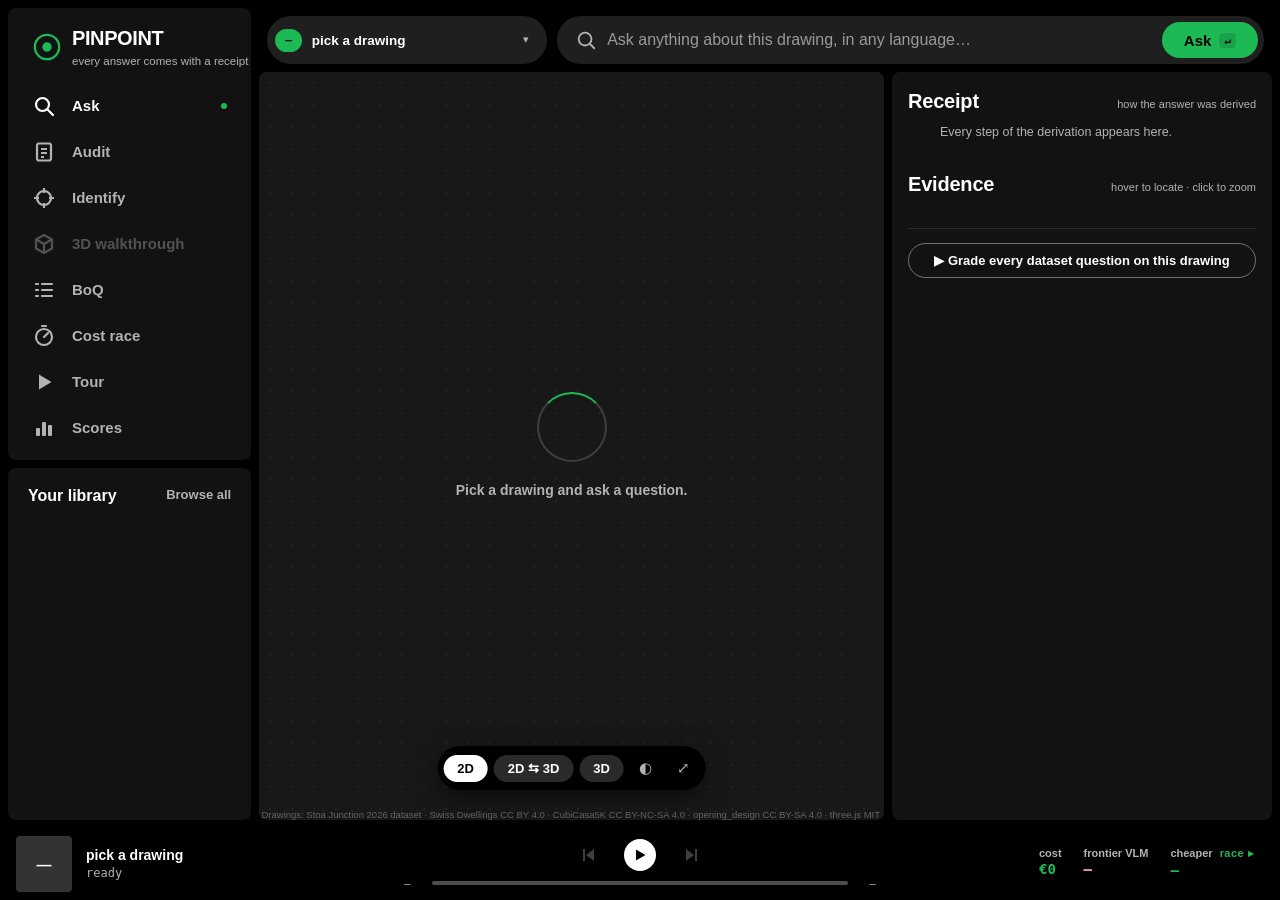
==== commit d1d3fb83: "SPOTIFY: player-style shell - sidebar (features + library), pill search, bottom player bar with cost" ====
--- a/static/index.html
+++ b/static/index.html
@@ -4,18 +4,33 @@
 <meta charset="utf-8">
 <meta name="viewport" content="width=device-width, initial-scale=1">
 <title>PINPOINT</title>
-<link rel="icon" href="data:image/svg+xml,%3Csvg xmlns=%22http://www.w3.org/2000/svg%22 viewBox=%220 0 32 32%22%3E%3Crect x=%222%22 y=%222%22 width=%2228%22 height=%2228%22 fill=%22%23fff%22 stroke=%22%2317191c%22 stroke-width=%222%22/%3E%3Cpath d=%22M16 6v20M6 16h20%22 stroke=%22%2317191c%22 stroke-width=%222%22/%3E%3Ccircle cx=%2216%22 cy=%2216%22 r=%223%22 fill=%22%23c2410c%22/%3E%3C/svg%3E">
+<link rel="icon" href="data:image/svg+xml,%3Csvg xmlns=%22http://www.w3.org/2000/svg%22 viewBox=%220 0 32 32%22%3E%3Ccircle cx=%2216%22 cy=%2216%22 r=%2213%22 fill=%22none%22 stroke=%22%231DB954%22 stroke-width=%223%22/%3E%3Ccircle cx=%2216%22 cy=%2216%22 r=%224%22 fill=%22%231DB954%22/%3E%3C/svg%3E">
 <link rel="stylesheet" href="/static/style.css">
 <link rel="stylesheet" href="/static/receipt.css">
+<link rel="stylesheet" href="/static/spotify.css" id="spotifyCss">
 <script type="importmap">{"imports":{"three":"/static/vendor/three.module.js"}}</script>
 </head>
 <body>
+<nav class="side" id="sideNav" aria-label="PINPOINT">
+  <div class="sideBox navBox">
+    <div class="brand">
+      <svg class="logo" viewBox="0 0 32 32"><circle cx="16" cy="16" r="13" fill="none" stroke="currentColor" stroke-width="2.4"/><circle cx="16" cy="16" r="5" fill="currentColor"/></svg>
+      <div><b>PINPOINT</b><span>every answer comes with a receipt</span></div>
+    </div>
+    <div class="feat" id="feat">
+      <button class="navBtn" id="navAsk" type="button" title="Ask a question about this drawing (/)">Ask</button>
+      <button class="navBtn" id="navRace" type="button" title="Cost race: the same questions, frontier VLM vs PINPOINT (R)">Cost race</button>
+      <button class="tbtn" id="tourBtn" title="Guided tour: count, area, 2D ⇆ 3D, door schedule, walk, BoQ, cost race">Tour</button>
+      <button class="tbtn" id="sbBtn" title="Scoreboard: every dataset question auto-graded against ground truth">Scores</button>
+    </div>
+  </div>
+  <div class="sideBox libBox">
+    <div class="libH"><b>Your library</b><button type="button" id="libAll" title="Browse every drawing (⌘K)">Browse all</button></div>
+    <div class="libList" id="sideSrc"></div>
+  </div>
+</nav>
+
 <header class="top">
-  <div class="brand">
-    <svg class="logo" viewBox="0 0 32 32"><rect x="1.5" y="1.5" width="29" height="29" fill="none" stroke="currentColor" stroke-width="1.5"/><path d="M16 4v24M4 16h24" stroke="currentColor" stroke-width="1.5"/><circle cx="16" cy="16" r="3.5" fill="#c2410c"/></svg>
-    <div><b>PINPOINT</b><span>drawing takeoff, cited to the sheet</span></div>
-  </div>
-
   <button class="docBtn" id="docBtn" title="Choose a drawing (⌘K)">
     <span class="srcTag" id="srcTag">—</span>
     <span class="docName" id="docName">pick a drawing</span>
@@ -24,23 +39,14 @@
 
   <form class="ask" id="askForm" autocomplete="off">
     <svg class="qi" viewBox="0 0 24 24"><circle cx="11" cy="11" r="7" fill="none" stroke="currentColor" stroke-width="2"/><path d="M16.5 16.5L21 21" stroke="currentColor" stroke-width="2" stroke-linecap="round"/></svg>
-    <input id="q" placeholder="Question about this drawing: count, area, schedule (any language)" spellcheck="false">
+    <input id="q" placeholder="Ask anything about this drawing, in any language…" spellcheck="false">
     <button type="submit" id="go"><span>Ask</span><kbd>↵</kbd></button>
     <div class="sugg" id="sugg" hidden>
-      <div class="sh">Dataset questions for this drawing <span id="suggN"></span></div>
+      <div class="sh">Questions from the dataset for this drawing <span id="suggN"></span></div>
       <div class="sl" id="chips"></div>
     </div>
   </form>
-
-  <div class="meter" id="meter" role="button" tabindex="0" title="Measured CPU time × €0.04/vCPU-h + LLM tokens (0 by default). Click for the cost race (R)">
-    <div class="m"><label>cost</label><b id="mLast">€0</b></div>
-    <div class="m"><label>time</label><b id="mLat">–</b></div>
-    <div class="m"><label>LLM calls</label><b id="mLlm">0</b></div>
-    <div class="m vs"><label>VLM est.</label><b id="mVlm">–</b></div>
-    <div class="m save"><label>cheaper <u>compare</u></label><b id="mSave">–</b></div>
-  </div>
-  <button class="tbtn" id="tourBtn" title="Guided tour: count, area, 2D/3D, door schedule, walk-through, BoQ, cost race">Tour</button>
-  <button class="tbtn" id="sbBtn" title="Scoreboard: every dataset question graded against ground truth">Scores</button>
+  <div class="topHype">0 LLM calls · every number receipted</div>
 </header>
 
 <main id="main">
@@ -50,13 +56,13 @@
         <div class="pan" id="pan">
           <img id="sheetImg" alt="">
           <svg id="ov" class="ov"><defs>
-            <linearGradient id="scanG" x1="0" x2="1" y1="0" y2="0"><stop offset="0" stop-color="#c2410c" stop-opacity="0"/><stop offset="1" stop-color="#c2410c" stop-opacity=".08"/></linearGradient>
+            <linearGradient id="scanG" x1="0" x2="1" y1="0" y2="0"><stop offset="0" stop-color="#38d6ff" stop-opacity="0"/><stop offset=".85" stop-color="#38d6ff" stop-opacity=".18"/><stop offset="1" stop-color="#bff3ff" stop-opacity=".9"/></linearGradient>
           </defs><g id="ovItems"></g><g id="ovFx"></g></svg>
         </div>
         <div id="labels2d" class="labels"></div>
         <div class="empty" id="sheetEmpty"><div class="ring"></div><span>Pick a drawing and ask a question.</span></div>
         <canvas class="minimap" id="minimap" width="200" height="140" hidden></canvas>
-        <div class="vtag">2D · sheet</div>
+        <div class="vtag">2D · drawing</div>
         <div class="credit" id="credit2d"></div>
       </div>
       <div class="view modelv" id="modelv" hidden>
@@ -64,7 +70,7 @@
         <div id="labels3d" class="labels"></div>
         <div class="empty" id="modelEmpty"><span>The 3D model appears for IFC questions.</span></div>
         <div class="pick" id="pick" hidden></div>
-        <div class="load" id="load3d" hidden><div class="spin"></div><span>loading IFC geometry…</span></div>
+        <div class="load" id="load3d" hidden><div class="spin"></div><span>tessellating IFC…</span></div>
         <div class="vtag">3D · IFC model <span id="cutTag"></span></div>
         <div class="credit" id="credit3d"></div>
       </div>
@@ -84,9 +90,8 @@
     </div>
 
     <div class="splash" id="splash" hidden><div class="sc">
-      <div class="sheetHd"><span>PINPOINT · drawing questions with evidence</span><span>Stoa · Junction 2026 · preview set</span></div>
-      <h1>Counts, areas and schedule rows,<br>read from the drawing file and marked on the sheet.</h1>
-      <p class="lead">PINPOINT reads the geometry already in the DXF, PDF and IFC files. Every counted door, room area and door-schedule row is boxed and numbered on the sheet, highlighted in the IFC model and listed on a receipt you can check line by line.</p>
+      <h1>Ask a blueprint anything.<br>Check the answer in seconds.</h1>
+      <p class="lead">PINPOINT reads the geometry already inside CAD, PDF and IFC files, so every count, area and schedule row is boxed and numbered on the real drawing and lit up in the 3D model. No vision model ever guesses.</p>
       <div class="stats" id="splashStats">
         <div><b id="spSwiss">–</b><label>Swiss CAD floor plans</label><small id="spSwissN"></small></div>
         <div><b id="spIfc">–</b><label>IFC building models</label><small id="spIfcN"></small></div>
@@ -94,19 +99,19 @@
         <div><b id="spFi">–</b><label>Finnish raster scans</label><small id="spFiN"></small></div>
       </div>
       <div class="spCost" id="spCostRow" hidden><b id="spCost">–</b><span id="spCostN"></span></div>
-      <div class="wip" id="spWip">Graded against the dataset answers: counts exact; areas, lengths and volumes within 2 % (Stoa's rule). Per source, not blended.</div>
-      <div class="langs">Questions in <span>English</span><span>Deutsch</span><span>Suomi</span><span>Eesti</span><span>Dansk</span><span>Français</span><span>Italiano</span></div>
-      <div class="cta"><button class="go" id="spTour">Guided tour</button><button id="spRace">Cost race</button><button id="spTry">Open the drawing</button></div>
+      <div class="wip" id="spWip">counts exact, areas / lengths / volumes within 2 % (Stoa's scoring) · per source, never blended</div>
+      <div class="langs">Ask in <span>English</span><span>Deutsch</span><span>Suomi</span><span>Eesti</span><span>Dansk</span><span>Français</span><span>Italiano</span></div>
+      <div class="cta"><button class="go" id="spTour">▶ Watch the guided tour</button><button id="spRace">€ Cost race</button><button id="spTry">Try it yourself</button></div>
       <div class="how"><b>/</b> ask · <b>← →</b> step through counted items · <b>1 2 3</b> 2D / split / 3D · <b>⌘K</b> pick a drawing · <b>R</b> cost race</div>
     </div></div>
 
     <div class="dock" id="dock">
       <div class="seg" id="modes">
         <button data-m="sheet" class="on">2D</button>
-        <button data-m="split">2D + 3D</button>
+        <button data-m="split">2D ⇆ 3D</button>
         <button data-m="model">3D</button>
       </div>
-      <button id="tglTheme" title="Paper / blueprint">◐</button>
+      <button id="tglTheme" title="Blueprint / paper">◐</button>
       <button id="fitBtn" title="Fit evidence">⤢</button>
       <span class="hint" id="hint">scroll to zoom · drag to pan · ← → step through items</span>
     </div>
@@ -120,7 +125,7 @@
     <div class="ev" id="ev"></div>
     </div>
     <div class="audit">
-      <button type="button" id="auditBtn">Grade every dataset question on this drawing</button>
+      <button type="button" id="auditBtn">▶ Grade every dataset question on this drawing</button>
       <div class="auditSum" id="auditSum"></div>
       <div class="auditList" id="auditList" hidden></div>
     </div>
@@ -129,7 +134,7 @@
 
 <div class="drawer" id="lib" hidden>
   <div class="dcard">
-    <div class="dh"><b>Drawings</b><span class="muted">preview set, by source</span><button id="libX">✕</button></div>
+    <div class="dh"><b>Drawings</b><span class="muted">preview set · grouped by source</span><button id="libX">✕</button></div>
     <div class="srcs" id="srcs"></div>
     <input id="filter" class="filter" placeholder="Filter drawings…">
     <div class="files" id="files"></div>
@@ -137,12 +142,34 @@
 </div>
 
 <div class="modal" id="sb" hidden><div class="card">
-  <div class="mh"><h2>Scoreboard <small>preview set · every question graded against ground truth</small></h2><button id="sbX">✕</button></div>
+  <div class="mh"><h2>Scoreboard <small>preview set · every question auto-graded against ground truth</small></h2><button id="sbX">✕</button></div>
   <div id="sbBody"></div>
 </div></div>
+<footer class="player" id="player">
+  <div class="np">
+    <div class="npTile" id="npTile">—</div>
+    <div class="npTx"><b id="npTitle">pick a drawing</b><span id="npSub">ready: ask a question</span></div>
+  </div>
+  <div class="pc">
+    <div class="pcBtns">
+      <button type="button" id="pPrev" title="Previous counted item (←)"><svg viewBox="0 0 16 16"><path d="M3 2h2v12H3zM14 2v12L6 8z" fill="currentColor"/></svg></button>
+      <button type="button" id="pPlay" class="play" title="Play the guided tour"><svg class="i-play" viewBox="0 0 16 16"><path d="M4 2.5v11L13.5 8z" fill="currentColor"/></svg><svg class="i-stop" viewBox="0 0 16 16"><path d="M4 3h3v10H4zM9 3h3v10H9z" fill="currentColor"/></svg></button>
+      <button type="button" id="pNext" title="Next counted item (→)"><svg viewBox="0 0 16 16"><path d="M11 2h2v12h-2zM2 2v12l8-6z" fill="currentColor"/></svg></button>
+    </div>
+    <div class="pBar"><span id="pL">0</span><div class="pTrack" id="pTrack"><i id="pFill"></i></div><span id="pR">0</span></div>
+  </div>
+  <div class="meter" id="meter" role="button" tabindex="0" title="Measured CPU time × €0.04/vCPU-h + LLM tokens (0 by default). Click for the cost race (R)">
+    <div class="m"><label>cost</label><b id="mLast">€0</b></div>
+    <div class="m"><label>time</label><b id="mLat">–</b></div>
+    <div class="m"><label>LLM</label><b id="mLlm">0</b></div>
+    <div class="m vs"><label>frontier VLM</label><b id="mVlm">–</b></div>
+    <div class="m save"><label>cheaper <u>race ▸</u></label><b id="mSave">–</b></div>
+  </div>
+</footer>
 <footer class="credits">Drawings: Stoa Junction 2026 dataset · Swiss Dwellings CC BY 4.0 · CubiCasa5K CC BY-NC-SA 4.0 · opening_design CC BY-SA 4.0 · three.js MIT</footer>
 <script type="module" src="/static/app.js"></script>
 <script type="module" src="/static/wow.js"></script>
 <script type="module" src="/static/audit.js"></script>
+<script type="module" src="/static/shell.js"></script>
 </body>
 </html>
--- a/static/style.css
+++ b/static/style.css
@@ -1,292 +1,291 @@
-/* PINPOINT — drawing-office look: paper, ink, hairlines, one accent. System fonts only. */
 :root {
-  --bg: #f3f3f0; --bg2: #e9e9e5; --panel: #ffffff; --panel2: #f6f6f3; --line: #dcdcd6; --line2: #bdbdb6;
-  --ink: #17191c; --ink2: #474c53; --ink3: #7b8087;
-  --acc: #c2410c; --acc2: #c2410c; --accbg: #c2410c14; --cy: #474c53; --ok: #2e6b45; --bad: #b3261e; --warn: #9a5b00; --sel: #17191c;
-  --glass: #ffffff;
-  --r: 2px;
-  --sans: -apple-system, BlinkMacSystemFont, "Helvetica Neue", "Segoe UI", Arial, sans-serif;
-  --mono: ui-monospace, "SF Mono", SFMono-Regular, Menlo, Consolas, monospace;
+  --bg: #05080f; --bg2: #0a101c; --panel: #0e1626; --panel2: #131d31; --line: #1c2840; --line2: #2a3a5a;
+  --ink: #eaf0f9; --ink2: #a7b4ca; --ink3: #6b7a94;
+  --acc: #ffb020; --acc2: #ff7a1a; --cy: #38d6ff; --ok: #3ddc97; --bad: #ff5470; --warn: #ffc94d; --sel: #ff2d55;
+  --glass: rgba(10, 16, 28, .72);
+  --r: 14px;
+  --mono: ui-monospace, 'SF Mono', SFMono-Regular, Menlo, monospace;
+  --sans: -apple-system, BlinkMacSystemFont, 'Helvetica Neue', Helvetica, Arial, sans-serif;
 }
 * { box-sizing: border-box; }
 [hidden] { display: none !important; }
 html, body { margin: 0; height: 100%; background: var(--bg); color: var(--ink);
-  font: 13px/1.45 var(--sans); -webkit-font-smoothing: antialiased; }
+  font: 14px/1.45 var(--sans); -webkit-font-smoothing: antialiased; }
 body { display: flex; flex-direction: column; overflow: hidden; }
 button { font: inherit; color: inherit; cursor: pointer; }
 .muted { color: var(--ink3); }
-::-webkit-scrollbar { width: 8px; height: 8px; } ::-webkit-scrollbar-thumb { background: var(--line2); border-radius: 0; } ::-webkit-scrollbar-track { background: transparent; }
+::-webkit-scrollbar { width: 8px; height: 8px; } ::-webkit-scrollbar-thumb { background: var(--line2); border-radius: 8px; } ::-webkit-scrollbar-track { background: transparent; }
 
 /* ================= top bar ================= */
-.top { position: relative; z-index: 20; display: flex; align-items: center; gap: 10px; padding: 0 12px; height: 52px;
-  border-bottom: 1px solid var(--ink); background: var(--panel); }
-.brand { display: flex; align-items: center; gap: 9px; flex: 0 0 auto; padding-right: 12px; border-right: 1px solid var(--line); height: 100%; }
-.brand .logo { width: 22px; height: 22px; color: var(--ink); }
-.brand b { display: block; font-weight: 700; letter-spacing: .14em; font-size: 13px; }
+.top { position: relative; z-index: 20; display: flex; align-items: center; gap: 14px; padding: 10px 16px; height: 64px;
+  border-bottom: 1px solid var(--line); background: linear-gradient(180deg, #0a1120, #070b14); }
+.brand { display: flex; align-items: center; gap: 10px; flex: 0 0 auto; }
+.brand .logo { width: 30px; height: 30px; color: var(--acc); filter: drop-shadow(0 0 10px #ffb02088); animation: spinSlow 30s linear infinite; }
+@keyframes spinSlow { to { transform: rotate(360deg); } }
+.brand b { display: block; font-weight: 900; letter-spacing: .26em; font-size: 15px; }
 .brand span { font-size: 11px; color: var(--ink3); white-space: nowrap; }
-.docBtn { flex: 0 1 260px; min-width: 120px; display: flex; align-items: center; gap: 8px; background: var(--panel); border: 1px solid var(--line2); border-radius: var(--r); padding: 6px 9px; text-align: left; height: 34px; }
-.docBtn:hover { border-color: var(--ink); }
-.srcTag { font: 600 10px var(--mono); text-transform: uppercase; letter-spacing: .04em; color: var(--ink); border: 1px solid var(--ink); padding: 1px 5px; border-radius: 0; flex: 0 0 auto; }
-.docName { overflow: hidden; text-overflow: ellipsis; white-space: nowrap; font-size: 12px; color: var(--ink2); flex: 1; font-family: var(--mono); }
-.caret { color: var(--ink3); font-size: 10px; }
-
-.ask { position: relative; flex: 1 1 520px; min-width: 260px; display: flex; align-items: center; background: var(--panel); border: 1px solid var(--line2); border-radius: var(--r); padding: 0 3px 0 10px; height: 34px; }
-.ask:focus-within { border-color: var(--ink); }
-.ask .qi { width: 15px; height: 15px; color: var(--ink3); flex: 0 0 auto; }
-.ask input { flex: 1; min-width: 0; background: none; border: 0; color: var(--ink); padding: 0 9px; font-size: 14px; outline: none; height: 100%; font-family: var(--sans); }
-.ask input::placeholder { color: var(--ink3); }
-.ask button[type=submit] { background: var(--ink); color: #fff; border: 0; border-radius: 1px; height: 26px; padding: 0 12px; font-weight: 600; font-size: 12.5px; display: flex; align-items: center; gap: 7px; }
-.ask button[type=submit]:hover { background: var(--acc); }
-.ask button kbd { font-family: var(--mono); font-size: 10.5px; opacity: .7; }
+.docBtn { flex: 0 1 260px; min-width: 120px; display: flex; align-items: center; gap: 8px; background: var(--panel); border: 1px solid var(--line2); border-radius: 10px; padding: 7px 10px; text-align: left; }
+.docBtn:hover { border-color: var(--acc); }
+.srcTag { font: 700 10px var(--mono); text-transform: uppercase; letter-spacing: .06em; color: #1a0d00; background: var(--acc); padding: 2px 6px; border-radius: 5px; flex: 0 0 auto; }
+.docName { overflow: hidden; text-overflow: ellipsis; white-space: nowrap; font-size: 12.5px; color: var(--ink2); flex: 1; font-family: var(--mono); }
+.caret { color: var(--ink3); font-size: 11px; }
+
+.ask { position: relative; flex: 1 1 520px; min-width: 260px; display: flex; align-items: center; background: #060a13; border: 1px solid var(--line2); border-radius: 12px; padding: 0 5px 0 12px; height: 44px; transition: border-color .2s, box-shadow .2s; }
+.ask:focus-within { border-color: var(--acc); box-shadow: 0 0 0 3px #ffb02022, 0 0 40px #ffb02018; }
+.ask .qi { width: 17px; height: 17px; color: var(--ink3); flex: 0 0 auto; }
+.ask input { flex: 1; min-width: 0; background: none; border: 0; color: var(--ink); padding: 0 10px; font-size: 15.5px; outline: none; height: 100%; }
+.ask button[type=submit] { background: linear-gradient(135deg, var(--acc), var(--acc2)); color: #1a0d00; border: 0; border-radius: 9px; height: 34px; padding: 0 16px; font-weight: 800; display: flex; align-items: center; gap: 8px; }
+.ask button kbd { font-family: var(--mono); font-size: 11px; background: #0002; border-radius: 4px; padding: 1px 5px; }
 .ask button.busy span::after { content: '…'; }
-.ask button.busy { background: var(--ink2); }
-.sugg { position: absolute; top: calc(100% + 4px); left: 0; right: 0; background: var(--panel); border: 1px solid var(--ink); border-radius: var(--r); box-shadow: 0 6px 18px #0000001a; padding: 4px 0; max-height: 60vh; overflow: auto; }
-.sugg .sh { font-size: 10.5px; text-transform: uppercase; letter-spacing: .08em; color: var(--ink3); padding: 6px 12px 6px; border-bottom: 1px solid var(--line); }
-.sugg .sh span { font-family: var(--mono); }
-.sugg .sl button { display: flex; width: 100%; gap: 10px; align-items: baseline; text-align: left; background: none; border: 0; border-bottom: 1px solid var(--panel2); border-radius: 0; padding: 6px 12px; color: var(--ink2); font-size: 12.5px; }
+.ask button.busy { animation: busy 1s ease-in-out infinite; }
+@keyframes busy { 50% { filter: brightness(1.3); } }
+.sugg { position: absolute; top: calc(100% + 8px); left: 0; right: 0; background: #0b1322f5; backdrop-filter: blur(14px); border: 1px solid var(--line2); border-radius: 12px; box-shadow: 0 30px 80px #000c; padding: 8px; max-height: 60vh; overflow: auto; animation: rise .18s ease; }
+.sugg .sh { font-size: 11px; text-transform: uppercase; letter-spacing: .08em; color: var(--ink3); padding: 4px 8px 8px; }
+.sugg .sl button { display: flex; width: 100%; gap: 10px; align-items: baseline; text-align: left; background: none; border: 0; border-radius: 8px; padding: 7px 9px; color: var(--ink2); font-size: 13px; }
 .sugg .sl button:hover, .sugg .sl button.kb { background: var(--panel2); color: var(--ink); }
-.sugg .sl button i { font-style: normal; font: 500 10px var(--mono); color: var(--ink3); width: 46px; flex: 0 0 auto; text-transform: uppercase; }
+.sugg .sl button i { font-style: normal; font: 600 10px var(--mono); color: var(--cy); border: 1px solid #38d6ff44; border-radius: 4px; padding: 0 4px; flex: 0 0 auto; text-transform: uppercase; }
 .sugg .sl button span { flex: 1; }
 
-.meter { display: flex; gap: 0; flex: 0 0 auto; background: var(--panel); border: 1px solid var(--line2); border-radius: var(--r); overflow: hidden; height: 34px; }
-.meter .m { padding: 2px 9px; border-right: 1px solid var(--line); display: flex; flex-direction: column; justify-content: center; }
+.meter { display: flex; gap: 0; flex: 0 0 auto; background: var(--panel); border: 1px solid var(--line); border-radius: 10px; overflow: hidden; }
+.meter .m { padding: 4px 11px; border-right: 1px solid var(--line); }
 .meter .m:last-child { border-right: 0; }
-.meter label { display: block; font-size: 9px; color: var(--ink3); text-transform: uppercase; letter-spacing: .08em; line-height: 1.2; cursor: pointer; }
-.meter b { font-family: var(--mono); font-size: 12px; font-weight: 500; white-space: nowrap; line-height: 1.3; }
-.meter .m:first-child b { color: var(--ink); }
-.meter .vs b { color: var(--ink3); text-decoration: line-through; text-decoration-color: var(--ink3); }
-.meter .save b { color: var(--acc); font-weight: 600; }
-.meter.flash { animation: flash .8s ease; }
-@keyframes flash { 0% { border-color: var(--ink); } 100% {} }
-.tbtn { flex: 0 0 auto; background: var(--panel); border: 1px solid var(--line2); border-radius: var(--r); padding: 0 11px; height: 34px; color: var(--ink); font-weight: 500; font-size: 12.5px; white-space: nowrap; }
-.tbtn:hover { border-color: var(--ink); }
-#tourBtn.on { background: var(--ink); color: #fff; border-color: var(--ink); }
+.meter label { display: block; font-size: 9.5px; color: var(--ink3); text-transform: uppercase; letter-spacing: .08em; }
+.meter b { font-family: var(--mono); font-size: 13px; font-weight: 600; white-space: nowrap; }
+.meter .m:first-child b { color: var(--ok); }
+.meter .vs b { color: var(--ink3); text-decoration: line-through; text-decoration-color: #ff547099; }
+.meter .save { background: linear-gradient(135deg, #0f2a22, var(--panel)); }
+.meter .save b { color: var(--ok); }
+.meter.flash { animation: flash 1s ease; }
+@keyframes flash { 0% { border-color: var(--ok); box-shadow: 0 0 0 3px #3ddc9733; } 100% {} }
+.tbtn { flex: 0 0 auto; background: var(--panel); border: 1px solid var(--line2); border-radius: 10px; padding: 9px 13px; color: var(--ink); font-weight: 600; font-size: 13px; white-space: nowrap; }
+.tbtn:hover { border-color: var(--acc); }
+#tourBtn { background: linear-gradient(135deg, #16294d, var(--panel)); border-color: #38d6ff66; color: var(--cy); }
+#tourBtn.on { background: var(--cy); color: #001a22; }
 
 /* ================= layout ================= */
 main { flex: 1; display: grid; grid-template-columns: 1fr 360px; min-height: 0; }
 .stage { position: relative; min-width: 0; min-height: 0; overflow: hidden; background: var(--bg2); }
 .views { position: absolute; inset: 0; display: grid; grid-template-columns: 1fr; }
-.stage[data-mode=split] .views { grid-template-columns: 1fr 1fr; gap: 1px; background: var(--ink); }
+.stage[data-mode=split] .views { grid-template-columns: 1fr 1fr; gap: 2px; background: var(--line); }
 .view { position: relative; overflow: hidden; min-height: 0; min-width: 0; }
-.vtag { position: absolute; right: 10px; top: 10px; font: 500 10px var(--mono); letter-spacing: .06em; text-transform: uppercase; color: var(--ink2); background: var(--panel); border: 1px solid var(--line2); padding: 2px 7px; border-radius: 0; pointer-events: none; }
+.vtag { position: absolute; right: 12px; top: 12px; font: 600 10.5px var(--mono); letter-spacing: .08em; text-transform: uppercase; color: var(--ink3); background: #05080fbb; border: 1px solid var(--line); padding: 3px 8px; border-radius: 6px; pointer-events: none; }
 .stage[data-mode=sheet] .vtag, .stage[data-mode=model] .vtag { display: none; }
-#cutTag { color: var(--acc); text-transform: none; letter-spacing: 0; }
+#cutTag { color: var(--cy); text-transform: none; letter-spacing: 0; }
 
 /* ================= 2D sheet ================= */
-.sheetv { cursor: grab; background-color: #e6e6e1;
-  background-image: linear-gradient(#0000000a 1px, transparent 1px), linear-gradient(90deg, #0000000a 1px, transparent 1px);
-  background-size: 24px 24px; }
-.sheetv.blue { background-color: #1d2a3d; background-image: linear-gradient(#ffffff0d 1px, transparent 1px), linear-gradient(90deg, #ffffff0d 1px, transparent 1px); background-size: 24px 24px; }
+.sheetv { cursor: grab; background-color: #070d19;
+  background-image: radial-gradient(circle at 50% 40%, #12224466, transparent 70%), linear-gradient(#ffffff07 1px, transparent 1px), linear-gradient(90deg, #ffffff07 1px, transparent 1px);
+  background-size: 100% 100%, 28px 28px, 28px 28px; }
+.sheetv:not(.blue) { background-color: #2a2f38; background-image: linear-gradient(#ffffff0a 1px, transparent 1px), linear-gradient(90deg, #ffffff0a 1px, transparent 1px); background-size: 28px 28px; }
 .sheetv.drag { cursor: grabbing; }
 .pan { position: absolute; left: 0; top: 0; transform-origin: 0 0; will-change: transform; }
-.pan img { display: block; user-select: none; -webkit-user-drag: none; box-shadow: 0 0 0 1px #00000026, 0 2px 8px #0000001a; background: #fff; }
-.sheetv.blue .pan img { filter: invert(.92) sepia(.25) hue-rotate(178deg) saturate(1.6) brightness(.95); }
+.pan img { display: block; user-select: none; -webkit-user-drag: none; box-shadow: 0 30px 100px #000c, 0 0 0 1px #ffffff14; background: #fff; }
+.sheetv.blue .pan img { filter: invert(.94) sepia(.35) hue-rotate(178deg) saturate(2.6) brightness(.95); }
 .ov { position: absolute; left: 0; top: 0; overflow: visible; pointer-events: none; }
 .ov .it { pointer-events: auto; cursor: pointer; opacity: 0; transform-box: fill-box; transform-origin: center; }
-.ov .it.on { animation: pop .25s ease-out both; }
-@keyframes pop { from { opacity: 0; } to { opacity: 1; } }
-.ov .it .shape { fill: var(--acc); fill-opacity: .14; stroke: var(--acc); stroke-width: 1.25; vector-effect: non-scaling-stroke; transition: fill-opacity .15s, stroke .15s; }
-.ov .it.room .shape { fill-opacity: .16; }
-.ov .it.row .shape { fill-opacity: .12; }
-.ov .it.warn .shape { stroke: var(--bad); fill: var(--bad); stroke-dasharray: 4 2; }
-.ov .it.hot .shape { fill-opacity: .32; stroke-width: 2; stroke: var(--ink); }
-.ov .it.sel .shape { fill: var(--acc); fill-opacity: .3; stroke: var(--ink); stroke-width: 2.25; }
-.ov.focus .it:not(.sel):not(.hot) { opacity: .4 !important; animation: none; }
-.ov .flash { fill: var(--acc); opacity: .3; animation: fl .4s ease-out forwards; pointer-events: none; }
+.ov .it.on { animation: pop .55s cubic-bezier(.2,1.5,.4,1) both; }
+@keyframes pop { 0% { opacity: 0; transform: scale(2.2); } 60% { opacity: 1; } 100% { opacity: 1; transform: scale(1); } }
+.ov .it .shape { fill: var(--acc); fill-opacity: .2; stroke: var(--acc); stroke-width: 1.6; vector-effect: non-scaling-stroke; transition: fill-opacity .2s, stroke .2s; filter: drop-shadow(0 0 3px #ffb020cc); }
+.ov .it.room .shape { fill-opacity: .26; }
+.ov .it.row .shape { fill-opacity: .16; }
+.ov .it.warn .shape { stroke: var(--bad); fill: var(--bad); filter: drop-shadow(0 0 3px #ff5470cc); }
+.ov .it.hot .shape { fill-opacity: .5; stroke-width: 3; stroke: #fff; }
+.ov .it.sel .shape { fill: var(--sel); fill-opacity: .35; stroke: #fff; stroke-width: 3; filter: drop-shadow(0 0 6px var(--sel)); }
+.ov.focus .it:not(.sel):not(.hot) { opacity: .35 !important; animation: none; }
+.ov .flash { fill: #fff; opacity: .8; animation: fl .6s ease-out forwards; pointer-events: none; }
 @keyframes fl { to { opacity: 0; } }
-.ov .pulse { fill: none; stroke: var(--ink); stroke-width: 1.25; stroke-dasharray: 5 3; vector-effect: non-scaling-stroke; transform-box: fill-box; transform-origin: center; pointer-events: none; transform: scale(1.35); }
+.ov .pulse { fill: none; stroke: var(--sel); stroke-width: 2.5; vector-effect: non-scaling-stroke; animation: pulse 1.3s ease-out infinite; transform-box: fill-box; transform-origin: center; pointer-events: none; }
+@keyframes pulse { from { opacity: 1; transform: scale(1); } to { opacity: 0; transform: scale(2.4); } }
 .ov .scan { pointer-events: none; }
-.ov .scanline { stroke: var(--acc); stroke-width: 1; vector-effect: non-scaling-stroke; }
-.empty { position: absolute; inset: 0; display: grid; place-content: center; justify-items: center; gap: 14px; color: var(--ink3); font-size: 13px; pointer-events: none; }
-.empty .ring { width: 28px; height: 28px; border-radius: 50%; border: 1px solid var(--line2); border-top-color: var(--ink); animation: sp 1.2s linear infinite; }
-
-/* numbered labels (HTML, crisp at every zoom) — drawing-style item tags */
+.ov .scanline { stroke: #bff3ff; stroke-width: 2; vector-effect: non-scaling-stroke; filter: drop-shadow(0 0 6px #38d6ff); }
+.empty { position: absolute; inset: 0; display: grid; place-content: center; justify-items: center; gap: 18px; color: var(--ink3); font-size: 14px; pointer-events: none; }
+.empty .ring { width: 70px; height: 70px; border-radius: 50%; border: 2px solid var(--line2); border-top-color: var(--acc); animation: sp 2.4s linear infinite; }
+
+/* numbered labels (HTML, crisp at every zoom) */
 .labels { position: absolute; inset: 0; pointer-events: none; overflow: hidden; }
-.labels .lb { position: absolute; transform: translate(-50%, -50%); opacity: 0; background: var(--panel); color: var(--ink); font: 600 10.5px var(--mono); border: 1px solid var(--acc); border-radius: 1px; min-width: 18px; height: 18px; padding: 0 4px; display: grid; place-items: center; white-space: nowrap;
-  pointer-events: auto; cursor: pointer; transition: opacity .2s, background .12s, color .12s; }
-.labels .lb.on { opacity: 1; }
-.labels .lb.room { background: #ffffffe6; font-weight: 500; font-size: 9.5px; letter-spacing: -.04em; padding: 0 3px; height: 16px; border-color: var(--acc); }
-.labels .lb.warn { background: var(--panel); color: var(--bad); border-color: var(--bad); }
-.labels .lb.dot { min-width: 7px; width: 7px; height: 7px; padding: 0; font-size: 0; background: var(--acc); }
-.labels .lb.hot, .labels .lb.sel { background: var(--ink); color: #fff; border-color: var(--ink); z-index: 2; font-size: 11px; min-width: 20px; height: 20px; padding: 0 5px; width: auto; }
-.labels .lb.sel { background: var(--acc); border-color: var(--ink); color: #fff; }
-.labels.focus .lb:not(.sel):not(.hot) { opacity: .45; }
+.labels .lb { position: absolute; transform: translate(-50%, -50%) scale(0); background: var(--acc); color: #1a0d00; font: 800 11px var(--sans); border-radius: 99px; min-width: 20px; height: 20px; padding: 0 6px; display: grid; place-items: center; white-space: nowrap;
+  box-shadow: 0 0 0 2px #1a0d00aa, 0 0 14px #ffb020aa; pointer-events: auto; cursor: pointer; transition: transform .35s cubic-bezier(.2,1.6,.4,1), background .15s, opacity .2s; }
+.labels .lb.on { transform: translate(-50%, -50%) scale(1); }
+.labels .lb.room { background: #ffe1a1; font-weight: 700; font-size: 10.5px; }
+.labels .lb.warn { background: var(--bad); color: #fff; box-shadow: 0 0 0 2px #3a0010aa, 0 0 14px #ff5470; }
+.labels .lb.dot { min-width: 9px; width: 9px; height: 9px; padding: 0; font-size: 0; }
+.labels .lb.hot, .labels .lb.sel { background: #fff; color: #1a0010; z-index: 2; transform: translate(-50%, -50%) scale(1.35); font-size: 11px; min-width: 22px; height: 22px; padding: 0 6px; width: auto; }
+.labels .lb.sel { background: var(--sel); color: #fff; box-shadow: 0 0 0 3px #fff, 0 0 24px var(--sel); }
+.labels.focus .lb:not(.sel):not(.hot) { opacity: .4; }
 .labels .lb:hover { z-index: 3; }
 
-.minimap { position: absolute; left: 12px; bottom: 64px; width: 200px; height: 140px; border-radius: 0; border: 1px solid var(--ink); background: var(--panel); cursor: crosshair; }
+.minimap { position: absolute; left: 14px; bottom: 64px; width: 200px; height: 140px; border-radius: 10px; border: 1px solid var(--line2); background: #05080fdd; box-shadow: 0 10px 40px #000a; cursor: crosshair; }
 
 /* inline IFC plan SVG: elements highlighted by GlobalId */
-.svghost { display: block; background: #fff; box-shadow: 0 0 0 1px #00000026, 0 2px 8px #0000001a; }
-.sheetv.blue .svghost svg > rect:first-child { fill: #1d2a3d; }
-.sheetv.blue .svghost .IfcSpace, .sheetv.blue .svghost .IfcSpace * { fill: #24344c; stroke: #5a7193; }
-.sheetv.blue .svghost .IfcWall *, .sheetv.blue .svghost .IfcWallStandardCase * { fill: #c9d5e6; stroke: #c9d5e6; }
-.sheetv.blue .svghost .IfcDoor *, .sheetv.blue .svghost .IfcWindow * { stroke: #a9bad3; }
-.sheetv.blue .svghost [fill="#ffffff"] { fill: #1d2a3d; }
-.sheetv.blue .svghost text { fill: #b5c3d8; }
-.sheetv.blue .svghost [stroke="#000000"], .sheetv.blue .svghost [stroke="#4a4a4a"] { stroke: #c9d5e6; }
-.svghost .gl, .svghost .gl * { fill: #c2410c !important; fill-opacity: .55 !important; stroke: #c2410c !important; stroke-width: .3 !important; }
-.svghost .IfcSpace.gl, .svghost .IfcSpace.gl * { fill-opacity: .25 !important; }
-.svghost .gl.hot, .svghost .gl.hot *, .svghost .gl.sel, .svghost .gl.sel * { fill: #17191c !important; fill-opacity: .8 !important; stroke: #17191c !important; }
+.svghost { display: block; background: #fff; box-shadow: 0 30px 100px #000c; }
+.sheetv.blue .svghost svg > rect:first-child { fill: #0d1830; }
+.sheetv.blue .svghost .IfcSpace, .sheetv.blue .svghost .IfcSpace * { fill: #13284d; stroke: #3d5f95; }
+.sheetv.blue .svghost .IfcWall *, .sheetv.blue .svghost .IfcWallStandardCase * { fill: #a9c6f5; stroke: #a9c6f5; }
+.sheetv.blue .svghost .IfcDoor *, .sheetv.blue .svghost .IfcWindow * { stroke: #7fa8e8; }
+.sheetv.blue .svghost [fill="#ffffff"] { fill: #0d1830; }
+.sheetv.blue .svghost text { fill: #8fb0e0; }
+.sheetv.blue .svghost [stroke="#000000"], .sheetv.blue .svghost [stroke="#4a4a4a"] { stroke: #a9c6f5; }
+.svghost .gl, .svghost .gl * { fill: #ffb020 !important; fill-opacity: .9 !important; stroke: #ffd27a !important; stroke-width: .3 !important; }
+.svghost .gl { filter: drop-shadow(0 0 .6px #ffb020); }
+.svghost .IfcSpace.gl, .svghost .IfcSpace.gl * { fill-opacity: .5 !important; }
+.svghost .gl.hot, .svghost .gl.hot *, .svghost .gl.sel, .svghost .gl.sel * { fill: #ff2d55 !important; stroke: #fff !important; }
 .svghost .gl.pre, .svghost .gl.pre * { fill-opacity: 0 !important; stroke-opacity: 0 !important; }
 
 /* ================= 3D ================= */
-.modelv { background: #ecece8; }
+.modelv { background: radial-gradient(ellipse at 50% 30%, #13213d, #060a13 75%); }
 .modelv canvas { width: 100%; height: 100%; display: block; cursor: grab; }
-.labels3d .lb { transform: translate(-50%, -50%); }
-.pick { position: absolute; left: 12px; bottom: 64px; background: var(--panel); border: 1px solid var(--ink); border-radius: 0; padding: 8px 11px; font-size: 12px; max-width: 360px; }
-.pick b { color: var(--ink); }
+.labels3d .lb { transform: translate(-50%, -50%) scale(1); }
+.pick { position: absolute; left: 14px; bottom: 64px; background: #0b1222ee; border: 1px solid var(--line2); border-radius: 10px; padding: 9px 13px; font-size: 12px; max-width: 360px; box-shadow: 0 10px 40px #000a; animation: rise .2s ease; }
+.pick b { color: var(--cy); }
 .pick code { font-family: var(--mono); font-size: 11px; color: var(--ink3); }
-.load { position: absolute; inset: 0; display: grid; place-content: center; justify-items: center; gap: 10px; color: var(--ink2); background: #ecece8cc; }
-.spin { width: 22px; height: 22px; border: 1px solid var(--line2); border-top-color: var(--ink); border-radius: 50%; animation: sp 1s linear infinite; }
+.load { position: absolute; inset: 0; display: grid; place-content: center; justify-items: center; gap: 12px; color: var(--ink2); background: #05080faa; backdrop-filter: blur(2px); }
+.spin { width: 30px; height: 30px; border: 3px solid var(--line2); border-top-color: var(--acc); border-radius: 50%; animation: sp 1s linear infinite; }
 @keyframes sp { to { transform: rotate(360deg); } }
 
-/* ================= answer card (title-block style) ================= */
-.answer { position: absolute; left: 12px; top: 12px; z-index: 6; width: 330px; background: var(--panel); border: 1px solid var(--ink); border-radius: 0; padding: 0; box-shadow: 0 2px 10px #0000001a; }
-.answer .aq { font-size: 12px; color: var(--ink2); line-height: 1.4; max-height: 3.6em; overflow: hidden; display: -webkit-box; -webkit-line-clamp: 2; -webkit-box-orient: vertical; padding: 8px 12px 7px; border-bottom: 1px solid var(--line); }
-.answer .val { display: flex; align-items: baseline; gap: 8px; padding: 8px 12px 0; }
-.answer .val b { font: 500 44px/1.05 var(--mono); letter-spacing: -.03em; color: var(--ink); font-variant-numeric: tabular-nums; }
-.answer .val span { font-size: 14px; color: var(--ink2); font-weight: 500; }
-.answer.counting .val b { color: var(--ink2); }
-.answer .am { color: var(--ink3); font-size: 12px; margin-top: 0; padding: 0 12px; }
-.badges { display: flex; gap: 4px; margin-top: 8px; flex-wrap: wrap; padding: 0 12px 10px; }
-.badge { font-size: 10.5px; border-radius: 0; padding: 2px 6px; border: 1px solid var(--line2); color: var(--ink2); font-family: var(--mono); background: var(--panel); }
-.badge.ok { border-color: #2e6b4566; color: var(--ok); }
-.badge.bad { border-color: #b3261e66; color: var(--bad); }
-.badge.warn { border-color: #9a5b0066; color: var(--warn); }
-.badge.cy { color: var(--ink2); }
+/* ================= floating answer card ================= */
+.answer { position: absolute; left: 14px; top: 14px; z-index: 6; width: 340px; background: var(--glass); backdrop-filter: blur(16px) saturate(1.4); border: 1px solid #ffffff1a; border-radius: 16px; padding: 14px 16px 12px;
+  box-shadow: 0 20px 70px #000b, inset 0 1px 0 #ffffff12; animation: rise .4s cubic-bezier(.2,.9,.3,1); }
+@keyframes rise { from { opacity: 0; transform: translateY(8px); } }
+.answer .aq { font-size: 12px; color: var(--ink3); line-height: 1.4; max-height: 3.6em; overflow: hidden; display: -webkit-box; -webkit-line-clamp: 2; -webkit-box-orient: vertical; margin-bottom: 4px; }
+.answer .val { display: flex; align-items: baseline; gap: 8px; }
+.answer .val b { font-size: 56px; line-height: 1.05; font-weight: 900; letter-spacing: -.03em; background: linear-gradient(135deg, #fff 20%, var(--acc)); -webkit-background-clip: text; background-clip: text; color: transparent; font-variant-numeric: tabular-nums; }
+.answer .val span { font-size: 18px; color: var(--ink2); font-weight: 600; }
+.answer.counting .val b { background: linear-gradient(135deg, #fff, var(--cy)); -webkit-background-clip: text; background-clip: text; }
+.answer .am { color: var(--ink2); font-size: 12.5px; margin-top: 2px; }
+.badges { display: flex; gap: 5px; margin-top: 8px; flex-wrap: wrap; }
+.badge { font-size: 11px; border-radius: 99px; padding: 2px 9px; border: 1px solid var(--line2); color: var(--ink2); font-family: var(--mono); background: #ffffff06; }
+.badge.ok { border-color: #3ddc9766; color: var(--ok); background: #3ddc9714; }
+.badge.bad { border-color: #ff547066; color: var(--bad); background: #ff547014; }
+.badge.warn { border-color: #ffc94d66; color: var(--warn); background: #ffc94d14; }
+.badge.cy { border-color: #38d6ff55; color: var(--cy); background: #38d6ff10; }
 .answer.text { width: 440px; }
-.answer.text .val b { font: 400 13px/1.5 var(--sans); white-space: pre-wrap; color: var(--ink); display: block; max-height: 180px; overflow: auto; letter-spacing: 0; }
-.answer.noval .val b { font-size: 22px; }
-.stepper { display: flex; align-items: center; gap: 4px; margin-top: 0; padding: 6px 8px; border-top: 1px solid var(--line); }
-.stepper button { background: var(--panel); border: 1px solid var(--line2); border-radius: var(--r); height: 26px; min-width: 28px; font-size: 14px; line-height: 1; color: var(--ink); }
-.stepper button:hover { border-color: var(--ink); }
-.stepper .all { font-size: 11.5px; margin-left: auto; padding: 0 9px; }
-.stepper #stepTxt { font: 500 12px var(--mono); color: var(--ink2); min-width: 92px; text-align: center; }
-.stepper #stepTxt b { color: var(--acc); }
+.answer.text .val b { font-size: 14px; font-weight: 500; white-space: pre-wrap; background: none; color: var(--ink); -webkit-text-fill-color: var(--ink); display: block; max-height: 180px; overflow: auto; line-height: 1.5; letter-spacing: 0; }
+.answer.noval .val b { font-size: 26px; }
+.stepper { display: flex; align-items: center; gap: 6px; margin-top: 10px; padding-top: 10px; border-top: 1px solid #ffffff12; }
+.stepper button { background: var(--panel2); border: 1px solid var(--line2); border-radius: 8px; height: 28px; min-width: 30px; font-size: 16px; line-height: 1; color: var(--ink); }
+.stepper button:hover { border-color: var(--acc); }
+.stepper .all { font-size: 12px; margin-left: auto; padding: 0 10px; }
+.stepper #stepTxt { font: 600 12.5px var(--mono); color: var(--ink2); min-width: 92px; text-align: center; }
+.stepper #stepTxt b { color: var(--sel); }
 
 /* ================= dock ================= */
-.dock { position: absolute; left: 50%; bottom: 14px; transform: translateX(-50%); z-index: 6; display: flex; align-items: center; gap: 4px; background: var(--panel); border: 1px solid var(--ink); border-radius: 0; padding: 3px; }
-.dock > button { background: none; border: 1px solid transparent; border-radius: var(--r); height: 26px; min-width: 28px; color: var(--ink2); font-size: 13px; }
+.dock { position: absolute; left: 50%; bottom: 14px; transform: translateX(-50%); z-index: 6; display: flex; align-items: center; gap: 6px; background: var(--glass); backdrop-filter: blur(14px); border: 1px solid #ffffff1a; border-radius: 12px; padding: 5px; box-shadow: 0 10px 40px #000a; }
+.dock > button { background: none; border: 1px solid transparent; border-radius: 8px; height: 30px; min-width: 32px; color: var(--ink2); font-size: 15px; }
 .dock > button:hover { border-color: var(--line2); color: var(--ink); }
-.seg { display: flex; border: 1px solid var(--line2); border-radius: var(--r); }
-.seg button { background: none; border: 0; border-right: 1px solid var(--line2); border-radius: 0; padding: 3px 11px; color: var(--ink2); font-size: 12px; font-weight: 500; }
-.seg button:last-child { border-right: 0; }
-.seg button.on { background: var(--ink); color: #fff; }
-.seg button:disabled { opacity: .35; cursor: default; }
+.seg { display: flex; background: #05080f; border-radius: 9px; padding: 2px; }
+.seg button { background: none; border: 0; border-radius: 7px; padding: 5px 12px; color: var(--ink3); font-size: 12.5px; font-weight: 600; }
+.seg button.on { background: linear-gradient(135deg, var(--acc), var(--acc2)); color: #1a0d00; }
+.seg button:disabled { opacity: .3; cursor: default; }
 .dock .hint { font-size: 11px; color: var(--ink3); padding: 0 8px; white-space: nowrap; }
 
 /* ================= receipt ================= */
-.receipt { min-height: 0; overflow: auto; padding: 12px 14px 30px; border-left: 1px solid var(--ink); background: var(--panel); }
-.rh { display: flex; align-items: baseline; justify-content: space-between; gap: 12px; margin: 2px 0 10px; padding-bottom: 6px; border-bottom: 1px solid var(--line); }
+.receipt { min-height: 0; overflow: auto; padding: 16px 16px 30px; border-left: 1px solid var(--line); background: linear-gradient(180deg, #0a1020, #070b14); }
+.rh { display: flex; align-items: baseline; justify-content: space-between; gap: 12px; margin: 2px 0 10px; }
 .rh .rsub { text-align: right; }
-.rh h3 { font-size: 10.5px; text-transform: uppercase; letter-spacing: .1em; color: var(--ink); margin: 0; display: flex; align-items: center; gap: 8px; font-weight: 600; }
+.rh h3 { font-size: 11px; text-transform: uppercase; letter-spacing: .14em; color: var(--ink2); margin: 0; display: flex; align-items: center; gap: 8px; }
 .rsub { font-size: 11px; color: var(--ink3); }
-.pill { font-family: var(--mono); border: 1px solid var(--ink); color: var(--ink); border-radius: 0; padding: 0 5px; letter-spacing: 0; font-weight: 500; }
+.pill { font-family: var(--mono); background: var(--acc); color: #1a0d00; border-radius: 99px; padding: 0 7px; letter-spacing: 0; font-weight: 700; }
 .pill:empty { display: none; }
 .steps { list-style: none; margin: 0 0 20px; padding: 0; counter-reset: s; }
-.steps li { position: relative; padding: 0 0 10px 28px; color: var(--ink2); font-size: 12.5px; counter-increment: s; }
-.steps li:not(.muted)::before { content: counter(s); position: absolute; left: 0; top: 0; width: 18px; height: 18px; border: 1px solid var(--line2); display: grid; place-items: center; font: 500 10px var(--mono); color: var(--ink2); }
-.steps li:not(:last-child):not(.muted)::after { content: ''; position: absolute; left: 9px; top: 19px; bottom: 1px; width: 1px; background: var(--line); }
-.ev { display: flex; flex-direction: column; gap: 0; border-top: 1px solid var(--line); }
-.ev .e { display: grid; grid-template-columns: 26px 1fr auto; gap: 9px; align-items: center; background: var(--panel); border-bottom: 1px solid var(--line); padding: 6px 4px; cursor: pointer; font-size: 12.5px; transition: background .12s; }
-.ev .e:hover, .ev .e.hot { background: var(--panel2); }
-.ev .e.sel { background: var(--accbg); box-shadow: inset 2px 0 0 var(--acc); }
-.ev .e .n { width: 22px; height: 18px; border: 1px solid var(--acc); color: var(--ink); display: grid; place-items: center; font: 500 10.5px var(--mono); }
-.ev .e.sel .n { background: var(--acc); color: #fff; }
-.ev .e.warn .n { border-color: var(--bad); color: var(--bad); }
+.steps li { position: relative; padding: 0 0 12px 32px; color: var(--ink2); font-size: 12.5px; counter-increment: s; animation: rise .35s ease both; }
+.steps li:not(.muted)::before { content: counter(s); position: absolute; left: 0; top: -1px; width: 21px; height: 21px; border-radius: 50%; background: #38d6ff14; border: 1px solid #38d6ff66; display: grid; place-items: center; font: 700 10.5px var(--mono); color: var(--cy); }
+.steps li:not(:last-child):not(.muted)::after { content: ''; position: absolute; left: 10.5px; top: 22px; bottom: 2px; width: 1px; background: linear-gradient(#38d6ff66, var(--line)); }
+.ev { display: flex; flex-direction: column; gap: 4px; }
+.ev .e { display: grid; grid-template-columns: 26px 1fr auto; gap: 9px; align-items: center; background: var(--panel); border: 1px solid var(--line); border-radius: 10px; padding: 6px 9px; cursor: pointer; font-size: 12.5px; animation: rise .3s ease both; transition: border-color .15s, background .15s; }
+.ev .e:hover, .ev .e.hot { border-color: var(--acc); background: var(--panel2); }
+.ev .e.sel { border-color: var(--sel); background: #ff2d5514; box-shadow: 0 0 0 1px var(--sel) inset; }
+.ev .e .n { width: 24px; height: 24px; border-radius: 50%; background: var(--acc); color: #1a0d00; display: grid; place-items: center; font: 800 10.5px var(--sans); }
+.ev .e.sel .n { background: var(--sel); color: #fff; }
+.ev .e.warn .n { background: var(--bad); color: #fff; }
 .ev .e .l { overflow: hidden; text-overflow: ellipsis; white-space: nowrap; }
 .ev .e .l small { display: block; color: var(--ink3); font-family: var(--mono); font-size: 10.5px; overflow: hidden; text-overflow: ellipsis; }
 .ev .e .v { font-family: var(--mono); font-size: 12px; color: var(--ink); text-align: right; }
 .ev .e .v small { display: block; font-size: 10px; color: var(--ok); }
 .ev .e.warn .v small { color: var(--bad); }
-.ev .sum { display: flex; justify-content: space-between; padding: 8px 4px; border-top: 1px solid var(--ink); margin-top: 0; font-family: var(--mono); color: var(--ink); }
-.audit { margin-top: 18px; padding-top: 12px; border-top: 1px solid var(--line); font-size: 12px; color: var(--ink3); }
-.audit button { width: 100%; background: var(--panel); border: 1px solid var(--line2); border-radius: var(--r); padding: 6px 10px; color: var(--ink); font-size: 12px; text-align: left; }
-.audit button:hover { border-color: var(--ink); }
-.auditSum { margin-top: 8px; } .auditSum b { color: var(--ink); font-family: var(--mono); font-weight: 600; }
-.auditList { display: flex; flex-wrap: wrap; gap: 2px; margin-top: 8px; }
-.auditList span { width: 12px; height: 12px; border-radius: 0; cursor: pointer; background: var(--line2); }
+.ev .sum { display: flex; justify-content: space-between; padding: 9px 10px; border-top: 1px dashed var(--line2); margin-top: 4px; font-family: var(--mono); color: var(--acc); }
+.audit { margin-top: 22px; padding-top: 14px; border-top: 1px solid var(--line); font-size: 12px; color: var(--ink3); }
+.audit button { width: 100%; background: none; border: 1px dashed var(--line2); border-radius: 9px; padding: 7px 10px; color: var(--cy); font-size: 12px; }
+.audit button:hover { border-color: var(--cy); }
+.auditSum { margin-top: 8px; } .auditSum b { color: var(--ok); font-family: var(--mono); }
+.auditList { display: flex; flex-wrap: wrap; gap: 3px; margin-top: 8px; }
+.auditList span { width: 14px; height: 14px; border-radius: 3px; cursor: pointer; background: var(--line2); animation: popS .3s both; }
+@keyframes popS { from { opacity: 0; transform: scale(.4); } }
 .auditList span.ok { background: var(--ok); } .auditList span.bad { background: var(--bad); } .auditList span.na { background: var(--ink3); }
 
 /* ================= library drawer ================= */
-.drawer { position: fixed; inset: 52px 0 0 0; z-index: 30; background: #17191c33; }
-.dcard { position: absolute; left: 0; top: 0; bottom: 0; width: 400px; background: var(--panel); border-right: 1px solid var(--ink); padding: 12px 14px; display: flex; flex-direction: column; }
-.dh { display: flex; align-items: baseline; gap: 10px; margin-bottom: 10px; padding-bottom: 8px; border-bottom: 1px solid var(--line); } .dh b { font-size: 14px; font-weight: 600; } .dh span { font-size: 11.5px; flex: 1; }
-.dh button { background: none; border: 0; color: var(--ink2); font-size: 14px; }
-.srcs { display: flex; flex-wrap: wrap; gap: 4px; margin-bottom: 8px; }
-.srcs button { background: var(--panel); border: 1px solid var(--line2); border-radius: var(--r); padding: 3px 9px; font-size: 12px; color: var(--ink2); }
-.srcs button.on { background: var(--ink); color: #fff; border-color: var(--ink); }
-.srcs button i { font-style: normal; opacity: .65; margin-left: 5px; font-family: var(--mono); font-size: 11px; }
-.filter { width: 100%; background: var(--panel); border: 1px solid var(--line2); color: var(--ink); border-radius: var(--r); padding: 6px 9px; margin-bottom: 6px; outline: none; font: 13px var(--sans); }
-.filter:focus { border-color: var(--ink); }
-.files { flex: 1; overflow: auto; display: flex; flex-direction: column; gap: 0; border-top: 1px solid var(--line); }
-.files button { text-align: left; background: none; border: 0; border-bottom: 1px solid var(--panel2); border-radius: 0; padding: 6px 8px; color: var(--ink2); font-size: 12.5px; display: flex; justify-content: space-between; gap: 6px; }
-.files button:hover { background: var(--panel2); }
-.files button.on { background: var(--accbg); box-shadow: inset 2px 0 0 var(--acc); color: var(--ink); }
-.files button span { overflow: hidden; text-overflow: ellipsis; white-space: nowrap; font-family: var(--mono); font-size: 11.5px; }
+.drawer { position: fixed; inset: 64px 0 0 0; z-index: 30; background: #03060c99; backdrop-filter: blur(3px); animation: fade .2s; }
+@keyframes fade { from { opacity: 0; } }
+.dcard { position: absolute; left: 0; top: 0; bottom: 0; width: 400px; background: var(--bg2); border-right: 1px solid var(--line2); padding: 16px; display: flex; flex-direction: column; box-shadow: 30px 0 80px #000a; animation: slide .25s cubic-bezier(.2,.9,.3,1); }
+@keyframes slide { from { transform: translateX(-30px); opacity: 0; } }
+.dh { display: flex; align-items: baseline; gap: 10px; margin-bottom: 12px; } .dh b { font-size: 16px; } .dh span { font-size: 12px; flex: 1; }
+.dh button { background: none; border: 0; color: var(--ink2); font-size: 16px; }
+.srcs { display: flex; flex-wrap: wrap; gap: 5px; margin-bottom: 10px; }
+.srcs button { background: var(--panel); border: 1px solid var(--line); border-radius: 99px; padding: 4px 11px; font-size: 12px; color: var(--ink2); }
+.srcs button.on { background: var(--acc); color: #1a1000; border-color: var(--acc); font-weight: 700; }
+.srcs button i { font-style: normal; opacity: .6; margin-left: 4px; }
+.filter { width: 100%; background: var(--panel); border: 1px solid var(--line); color: var(--ink); border-radius: 9px; padding: 8px 11px; margin-bottom: 8px; outline: none; }
+.filter:focus { border-color: var(--acc); }
+.files { flex: 1; overflow: auto; display: flex; flex-direction: column; gap: 2px; }
+.files button { text-align: left; background: none; border: 1px solid transparent; border-radius: 8px; padding: 7px 10px; color: var(--ink2); font-size: 12.5px; display: flex; justify-content: space-between; gap: 6px; }
+.files button:hover { background: var(--panel); }
+.files button.on { background: var(--panel2); border-color: var(--acc); color: var(--ink); }
+.files button span { overflow: hidden; text-overflow: ellipsis; white-space: nowrap; font-family: var(--mono); font-size: 12px; }
 .files button i { font-style: normal; font-family: var(--mono); font-size: 11px; color: var(--ink3); flex: 0 0 auto; }
 
 /* ================= scoreboard ================= */
-.modal { position: fixed; inset: 0; background: #17191c4d; display: grid; place-items: center; z-index: 50; }
-.modal .card { width: min(1100px, 94vw); max-height: 88vh; overflow: auto; background: var(--panel); border: 1px solid var(--ink); border-radius: 0; padding: 18px 22px; box-shadow: 0 8px 30px #00000026; }
-.mh { display: flex; justify-content: space-between; align-items: center; margin-bottom: 12px; padding-bottom: 10px; border-bottom: 1px solid var(--ink); }
-.mh h2 { margin: 0; font-size: 16px; font-weight: 600; } .mh small { color: var(--ink3); font-weight: 400; font-size: 12px; margin-left: 8px; }
-.mh button { background: none; border: 0; color: var(--ink2); font-size: 16px; }
-.sbrow { display: grid; grid-template-columns: 170px 1fr 100px 130px 170px; gap: 16px; align-items: center; padding: 10px 0; border-bottom: 1px solid var(--line); }
-.sbrow .src b { display: block; font-size: 13.5px; font-weight: 600; } .sbrow .src small { color: var(--ink3); font-size: 11px; }
-.bar { height: 8px; background: var(--panel2); border: 1px solid var(--line); border-radius: 0; overflow: hidden; position: relative; }
-.bar i { position: absolute; inset: 0 auto 0 0; background: var(--ink); border-radius: 0; }
-.pct { font: 500 20px var(--mono); color: var(--ink); text-align: right; }
-.sbrow .k { font-family: var(--mono); font-size: 11.5px; color: var(--ink2); text-align: right; } .sbrow .k b { display: block; color: var(--ink); font-size: 13px; font-weight: 500; }
-.sbtot { display: grid; grid-template-columns: repeat(4, 1fr); gap: 0; margin: 4px 0 16px; border: 1px solid var(--line2); }
-.sbtot div { background: var(--panel); border-right: 1px solid var(--line2); padding: 10px 12px; }
-.sbtot div:last-child { border-right: 0; }
-.sbtot label { font-size: 10px; color: var(--ink3); text-transform: uppercase; letter-spacing: .06em; } .sbtot b { display: block; font: 500 22px var(--mono); margin-top: 2px; color: var(--ink) !important; }
-.sbnote { color: var(--ink3); font-size: 11.5px; margin-top: 12px; line-height: 1.6; }
-
-.credits { position: fixed; right: 372px; bottom: 2px; font-size: 9.5px; color: var(--ink3); pointer-events: none; z-index: 5; white-space: nowrap; }
+.modal { position: fixed; inset: 0; background: #03060ccc; backdrop-filter: blur(6px); display: grid; place-items: center; z-index: 50; animation: fade .25s ease; }
+.modal .card { width: min(1100px, 94vw); max-height: 88vh; overflow: auto; background: var(--bg2); border: 1px solid var(--line2); border-radius: 18px; padding: 22px 26px; box-shadow: 0 30px 120px #000; }
+.mh { display: flex; justify-content: space-between; align-items: center; margin-bottom: 14px; }
+.mh h2 { margin: 0; font-size: 20px; } .mh small { color: var(--ink3); font-weight: 400; font-size: 13px; margin-left: 8px; }
+.mh button { background: none; border: 0; color: var(--ink2); font-size: 18px; }
+.sbrow { display: grid; grid-template-columns: 170px 1fr 100px 130px 170px; gap: 16px; align-items: center; padding: 12px 0; border-bottom: 1px solid var(--line); }
+.sbrow .src b { display: block; font-size: 15px; } .sbrow .src small { color: var(--ink3); font-size: 11.5px; }
+.bar { height: 12px; background: var(--panel2); border-radius: 99px; overflow: hidden; position: relative; }
+.bar i { position: absolute; inset: 0 auto 0 0; background: linear-gradient(90deg, var(--ok), #9ff5cf); border-radius: 99px; animation: grow 1.1s cubic-bezier(.2,.8,.2,1) both; }
+@keyframes grow { from { width: 0 !important; } }
+.pct { font: 700 22px var(--mono); color: var(--ok); text-align: right; }
+.sbrow .k { font-family: var(--mono); font-size: 12px; color: var(--ink2); text-align: right; } .sbrow .k b { display: block; color: var(--ink); font-size: 14px; }
+.sbtot { display: grid; grid-template-columns: repeat(4, 1fr); gap: 12px; margin: 6px 0 18px; }
+.sbtot div { background: var(--panel); border: 1px solid var(--line); border-radius: 12px; padding: 12px 14px; }
+.sbtot label { font-size: 11px; color: var(--ink3); text-transform: uppercase; letter-spacing: .06em; } .sbtot b { display: block; font: 700 24px var(--mono); margin-top: 2px; }
+.sbnote { color: var(--ink3); font-size: 12px; margin-top: 14px; line-height: 1.6; }
+
+.credits { position: fixed; right: 372px; bottom: 2px; font-size: 9.5px; color: #6b7a9488; pointer-events: none; z-index: 5; white-space: nowrap; }
 
 @media (max-width: 1350px) { .meter .m:nth-child(3), .meter .m:nth-child(2) { display: none; } .brand span { display: none; } .dock .hint { display: none; } }
 @media (max-width: 1100px) { main { grid-template-columns: 1fr 300px; } .credits { right: 312px; } .meter .vs { display: none; } .docBtn { flex-basis: 160px; } }
 
-/* dense evidence: smaller item tags */
-.labels.sm .lb { min-width: 15px; height: 15px; font-size: 9px; padding: 0 3px; }
+/* dense evidence: smaller numbered pills */
+.labels.sm .lb { min-width: 16px; height: 16px; font-size: 9px; padding: 0 4px; box-shadow: 0 0 0 1.5px #1a0d00aa, 0 0 10px #ffb020aa; }
 /* cross-check disagreement shown right on the drawing */
-.labels .lb.warn::after { content: attr(data-cx); position: absolute; left: 100%; top: 50%; transform: translate(5px, -50%); background: var(--panel); color: var(--bad); border: 1px solid var(--bad); border-radius: 0; padding: 0 5px; font: 500 10px var(--mono); white-space: nowrap; }
-
-/* ================= welcome sheet (splash) ================= */
-.splash { position: absolute; inset: 0; z-index: 9; display: grid; place-items: center; background: #e9e9e5f2; }
-.splash .sc { text-align: left; width: min(860px, 92%); padding: 0; background: var(--panel); border: 1px solid var(--ink); box-shadow: 0 4px 24px #0000001f; }
-.splash .sc > * { margin-left: 28px; margin-right: 28px; }
-.splash .sheetHd { margin: 0; display: flex; justify-content: space-between; align-items: center; padding: 8px 28px; border-bottom: 1px solid var(--ink); font: 500 10.5px var(--mono); letter-spacing: .08em; text-transform: uppercase; color: var(--ink2); }
-.splash h1 { font-size: 30px; line-height: 1.18; margin-top: 22px; margin-bottom: 10px; font-weight: 600; letter-spacing: -.015em; color: var(--ink); }
-.splash p.lead { color: var(--ink2); font-size: 14.5px; margin-top: 0; margin-bottom: 22px; max-width: 680px; line-height: 1.5; }
-.splash .stats { display: grid; grid-template-columns: repeat(4, 1fr); gap: 0; margin-bottom: 0; border: 1px solid var(--ink); border-bottom: 0; }
-.splash .stats div { background: var(--panel); border-right: 1px solid var(--line2); padding: 10px 12px 11px; }
-.splash .stats div:last-child { border-right: 0; }
-.splash .stats b { display: block; font: 500 28px/1.15 var(--mono); color: var(--ink); letter-spacing: -.02em; }
-.splash .stats label { display: block; font-size: 10.5px; color: var(--ink2); text-transform: uppercase; letter-spacing: .06em; margin-top: 2px; }
-.splash .stats small { display: block; margin-top: 2px; font: 11px var(--mono); color: var(--ink3); }
-.splash .stats div.part b { color: var(--ink); }
-.splash .spCost { display: flex; align-items: baseline; gap: 12px; margin-top: 0; margin-bottom: 0; padding: 9px 12px; border: 1px solid var(--ink); background: var(--panel2); border-radius: 0; font-size: 12.5px; color: var(--ink2); white-space: nowrap; }
-.splash .spCost b { font: 500 18px var(--mono); color: var(--ink); }
-.splash .spCost em { font-style: normal; color: var(--acc); font-weight: 600; font-family: var(--mono); }
-.splash .wip { margin-top: 8px; margin-bottom: 18px; font-size: 11.5px; color: var(--ink3); }
-.splash .langs { color: var(--ink3); font-size: 12px; margin-bottom: 18px; }
-.splash .langs span { display: inline; color: var(--ink2); font-family: var(--mono); font-size: 11.5px; }
-.splash .langs span + span::before { content: ' · '; color: var(--ink3); }
-.splash .cta { display: flex; gap: 8px; justify-content: flex-start; }
-.splash .cta button { border-radius: var(--r); padding: 8px 16px; font-weight: 500; font-size: 13px; border: 1px solid var(--ink); background: var(--panel); color: var(--ink); }
-.splash .cta button.go { background: var(--ink); color: #fff; }
-.splash .cta button:hover { background: var(--acc); border-color: var(--acc); color: #fff; }
-.splash .how { margin: 18px 0 0; padding: 8px 28px; border-top: 1px solid var(--line); font-size: 11.5px; color: var(--ink3); }
-.splash .how b { color: var(--ink); font: 500 11px var(--mono); border: 1px solid var(--line2); padding: 0 4px; }
+.labels .lb.warn::after { content: attr(data-cx); position: absolute; left: 100%; top: 50%; transform: translate(6px, -50%); background: #2a0710ee; color: #ffd0d8; border: 1px solid var(--bad); border-radius: 6px; padding: 1px 6px; font: 600 10px var(--mono); white-space: nowrap; }
+
+/* ================= welcome splash ================= */
+.splash { position: absolute; inset: 0; z-index: 9; display: grid; place-items: center; background: radial-gradient(ellipse at 50% 40%, #0b1730ee, #05080ff5 70%); backdrop-filter: blur(3px); animation: fade .4s; }
+.splash .sc { text-align: center; max-width: 820px; padding: 24px; }
+.splash h1 { font-size: 52px; line-height: 1.05; margin: 0 0 14px; font-weight: 900; letter-spacing: -.03em; background: linear-gradient(135deg, #fff 30%, var(--acc)); -webkit-background-clip: text; background-clip: text; color: transparent; }
+.splash p.lead { color: var(--ink2); font-size: 17px; margin: 0 auto 28px; max-width: 640px; }
+.splash .stats { display: grid; grid-template-columns: repeat(4, 1fr); gap: 12px; margin-bottom: 28px; }
+.splash .stats div { background: #0e1626cc; border: 1px solid var(--line2); border-radius: 14px; padding: 14px 10px; animation: rise .5s both; }
+.splash .stats div:nth-child(2) { animation-delay: .08s; } .splash .stats div:nth-child(3) { animation-delay: .16s; } .splash .stats div:nth-child(4) { animation-delay: .24s; }
+.splash .stats b { display: block; font: 800 30px var(--mono); color: var(--ok); letter-spacing: -.02em; }
+.splash .stats label { font-size: 11px; color: var(--ink3); text-transform: uppercase; letter-spacing: .08em; }
+.splash .stats small { display: block; margin-top: 4px; font-size: 11px; color: var(--ink3); opacity: .8; }
+.splash .wip { margin: -18px 0 24px; font-size: 12px; color: var(--ink3); }
+.splash .langs { color: var(--ink3); font-size: 13px; margin-bottom: 26px; }
+.splash .langs span { display: inline-block; border: 1px solid var(--line2); border-radius: 99px; padding: 2px 10px; margin: 3px; color: var(--ink2); font-family: var(--mono); font-size: 12px; }
+.splash .cta { display: flex; gap: 12px; justify-content: center; }
+.splash .cta button { border-radius: 12px; padding: 13px 24px; font-weight: 800; font-size: 15px; border: 1px solid var(--line2); background: var(--panel); }
+.splash .cta button.go { background: linear-gradient(135deg, var(--acc), var(--acc2)); color: #1a0d00; border: 0; box-shadow: 0 10px 40px #ff8a0044; }
+.splash .cta button:hover { filter: brightness(1.1); }
+.splash .how { margin-top: 26px; font-size: 12.5px; color: var(--ink3); }
+.splash .how b { color: var(--cy); font-weight: 600; }
 
 @media (max-height: 820px), (max-width: 1350px) {
-  .answer { width: 290px; }
-  .answer .val b { font-size: 36px; }
+  .answer { width: 290px; padding: 11px 13px 10px; }
+  .answer .val b { font-size: 42px; }
   .answer .aq { -webkit-line-clamp: 1; max-height: 1.6em; }
-  .splash h1 { font-size: 25px; } .splash .stats b { font-size: 23px; }
+  .splash h1 { font-size: 40px; } .splash .stats b { font-size: 24px; }
 }
 
 /* ================= screenshot / reduced-motion mode: final state instantly ================= */
@@ -294,41 +293,48 @@
 @media (prefers-reduced-motion: reduce) { .splash, .splash *, .answer, .answer *, .ev .e, .steps li { animation: none !important; transition: none !important; } }
 
 /* ================= licence credit under every drawing ================= */
-.credit { position: absolute; left: 0; right: 0; bottom: 0; z-index: 4; padding: 3px 10px 4px; font-size: 10.5px; line-height: 1.35; color: var(--ink2); background: var(--panel); border-top: 1px solid var(--ink); white-space: nowrap; overflow: hidden; text-overflow: ellipsis; pointer-events: auto; }
-.credit:hover { white-space: normal; color: var(--ink); }
-.credit b { color: var(--ink); font-weight: 600; }
-.credit i { font-style: normal; font-family: var(--mono); color: var(--ink); border: 1px solid var(--line2); border-radius: 0; padding: 0 4px; margin: 0 4px 0 6px; }
+.credit { position: absolute; left: 0; right: 0; bottom: 0; z-index: 4; padding: 4px 12px 5px; font-size: 10.5px; line-height: 1.35; color: var(--ink3); background: #05080fd9; border-top: 1px solid var(--line); white-space: nowrap; overflow: hidden; text-overflow: ellipsis; pointer-events: auto; }
+.credit:hover { white-space: normal; color: var(--ink2); }
+.credit b { color: var(--ink2); font-weight: 600; }
+.credit i { font-style: normal; font-family: var(--mono); color: var(--cy); border: 1px solid #38d6ff44; border-radius: 4px; padding: 0 4px; margin: 0 4px 0 6px; }
 .credit:empty { display: none; }
-.sheetv.blue .credit { background: var(--panel); }
+.sheetv:not(.blue) .credit { background: rgba(244,241,234,.94); color: #3c4456; border-top-color: #d8d2c4; }
+.sheetv:not(.blue) .credit b { color: #1a2233; }
 .stage .dock { bottom: 30px; }
 .minimap { bottom: 34px !important; }
 
 /* ================= 2% tolerance badge ================= */
-.badge.tol { border-color: var(--ink); color: var(--ink2); }
-.badge.tol b { color: var(--ok); font-weight: 600; }
+.badge.tol { border-color: #3ddc9744; color: var(--ink2); background: #3ddc970a; }
+.badge.tol b { color: var(--ok); font-weight: 700; }
 .badge.tol.bad b { color: var(--bad); }
 
 /* ================= tour captions ================= */
-.tourCap { position: fixed; left: 50%; bottom: 74px; transform: translateX(-50%); z-index: 260; max-width: min(860px, 86vw); padding: 9px 16px 10px; border-radius: 0; background: var(--panel); border: 1px solid var(--ink); box-shadow: 0 4px 16px #00000026; color: var(--ink); font-size: 14.5px; line-height: 1.45; text-align: left; pointer-events: none; }
+.tourCap { position: fixed; left: 50%; bottom: 74px; transform: translateX(-50%); z-index: 260; max-width: min(860px, 86vw); padding: 12px 20px 13px; border-radius: 14px; background: #05080fee; border: 1px solid #38d6ff55; box-shadow: 0 10px 40px #000a, 0 0 0 1px #000; color: var(--ink); font-size: 16px; line-height: 1.4; text-align: center; backdrop-filter: blur(6px); animation: rise .35s both; pointer-events: none; }
 body.wkOpen .tourCap { bottom: 96px; }
 body.boqOpen .tourCap { left: 30%; }
-.tourCap small { display: block; font: 500 10px var(--mono); letter-spacing: .08em; color: var(--ink3); margin-bottom: 3px; text-transform: uppercase; }
-.tourCap em { font-style: normal; color: var(--ink); font-weight: 600; border-bottom: 2px solid var(--acc); }
-.tourCap .dots { display: flex; gap: 3px; justify-content: flex-start; margin-top: 7px; }
-.tourCap .dots i { width: 16px; height: 2px; border-radius: 0; background: var(--line); }
+.tourCap small { display: block; font: 700 10.5px var(--mono); letter-spacing: .2em; color: var(--acc); margin-bottom: 4px; text-transform: uppercase; }
+.tourCap em { font-style: normal; color: var(--cy); font-weight: 700; }
+.tourCap .dots { display: flex; gap: 5px; justify-content: center; margin-top: 8px; }
+.tourCap .dots i { width: 18px; height: 3px; border-radius: 2px; background: #2a3a5a; }
 .tourCap .dots i.on { background: var(--acc); }
-.tourCap .dots i.past { background: var(--ink2); }
-#meter { cursor: pointer; }
-#meter:hover { border-color: var(--ink); }
-.meter label u { text-decoration: underline; text-underline-offset: 2px; color: var(--ink2); margin-left: 3px; letter-spacing: .04em; }
+.tourCap .dots i.past { background: #38d6ff88; }
+#meter { cursor: pointer; transition: border-color .2s, box-shadow .2s; }
+#meter:hover { border-color: #3ddc97aa; box-shadow: 0 0 22px #3ddc9733; }
+.meter label u { text-decoration: none; color: var(--ok); margin-left: 4px; letter-spacing: .04em; }
 body:has(.credit:not(:empty)) .credits { display: none; }
-@media (max-width: 1720px) { .top .tbtn, .top .wowBtn { padding-left: 8px; padding-right: 8px; font-size: 12px; } .meter .m { padding: 2px 7px; } }
+@media (max-width: 1720px) { .top .tbtn, .top .wowBtn { padding-left: 9px; padding-right: 9px; font-size: 12px; } .meter .m { padding: 4px 8px; } }
 
 /* ================= header fit: every control visible from 1280 px up (POLISH) ================= */
 .docBtn { min-width: 170px; }
 .ask { min-width: 220px; }
-@media (max-width: 1800px) { .brand span { display: none; } .top { gap: 8px; } }
+@media (max-width: 1800px) { .brand span { display: none; } .top { gap: 10px; } }
 @media (max-width: 1599px) { .meter .m:nth-child(2) { display: none; } }
-@media (max-width: 1400px) { .docBtn { min-width: 140px; } .top { padding-left: 10px; padding-right: 10px; gap: 6px; } }
+@media (max-width: 1400px) { .docBtn { min-width: 140px; } .top { padding-left: 12px; padding-right: 12px; gap: 8px; } }
+.splash .stats div.part b { color: var(--acc); }
+.splash .spCost { display: inline-flex; align-items: baseline; gap: 10px; margin: -12px auto 22px; padding: 8px 16px; border: 1px solid #3ddc9744; background: #3ddc970d; border-radius: 12px; font-size: 13px; color: var(--ink2); }
+.splash .spCost b { font: 800 20px var(--mono); color: var(--ok); }
+.splash .spCost em { font-style: normal; color: var(--ok); font-weight: 700; }
+.splash .wip { margin: 0 0 22px; }
+.splash .spCost { white-space: nowrap; }
 .dock .seg button, .dock .hint { white-space: nowrap; }
 .ask .sugg { min-width: min(620px, 70vw); }
--- a/static/spotify.css
+++ b/static/spotify.css
@@ -0,0 +1,447 @@
+/* ==========================================================================
+   Player-style theme: near-black panels, one green accent, pill buttons,
+   system sans for words, monospace for numbers. Loaded last (shell.js keeps
+   this sheet at the end of <head> when other sheets are injected).
+   ========================================================================== */
+:root {
+  --bg: #121212; --bg2: #121212; --panel: #181818; --panel2: #282828; --line: #2a2a2a; --line2: #3e3e3e;
+  --ink: #ffffff; --ink2: #b3b3b3; --ink3: #8a8a8a;
+  --acc: #1DB954; --acc2: #1ed760; --cy: #ffffff; --ok: #1DB954; --bad: #f3727f; --warn: #ffa42b; --sel: #ffffff;
+  --glass: #181818; --r: 8px;
+  --black: #000000; --card: #181818; --hover: #282828; --pill: 500px;
+  --sans: -apple-system, BlinkMacSystemFont, 'Helvetica Neue', Helvetica, Arial, sans-serif;
+  --mono: ui-monospace, 'SF Mono', SFMono-Regular, Menlo, monospace;
+}
+html, body { background: var(--black); font-family: var(--sans); }
+body { display: grid; grid-template-columns: clamp(232px, 19vw, 300px) minmax(0, 1fr); grid-template-rows: 64px minmax(0, 1fr) 72px;
+  column-gap: 8px; padding: 8px 8px 0; }
+button { font-family: var(--sans); }
+::-webkit-scrollbar-thumb { background: #ffffff33; border-radius: 0; } ::-webkit-scrollbar-thumb:hover { background: #ffffff55; }
+
+/* ---------------------------------------------------------------- sidebar */
+.side { grid-column: 1; grid-row: 1 / 3; display: flex; flex-direction: column; gap: 8px; min-height: 0; padding-bottom: 8px; }
+.sideBox { background: var(--bg); border-radius: 8px; }
+.navBox { padding: 16px 12px 10px; }
+.side .brand { display: flex; align-items: center; gap: 10px; padding: 0 12px 14px; }
+.side .brand .logo { width: 30px; height: 30px; color: var(--acc); filter: none; animation: none; flex: none; }
+.side .brand b { display: block; font-size: 20px; font-weight: 800; letter-spacing: -.02em; color: #fff; }
+.side .brand span { display: block; font-size: 11.5px; color: var(--ink2); white-space: nowrap; }
+.feat { display: flex; flex-direction: column; gap: 2px; }
+#sideNav .feat > button { order: 9; display: flex; align-items: center; gap: 16px; width: 100%; height: 44px; padding: 0 12px; margin: 0; text-align: left;
+  background: none; border: 0; border-radius: 6px; box-shadow: none; color: var(--ink2); font: 700 15px var(--sans); letter-spacing: 0; transition: color .15s, background .15s; }
+#sideNav .feat > button::before { content: ''; flex: none; width: 24px; height: 24px; background: currentColor; -webkit-mask: var(--ic) center / 24px 24px no-repeat; mask: var(--ic) center / 24px 24px no-repeat; }
+#sideNav .feat > button:hover { color: #fff; background: #ffffff0a; }
+#sideNav .feat > button.active, #sideNav .feat > button.on { color: #fff; background: none; }
+#sideNav .feat > button.active::after { content: ''; width: 6px; height: 6px; border-radius: 50%; background: var(--acc); margin-left: auto; }
+#sideNav .feat > button[disabled] { opacity: .4; cursor: not-allowed; }
+#navAsk { order: 1 !important; } #auBtn { order: 2 !important; } #idBtn { order: 3 !important; } #wowWalk { order: 4 !important; }
+#wowBoq { order: 5 !important; } #navRace { order: 6 !important; } #tourBtn { order: 7 !important; } #sbBtn { order: 8 !important; }
+/* simple line icons, drawn here (SVG masks) */
+#navAsk { --ic: url("data:image/svg+xml,%3Csvg xmlns='http://www.w3.org/2000/svg' viewBox='0 0 24 24' fill='none' stroke='black' stroke-width='2.2'%3E%3Ccircle cx='10.5' cy='10.5' r='6.5'/%3E%3Cpath d='M15.5 15.5L21 21' stroke-linecap='round'/%3E%3C/svg%3E"); }
+#auBtn { --ic: url("data:image/svg+xml,%3Csvg xmlns='http://www.w3.org/2000/svg' viewBox='0 0 24 24' fill='none' stroke='black' stroke-width='2.2' stroke-linejoin='round'%3E%3Crect x='5' y='3.5' width='14' height='17' rx='2'/%3E%3Cpath d='M9 9h6M9 13h6M9 17h3'/%3E%3C/svg%3E"); }
+#idBtn { --ic: url("data:image/svg+xml,%3Csvg xmlns='http://www.w3.org/2000/svg' viewBox='0 0 24 24' fill='none' stroke='black' stroke-width='2.2'%3E%3Ccircle cx='12' cy='12' r='7'/%3E%3Cpath d='M12 2v5M12 17v5M2 12h5M17 12h5'/%3E%3C/svg%3E"); }
+#wowWalk { --ic: url("data:image/svg+xml,%3Csvg xmlns='http://www.w3.org/2000/svg' viewBox='0 0 24 24' fill='none' stroke='black' stroke-width='2.2' stroke-linejoin='round'%3E%3Cpath d='M12 3l8 4.5v9L12 21l-8-4.5v-9z'/%3E%3Cpath d='M4 7.5l8 4.5 8-4.5M12 12v9'/%3E%3C/svg%3E"); }
+#wowBoq { --ic: url("data:image/svg+xml,%3Csvg xmlns='http://www.w3.org/2000/svg' viewBox='0 0 24 24' fill='none' stroke='black' stroke-width='2.2' stroke-linecap='round'%3E%3Cpath d='M4 6h2M10 6h10M4 12h2M10 12h10M4 18h2M10 18h10'/%3E%3C/svg%3E"); }
+#navRace { --ic: url("data:image/svg+xml,%3Csvg xmlns='http://www.w3.org/2000/svg' viewBox='0 0 24 24' fill='none' stroke='black' stroke-width='2.2' stroke-linecap='round'%3E%3Ccircle cx='12' cy='13' r='8'/%3E%3Cpath d='M12 13l4-4M10 2h4'/%3E%3C/svg%3E"); }
+#tourBtn { --ic: url("data:image/svg+xml,%3Csvg xmlns='http://www.w3.org/2000/svg' viewBox='0 0 24 24'%3E%3Cpath d='M7 4.5v15L19.5 12z' fill='black'/%3E%3C/svg%3E"); }
+#sbBtn { --ic: url("data:image/svg+xml,%3Csvg xmlns='http://www.w3.org/2000/svg' viewBox='0 0 24 24' fill='black'%3E%3Crect x='4' y='12' width='4' height='8' rx='1'/%3E%3Crect x='10' y='6' width='4' height='14' rx='1'/%3E%3Crect x='16' y='9' width='4' height='11' rx='1'/%3E%3C/svg%3E"); }
+#sideNav #tourBtn.on { color: var(--acc); }
+#sideNav .au-badge { background: #fff; color: #000; font: 700 11px var(--mono); margin-left: 0; }
+
+.libBox { flex: 1; min-height: 0; display: flex; flex-direction: column; padding: 14px 8px 8px; }
+.libH { display: flex; align-items: center; justify-content: space-between; padding: 0 12px 10px; }
+.libH b { font-size: 16px; font-weight: 700; color: #fff; }
+.libH button { background: none; border: 0; color: var(--ink2); font-weight: 700; font-size: 13px; padding: 4px 0; }
+.libH button:hover { color: #fff; transform: scale(1.04); }
+.libList { flex: 1; min-height: 0; overflow: auto; display: flex; flex-direction: column; gap: 2px; }
+.libRow { display: flex; align-items: center; gap: 12px; width: 100%; padding: 8px; border: 0; border-radius: 6px; background: none; text-align: left; color: #fff; }
+.libRow:hover { background: #1f1f1f; }
+.libRow.on { background: #232323; }
+.libRow .tile, .npTile { flex: none; width: 48px; height: 48px; border-radius: 4px; display: grid; place-items: center; font: 800 14px var(--sans); letter-spacing: -.01em; color: #fff; background: #333; box-shadow: 0 4px 12px #0006; }
+.libRow .lt { min-width: 0; } .libRow .lt b { display: block; font-size: 15px; font-weight: 600; white-space: nowrap; overflow: hidden; text-overflow: ellipsis; }
+.libRow.on .lt b { color: var(--acc); }
+.libRow .lt small { display: block; font-size: 13px; color: var(--ink2); white-space: nowrap; overflow: hidden; text-overflow: ellipsis; }
+.t-swiss_dwellings { background: #2d4a3a !important; } .t-ifc_models, .t-ifc_bench { background: #4a3b2a !important; }
+.t-opening_design { background: #3d3d3d !important; } .t-cubicasa5k { background: #2f3f4a !important; }
+
+/* ---------------------------------------------------------------- top bar */
+.top { grid-column: 2; grid-row: 1; height: 64px; padding: 0 8px; gap: 10px; border: 0; background: var(--black); }
+.top .docBtn { flex: 0 1 280px; height: 48px; border-radius: var(--pill); background: #1f1f1f; border: 0; padding: 0 18px 0 8px; gap: 10px; transition: background .15s; }
+.top .docBtn:hover { background: #2a2a2a; border: 0; }
+.srcTag { font: 700 11px var(--mono); letter-spacing: 0; color: #000; background: var(--acc); padding: 5px 10px; border-radius: var(--pill); text-transform: none; }
+.docName { color: #fff; font: 600 13.5px var(--sans); }
+.caret { color: var(--ink2); }
+.top .ask { flex: 1 1 560px; height: 48px; border-radius: var(--pill); background: #1f1f1f; border: 0; padding: 0 6px 0 18px; box-shadow: none; transition: background .15s, box-shadow .15s; }
+.top .ask:hover { background: #2a2a2a; }
+.top .ask:focus-within { border: 0; box-shadow: 0 0 0 2px #fff; background: #2a2a2a; }
+.ask .qi { width: 22px; height: 22px; color: var(--ink2); }
+.ask input { font: 500 16px var(--sans); color: #fff; }
+.ask input::placeholder { color: #9a9a9a; }
+.ask button[type=submit] { height: 36px; padding: 0 22px; border-radius: var(--pill); background: var(--acc); color: #000; font: 800 15px var(--sans); letter-spacing: 0; transition: transform .1s, background .15s; }
+.ask button[type=submit]:hover { background: var(--acc2); transform: scale(1.04); }
+.ask button kbd { background: #0000001f; border-radius: 4px; }
+.ask button.busy { animation: none; background: var(--acc2); }
+.sugg { background: #282828; backdrop-filter: none; border: 0; border-radius: 8px; box-shadow: 0 16px 24px #00000080, 0 6px 8px #00000033; }
+.sugg .sh { font: 700 12px var(--sans); text-transform: none; letter-spacing: 0; color: var(--ink2); }
+.sugg .sl button { border-radius: 4px; color: #fff; font-size: 14px; }
+.sugg .sl button:hover, .sugg .sl button.kb { background: #3e3e3e; }
+.sugg .sl button i { font: 700 10.5px var(--mono); color: #000; background: var(--ink2); border: 0; border-radius: var(--pill); padding: 1px 7px; text-transform: none; }
+.topHype { flex: 0 0 auto; font: 700 13px var(--sans); color: var(--ink2); white-space: nowrap; padding: 0 8px; }
+.topHype::before { content: ''; display: inline-block; width: 8px; height: 8px; border-radius: 50%; background: var(--acc); margin-right: 8px; vertical-align: 1px; }
+@media (max-width: 1500px) { .topHype { display: none; } }
+
+/* ---------------------------------------------------------------- main panels */
+main { grid-column: 2; grid-row: 2; gap: 8px; padding-bottom: 8px; grid-template-columns: minmax(0, 1fr) 380px; }
+.stage { border-radius: 8px; background: var(--bg); }
+.receipt { border: 0; border-radius: 8px; background: var(--bg); padding: 16px 16px 30px; }
+.stage[data-mode=split] .views { gap: 8px; background: var(--bg); }
+.vtag { font: 700 11px var(--sans); letter-spacing: 0; text-transform: none; color: #fff; background: #000000b3; border: 0; border-radius: var(--pill); padding: 4px 10px; }
+#cutTag { color: var(--acc); }
+
+/* drawings on a light canvas inside the dark card */
+.sheetv { background-color: var(--card); background-image: none; }
+.sheetv:not(.blue) { background-color: var(--card); background-image: radial-gradient(#ffffff0d 1px, transparent 1px); background-size: 22px 22px; }
+.sheetv.blue { background-color: #0d1117; background-image: none; }
+.pan img, .svghost { box-shadow: 0 8px 24px #00000080; }
+.empty { color: var(--ink2); font-weight: 600; }
+.empty .ring { border-color: #3e3e3e; border-top-color: var(--acc); }
+.minimap { border: 0; border-radius: 8px; background: #000000cc; box-shadow: 0 8px 24px #0008; }
+
+/* evidence on the drawing: green boxes, green number pills */
+.ov .it .shape { fill: var(--acc); stroke: #13a049; stroke-width: 2; filter: none; }
+.ov .it.room .shape { fill-opacity: .28; }
+.ov .it.hot .shape { fill-opacity: .5; stroke: #000; stroke-width: 2.5; }
+.ov .it.sel .shape { fill: var(--acc); fill-opacity: .55; stroke: #000; stroke-width: 3; filter: none; }
+.ov .it.warn .shape { stroke: #e22134; fill: #e22134; filter: none; }
+.ov .pulse { stroke: #000; }
+.ov .scanline { stroke: var(--acc); filter: none; }
+.labels .lb { background: var(--acc); color: #000; font: 800 11px var(--mono); box-shadow: 0 2px 6px #0006; }
+.labels .lb.room { background: #fff; color: #000; box-shadow: 0 0 0 1.5px var(--acc), 0 2px 6px #0006; }
+.labels .lb.warn { background: #e22134; color: #fff; box-shadow: 0 2px 6px #0006; }
+.labels .lb.hot { background: #fff; color: #000; box-shadow: 0 0 0 2px var(--acc), 0 2px 8px #0008; }
+.labels .lb.sel { background: #000; color: #fff; box-shadow: 0 0 0 3px var(--acc), 0 4px 12px #0008; }
+.labels.sm .lb { box-shadow: 0 1px 4px #0006; }
+.labels .lb.warn::after { background: #000; color: #fff; border: 0; border-radius: var(--pill); padding: 2px 8px; }
+.svghost .gl, .svghost .gl * { fill: var(--acc) !important; stroke: #13a049 !important; }
+.svghost .gl { filter: none; }
+.svghost .gl.hot, .svghost .gl.hot *, .svghost .gl.sel, .svghost .gl.sel * { fill: #000 !important; stroke: var(--acc) !important; }
+
+/* 3D */
+.modelv { background: var(--card); }
+.pick { background: #282828; border: 0; border-radius: 8px; box-shadow: 0 8px 24px #0008; }
+.pick b { color: var(--acc); }
+.load { background: #121212cc; backdrop-filter: none; }
+.spin { border-color: #3e3e3e; border-top-color: var(--acc); }
+
+/* ---------------------------------------------------------------- floating answer card */
+.answer { background: var(--card); backdrop-filter: none; border: 0; border-radius: 8px; box-shadow: 0 8px 24px #00000080; padding: 16px 18px 14px; }
+.answer .aq { color: var(--ink2); font-size: 13px; font-weight: 600; }
+.answer .val b, .answer.counting .val b { background: none; color: #fff; -webkit-text-fill-color: #fff; font: 800 64px/1 var(--mono); letter-spacing: -.04em; }
+.answer .val span { color: #fff; font: 800 20px var(--sans); }
+.answer .am { color: var(--ink2); font-size: 13px; }
+.answer.text .val b { font: 500 14px/1.5 var(--sans); letter-spacing: 0; }
+.answer.noval .val b { font-size: 28px; font-family: var(--sans); }
+.badges { gap: 6px; }
+.badge { border: 0; background: #2a2a2a; color: var(--ink2); border-radius: var(--pill); padding: 3px 10px; font: 600 11px var(--mono); }
+.badge.ok { color: #000; background: var(--acc); }
+.badge.bad { color: #fff; background: #e22134; }
+.badge.warn { color: #000; background: var(--warn); }
+.badge.cy, .badge.tol { color: #fff; background: #2a2a2a; border: 0; }
+.badge.tol b { color: var(--acc); }
+.stepper { border-top: 1px solid #2a2a2a; }
+.stepper button { width: 32px; height: 32px; min-width: 32px; padding: 0; border-radius: 50%; border: 0; background: #2a2a2a; color: #fff; transition: transform .1s, background .15s; }
+.stepper button:hover { background: #3e3e3e; transform: scale(1.06); border: 0; }
+.stepper .all { width: auto; border-radius: var(--pill); padding: 0 14px; font-weight: 700; }
+.stepper #stepTxt { color: #fff; }
+.stepper #stepTxt b { color: var(--acc); }
+
+/* ---------------------------------------------------------------- view dock */
+.dock { background: #000; backdrop-filter: none; border: 0; border-radius: var(--pill); padding: 6px; box-shadow: 0 8px 24px #0008; }
+.dock > button { border-radius: 50%; width: 32px; height: 32px; padding: 0; color: var(--ink2); }
+.dock > button:hover { color: #fff; border-color: transparent; background: #2a2a2a; }
+.seg { background: none; gap: 6px; padding: 0; }
+.seg button { border-radius: var(--pill); padding: 6px 14px; background: #2a2a2a; color: #fff; font: 600 13px var(--sans); }
+.seg button:hover { background: #3e3e3e; }
+.seg button.on { background: #fff; color: #000; }
+.dock .hint { color: var(--ink2); font-size: 11.5px; }
+
+/* ---------------------------------------------------------------- receipt panel */
+.rh h3 { font: 800 20px var(--sans); text-transform: none; letter-spacing: -.01em; color: #fff; }
+.rsub { color: var(--ink2); }
+.pill { background: var(--acc); color: #000; }
+.steps li:not(.muted)::before { background: #2a2a2a; border: 0; color: #fff; }
+.steps li:not(:last-child):not(.muted)::after { background: #2a2a2a; }
+.ev .e { background: none; border: 0; border-radius: 6px; }
+.ev .e:hover, .ev .e.hot { background: #2a2a2a; border: 0; }
+.ev .e.sel { background: #2a2a2a; box-shadow: inset 3px 0 0 var(--acc); border: 0; }
+.ev .e .n { background: var(--acc); color: #000; font-family: var(--mono); }
+.ev .e.sel .n { background: #fff; color: #000; }
+.audit { border-top: 1px solid #2a2a2a; }
+.audit button { border: 1px solid #727272; border-radius: var(--pill); padding: 9px 16px; color: #fff; font: 700 13px var(--sans); transition: transform .1s, border-color .15s; }
+.audit button:hover { border-color: #fff; transform: scale(1.02); }
+.auditList span { border-radius: 2px; }
+.rc { --rc-ok: #1DB954; --rc-warn: #ffa42b; --rc-bad: #f3727f; --rc-line: #2a2a2a; --rc-dim: #b3b3b3; }
+.rc-head { border: 0; background: #1f1f1f; border-radius: 8px; padding: 10px 12px; box-shadow: inset 4px 0 0 var(--rc-c); }
+.rc-dot { box-shadow: none; }
+.rc-conf b { font-weight: 800; }
+.rc-val { font: 800 34px/1.05 var(--mono); letter-spacing: -.03em; }
+.rc-val small { font-family: var(--sans); font-weight: 700; color: #fff; }
+.rc-sec h4 { font: 800 13px var(--sans); text-transform: none; letter-spacing: 0; color: #fff; }
+.rc-check, .rc-tol { border: 0; background: #1f1f1f; border-radius: 6px; }
+.rc-tl { text-transform: none; letter-spacing: 0; font-weight: 700; }
+.rc-item { border: 0; border-radius: 6px; }
+.rc-item:hover, .rc-item.hot { background: #2a2a2a; border-color: transparent; }
+.rc-item.sel { background: #2a2a2a; border-color: transparent; box-shadow: inset 3px 0 0 var(--acc); }
+.rc-n { background: var(--acc); color: #000; }
+.rc-item.sel .rc-n { background: #fff; color: #000; }
+.rc-b { font-family: var(--mono); }
+.rc-src { border-top: 1px solid #2a2a2a; }
+
+/* ---------------------------------------------------------------- licence credit under every drawing */
+.credit { background: #000000e0; border-top: 0; color: var(--ink2); font-size: 11px; }
+.credit b { color: #fff; }
+.credit i { color: #000; background: var(--acc); border: 0; border-radius: var(--pill); padding: 1px 7px; font-weight: 700; font-size: 10.5px; }
+.sheetv:not(.blue) .credit { background: rgba(255,255,255,.94); color: #3a3a3a; border-top: 1px solid #e0e0e0; }
+.sheetv:not(.blue) .credit b { color: #000; }
+.sheetv:not(.blue) .credit i { background: #000; color: #fff; }
+.credits { bottom: 78px; right: 400px; color: #ffffff55; }
+
+/* ---------------------------------------------------------------- bottom player bar */
+.player { grid-column: 1 / -1; grid-row: 3; height: 72px; display: grid; grid-template-columns: minmax(0, 30%) minmax(0, 40%) minmax(0, 30%); align-items: center; padding: 0 8px; background: var(--black); }
+.np { display: flex; align-items: center; gap: 14px; min-width: 0; }
+.npTile { width: 56px; height: 56px; font-size: 15px; }
+.npTx { min-width: 0; display: flex; flex-direction: column; }
+.npTx b { color: #fff; font-size: 14px; font-weight: 600; white-space: nowrap; overflow: hidden; text-overflow: ellipsis; }
+.npTx span { color: var(--ink2); font-size: 12px; white-space: nowrap; overflow: hidden; text-overflow: ellipsis; font-family: var(--mono); }
+.pc { display: flex; flex-direction: column; align-items: center; gap: 6px; }
+.pcBtns { display: flex; align-items: center; gap: 20px; }
+.pcBtns button { width: 32px; height: 32px; display: grid; place-items: center; border: 0; background: none; color: var(--ink2); padding: 0; transition: color .1s, transform .1s; }
+.pcBtns button svg { width: 16px; height: 16px; }
+.pcBtns button:hover:not(:disabled) { color: #fff; transform: scale(1.06); }
+.pcBtns button:disabled { opacity: .35; cursor: default; }
+.pcBtns .play { background: #fff; color: #000; border-radius: 50%; }
+.pcBtns .play:hover:not(:disabled) { color: #000; transform: scale(1.06); }
+.pcBtns .play .i-stop, .pcBtns .play.on .i-play { display: none; } .pcBtns .play.on .i-stop { display: block; }
+.pBar { display: flex; align-items: center; gap: 8px; width: 100%; max-width: 560px; }
+.pBar span { font: 11px var(--mono); color: var(--ink2); min-width: 34px; text-align: center; }
+.pTrack { flex: 1; height: 4px; border-radius: 2px; background: #4d4d4d; position: relative; cursor: pointer; }
+.pTrack::after { content: ''; position: absolute; inset: -6px 0; }
+.pTrack i { position: absolute; left: 0; top: 0; bottom: 0; border-radius: 2px; background: #fff; transition: width .25s; }
+.pTrack:hover i { background: var(--acc); }
+.player .meter { justify-self: end; background: none; border: 0; border-radius: 0; overflow: visible; gap: 2px; }
+.player .meter .m { border: 0; padding: 4px 10px; border-radius: 6px; }
+.player .meter label { font: 600 11px var(--sans); color: var(--ink2); text-transform: none; letter-spacing: 0; }
+.player .meter b { font: 700 14px var(--mono); color: #fff; }
+.player .meter .m:first-child b, .player .meter .save b { color: var(--acc); }
+.player .meter .vs b { color: var(--ink2); text-decoration-color: #f3727f; }
+.player .meter .save { background: none; }
+.player .meter label u { color: var(--acc); }
+.player #meter:hover { box-shadow: none; border: 0; }
+.player #meter:hover .m { background: #1f1f1f; }
+.player .meter.flash { animation: none; }
+.player .meter.flash .m:first-child b { animation: mFlash 1s ease; }
+@keyframes mFlash { from { color: #fff; } }
+
+/* ---------------------------------------------------------------- splash */
+.splash { background: #121212 linear-gradient(180deg, #1d4d2e 0%, #121212 340px); backdrop-filter: none; place-items: start center; overflow: auto; }
+.splash .sc { text-align: left; max-width: 1000px; width: 100%; padding: 32px 36px 24px; }
+.splash .sc::before { content: 'Construction drawings, answered'; display: block; font: 700 14px var(--sans); color: #fff; margin-bottom: 8px; }
+.splash h1 { background: none; color: #fff; -webkit-text-fill-color: #fff; font: 900 clamp(38px, 3.9vw, 60px)/1.02 var(--sans); letter-spacing: -.04em; margin: 0 0 14px; }
+.splash p.lead { margin: 0 0 22px; max-width: 720px; color: var(--ink2); font-size: 16px; font-weight: 500; }
+.splash .stats { grid-template-columns: repeat(4, minmax(0, 1fr)); gap: 12px; margin-bottom: 16px; }
+.splash .stats div { position: relative; background: var(--card); border: 0; border-radius: 8px; padding: 16px 16px 20px; text-align: left; transition: background .25s, transform .25s, box-shadow .25s; overflow: hidden; }
+.splash .stats div:hover { background: var(--hover); transform: translateY(-4px); box-shadow: 0 8px 24px #00000080; }
+.splash .stats b, .splash .stats div.part b { font: 800 34px/1.05 var(--mono); color: #fff; letter-spacing: -.03em; }
+.splash .stats label { display: block; margin-top: 8px; font: 700 15px var(--sans); color: #fff; text-transform: none; letter-spacing: 0; }
+.splash .stats small { color: var(--ink2); font: 12px var(--mono); opacity: 1; }
+.splash .stats div::after { content: ''; position: absolute; left: 0; bottom: 0; height: 4px; width: calc(var(--p, 0) * 1%); background: var(--acc); }
+.splash .spCost { display: flex; width: fit-content; margin: 0 0 14px; padding: 12px 20px; border: 0; background: var(--card); border-radius: var(--pill); font-size: 14px; color: var(--ink2); }
+.splash .spCost b { font: 800 24px var(--mono); color: var(--acc); }
+.splash .spCost em { color: var(--acc); font-weight: 800; }
+.splash .wip { margin: 0 0 18px; color: var(--ink2); font-size: 13px; }
+.splash .langs { color: var(--ink2); font-weight: 700; margin-bottom: 20px; }
+.splash .langs span { border: 0; background: #2a2a2a; color: #fff; border-radius: var(--pill); padding: 5px 14px; font: 600 13px var(--sans); margin: 3px 4px 3px 0; }
+.splash .cta { justify-content: flex-start; gap: 14px; }
+.splash .cta button { border-radius: var(--pill); padding: 14px 32px; font: 800 16px var(--sans); background: none; border: 1px solid #727272; color: #fff; transition: transform .1s, border-color .15s, background .15s; }
+.splash .cta button:hover { filter: none; border-color: #fff; transform: scale(1.04); }
+.splash .cta button.go { background: var(--acc); color: #000; border: 0; box-shadow: none; }
+.splash .cta button.go:hover { background: var(--acc2); }
+.splash .how { color: var(--ink2); margin-top: 22px; }
+.splash .how b { color: #fff; font-family: var(--mono); }
+
+/* ---------------------------------------------------------------- drawer, scoreboard */
+.drawer { inset: 0; background: #000000a6; backdrop-filter: none; }
+.dcard { left: 8px; top: 8px; bottom: 80px; width: 420px; background: var(--bg); border: 0; border-radius: 8px; box-shadow: 0 16px 24px #00000080; }
+.dh b { font-size: 20px; font-weight: 800; }
+.srcs button { border: 0; background: #2a2a2a; color: #fff; border-radius: var(--pill); padding: 6px 14px; font-weight: 600; font-size: 13px; }
+.srcs button:hover { background: #3e3e3e; }
+.srcs button.on { background: #fff; color: #000; border: 0; }
+.filter { background: #2a2a2a; border: 0; border-radius: var(--pill); padding: 10px 16px; color: #fff; }
+.filter:focus { box-shadow: 0 0 0 2px #fff; }
+.files button { border: 0; border-radius: 4px; color: #fff; }
+.files button:hover { background: #2a2a2a; }
+.files button.on { background: #2a2a2a; border: 0; color: var(--acc); }
+.modal { background: #000000b3; backdrop-filter: none; }
+.modal .card { background: var(--bg); border: 0; border-radius: 8px; box-shadow: 0 16px 24px #00000080; }
+.mh h2 { font-size: 28px; font-weight: 900; letter-spacing: -.03em; }
+.sbtot div { background: var(--card); border: 0; border-radius: 8px; transition: background .2s, transform .2s; }
+.sbtot div:hover { background: var(--hover); transform: translateY(-2px); }
+.sbtot label { text-transform: none; letter-spacing: 0; font-weight: 600; color: var(--ink2); }
+.sbrow { border-bottom: 1px solid #2a2a2a; }
+.bar { height: 4px; background: #4d4d4d; }
+.bar i { background: var(--acc); }
+.pct { color: #fff; }
+
+/* ---------------------------------------------------------------- tour captions */
+.tourCap { bottom: 96px; background: #282828; border: 0; border-radius: 8px; box-shadow: 0 16px 24px #00000080; backdrop-filter: none; font-size: 17px; font-weight: 500; }
+.tourCap small { color: var(--acc); font: 800 12px var(--sans); letter-spacing: .02em; }
+.tourCap em { color: #fff; font-weight: 800; }
+.tourCap .dots i { background: #4d4d4d; } .tourCap .dots i.on { background: #fff; } .tourCap .dots i.past { background: var(--acc); }
+body.wkOpen .tourCap { bottom: 110px; }
+
+/* ---------------------------------------------------------------- cost race */
+.race { background: var(--bg); }
+.rcIn { color: #fff; font-family: var(--sans); }
+.rcK { color: #000; background: var(--acc); border: 0; border-radius: var(--pill); letter-spacing: .04em; font-family: var(--sans); }
+.race h2 { font-weight: 900; letter-spacing: -.035em; }
+.race h2 b { color: var(--acc); }
+.rcX { border: 0; background: #2a2a2a; color: #fff; border-radius: 50%; }
+.lane { background: var(--card); border: 0; border-radius: 8px; }
+.track { background: #2a2a2a; border: 0; border-radius: 4px; }
+.rcBar { border-radius: 4px; }
+.vlm .rcBar { background: #727272; box-shadow: none; }
+.pp .rcBar { background: var(--acc); }
+.vlm .lv b { color: #fff; } .pp .lv b { color: var(--acc); }
+.est { color: #fff; border: 1px dashed #727272; border-radius: var(--pill); }
+.meas { color: #000; background: var(--acc); border: 0; border-radius: var(--pill); }
+.rcBig b { background: none; color: #fff; -webkit-text-fill-color: #fff; font-family: var(--sans); font-weight: 900; }
+.rcLog { background: var(--card); border: 0; border-radius: 8px; }
+.lgRow.vlm i { background: #727272; } .lgRow.pp i { background: var(--acc); }
+.lgRow.vlm b { color: #fff; } .lgRow.pp b { color: var(--acc); }
+.lgTicks { border-top-color: #3e3e3e; }
+.rcT th { border-bottom-color: #2a2a2a; color: var(--ink2); text-transform: none; letter-spacing: 0; }
+.rcT td { border-bottom-color: #232323; }
+.rcT td:first-child { font-family: var(--sans); }
+.rcT .vl { color: #fff; }
+.race footer a { color: var(--acc); }
+.rcAct button { background: none; border: 1px solid #727272; color: #fff; border-radius: var(--pill); padding: 8px 18px; font-weight: 700; }
+.rcAct button:hover { border-color: #fff; }
+
+/* ---------------------------------------------------------------- audit */
+.au { --ok: #1DB954; --warn: #ffa42b; --line: #2a2a2a; --dim: #b3b3b3; }
+.au-head { border: 0; background: #1f1f1f; box-shadow: inset 4px 0 0 var(--c); }
+.au-dot { box-shadow: none; }
+.au-f { border: 0; background: #1f1f1f; box-shadow: inset 3px 0 0 var(--warn); }
+.au-f:hover, .au-f.on { background: #2a2a2a; box-shadow: inset 3px 0 0 var(--warn); }
+.au-sc { border: 1px solid #727272; border-radius: var(--pill); color: #fff; padding: 9px 16px; }
+.au-sc:hover { border-color: #fff; }
+.au-modal { background: #000000b3; backdrop-filter: none; }
+.au-card { background: var(--bg); border: 0; border-radius: 8px; box-shadow: 0 16px 24px #00000080; }
+.au-mh h2 { font-size: 28px; font-weight: 900; letter-spacing: -.03em; }
+.au-sf { border: 0; background: var(--card); border-radius: 8px; transition: transform .2s, background .2s, box-shadow .2s; }
+.au-sf:hover { background: var(--hover); transform: translateY(-4px); box-shadow: 0 8px 24px #00000080; }
+
+/* ---------------------------------------------------------------- 3D walkthrough + BoQ overlays */
+.wk { background: var(--bg); font-family: var(--sans); }
+.wkTop { background: linear-gradient(180deg, #121212f0, #12121200); }
+.wkK { color: var(--acc); font-family: var(--sans); letter-spacing: .04em; }
+.wkSeg { background: #000000d9; border: 0; border-radius: var(--pill); backdrop-filter: none; }
+.wkSeg button { border-radius: var(--pill); color: #fff; }
+.wkSeg button.on { background: #fff; color: #000; box-shadow: none; }
+.wkTgl { background: #000000d9; border: 1px solid #727272; border-radius: var(--pill); color: #fff; }
+.wkTgl.on { color: #000; background: #fff; border-color: #fff; }
+.wkX { border: 0; border-radius: 50%; background: #000000d9; }
+.wkX:hover { background: #2a2a2a; }
+.wkAns, .wkMiniW { background: var(--card); border: 0; border-radius: 8px; backdrop-filter: none; box-shadow: 0 8px 24px #00000080; }
+.wkV b { color: #fff; text-shadow: none; font-family: var(--mono); font-weight: 800; }
+.wkItems button { background: none; border: 0; border-radius: 4px; color: #fff; }
+.wkItems button:hover { background: #2a2a2a; }
+.wkItems button.on { background: #2a2a2a; box-shadow: inset 3px 0 0 var(--acc); }
+.wkItems button span, .wkInfo .n { background: var(--acc); color: #000; }
+.wkNav button { background: #2a2a2a; border: 0; border-radius: var(--pill); color: #fff; padding: 6px 14px; }
+.wkAuto { background: var(--acc); border: 0; color: #000; border-radius: var(--pill); padding: 10px; }
+.wkAuto.on { background: #fff; color: #000; }
+.wkTag { background: var(--acc); color: #000; box-shadow: 0 0 0 2px #fff, 0 4px 10px #0008; }
+.wkTag.on { background: #fff; box-shadow: 0 0 0 3px var(--acc), 0 4px 10px #0008; }
+.wkTag.dot { box-shadow: 0 0 0 1.5px #fff, 0 2px 6px #0008; }
+.wkRoom b { color: #0d6b2f; }
+.wkInfo { background: #282828; border: 0; } .wkInfo.gl { box-shadow: 0 0 0 2px var(--acc); }
+.wkHere small { color: var(--acc); font-family: var(--sans); letter-spacing: .04em; }
+.wkHelp { background: #000000d9; border: 0; border-radius: var(--pill); backdrop-filter: none; }
+.wkHelp b { background: #2a2a2a; }
+.wkRing { border-color: #3e3e3e; border-top-color: var(--acc); }
+.wkT small[data-cut]:not([data-cut=''])::after { color: var(--acc); }
+.bq { background: var(--bg); font-family: var(--sans); }
+.bqTop { background: var(--black); border: 0; }
+.bqKpi div { background: var(--card); border: 0; border-radius: 8px; }
+.bqKpi b { color: #fff; font-family: var(--mono); }
+.bqKpi .gtK { background: var(--card); border: 0; box-shadow: inset 0 -3px 0 var(--acc); } .bqKpi .gtK b { color: var(--acc); }
+.bqBtn { background: var(--acc); color: #000; border-radius: var(--pill); padding: 9px 20px; transition: transform .1s; }
+.bqBtn:hover { filter: none; background: var(--acc2); transform: scale(1.04); }
+.bqOv .bq-sel path, .bqOv .bq-sel rect { fill: rgba(29,185,84,.32); stroke: #13a049; filter: none; }
+.bqOv .bq-hot path, .bqOv .bq-hot rect { fill: rgba(0,0,0,.16); stroke: #000; }
+.bqNum circle { fill: var(--acc); stroke: #fff; } .bqNum text { fill: #000; }
+#bqSvgHost .bqLit, #bqSvgHost .bqLit * { fill: #1DB954 !important; stroke: #13a049 !important; }
+#bqSvgHost .bqLit.bqHot, #bqSvgHost .bqLit.bqHot * { fill: #000 !important; stroke: #1DB954 !important; }
+.bqMsg { background: var(--card); border: 0; color: var(--ink2); } .bqMsg b { color: #fff; }
+.bqSel { background: #000000e6; border: 0; border-radius: 8px; box-shadow: 0 8px 24px #0008; }
+.bqSel .id, .bqSel b, .bqSel u { color: var(--acc); }
+.bqTools button { background: #000000d9; border: 0; border-radius: var(--pill); padding: 8px 14px; }
+.bqTools button.hot { color: #000; background: #fff; }
+.bqList { background: var(--bg); border-left: 0; }
+.bqFilter { border-bottom: 1px solid #2a2a2a; }
+.bqFilter input { background: #2a2a2a; border: 0; border-radius: var(--pill); padding: 9px 16px; }
+.bqFilter input:focus { box-shadow: 0 0 0 2px #fff; }
+.bqSec { background: #1f1f1f; border-bottom: 0; }
+.bqSec span { background: var(--acc); color: #000; border-radius: var(--pill); }
+.bqRow { border-bottom: 1px solid #1f1f1f; }
+.bqRow:hover { background: #2a2a2a; }
+.bqRow.on { background: #2a2a2a; box-shadow: inset 3px 0 0 var(--acc); }
+.bqRow .id { color: var(--ink2); }
+.bqRow .d em.ok { color: #000; background: var(--acc); } .bqRow .d em.dv { color: #fff; background: #3e3e3e; }
+.bqRow .d em.gt { color: #000; background: var(--acc); }
+.bqRow .ev { color: #fff; background: #2a2a2a; }
+
+/* ---------------------------------------------------------------- identify */
+#sideNav #idBtn.on { color: #fff; background: none; box-shadow: none; }
+#ovId .idL, #ovId .idL.door, #ovId .idL.window, #ovId .idL.wall, #ovId .idL.fixture, #ovId .idL.toilet, #ovId .idL.sink, #ovId .idL.shower, #ovId .idL.bathtub { fill: rgba(29,185,84,.22); stroke: #13a049; }
+#ovId .idL.room { fill: rgba(29,185,84,.08); stroke: #13a049; }
+#ovId .idS { fill: rgba(29,185,84,.5); stroke: #000; filter: none; }
+#ovId .idH { fill: rgba(0,0,0,.08); stroke: #000; }
+#svgHost .idLit, #svgHost .idLit * { fill: rgba(29,185,84,.55) !important; stroke: #13a049 !important; }
+#svgHost .idSel, #svgHost .idSel * { fill: #000 !important; stroke: #1DB954 !important; }
+.idTip { background: #282828; border: 0; color: #fff; font-family: var(--sans); border-radius: 4px; }
+.idParts, .idCard { background: var(--card); border: 0; border-radius: 8px; backdrop-filter: none; box-shadow: 0 16px 24px #00000080; font-family: var(--sans); }
+.idParts { left: calc(clamp(232px, 19vw, 300px) + 24px); top: 88px; max-height: calc(100vh - 180px); }
+.idCard { top: 88px; max-height: calc(100vh - 180px); }
+.idK, .idSec { color: var(--acc); font-family: var(--sans); letter-spacing: .04em; }
+.idX { border: 0; border-radius: 50%; background: #2a2a2a; color: #fff; }
+.idSum, .idTitle { font-family: var(--sans); font-weight: 800; }
+.idG { border-top-color: #2a2a2a; }
+.idGH:hover, .idGH.on { background: #2a2a2a; }
+.idGH .ic { background: #2a2a2a; }
+.idT.on { background: #2a2a2a; box-shadow: inset 2px 0 0 var(--acc); }
+.idT .c { color: var(--acc); }
+.idKind, .idKind.k-door, .idKind.k-window, .idKind.k-wall, .idKind.k-fixture { background: #2a2a2a; color: #fff; border: 0; border-radius: var(--pill); font-family: var(--sans); letter-spacing: .04em; }
+.idDims .d { background: #1f1f1f; border: 0; border-radius: 6px; }
+.idDims b { color: #fff; text-shadow: none; }
+.idCite { background: #121212; border: 0; } .idCite code { color: #fff; }
+.idAct button { background: #2a2a2a; border: 0; border-radius: var(--pill); padding: 7px 14px; color: #fff; }
+.idAct button:hover { background: #3e3e3e; }
+.idAct button[data-all] { background: var(--acc); color: #000; }
+.idLoad i { border-color: #3e3e3e; border-top-color: var(--acc); }
+.idWarn, .idNote.warn { background: #1f1f1f; border: 0; box-shadow: inset 3px 0 0 var(--warn); color: #fff; }
+
+/* ---------------------------------------------------------------- screenshot / reduced motion stays instant */
+html.static .splash .stats div, html.static .player * { transition: none !important; animation: none !important; }
+@media (prefers-reduced-motion: reduce) { .splash .stats div, .player * { transition: none !important; } }
+
+/* ---------------------------------------------------------------- shorter screens */
+@media (max-height: 820px), (max-width: 1350px) {
+  .answer .val b, .answer.counting .val b { font-size: 48px; }
+  .splash h1 { font-size: 40px; } .splash .stats b, .splash .stats div.part b { font-size: 26px; }
+  .splash .sc { padding-top: 22px; }
+}
+.splash { grid-template-columns: minmax(0, 1fr); }
+.splash .sc { min-width: 0; justify-self: stretch; margin: 0 auto; }
+.splash .spCost { white-space: normal; flex-wrap: wrap; row-gap: 2px; width: auto; max-width: 100%; border-radius: 24px; }
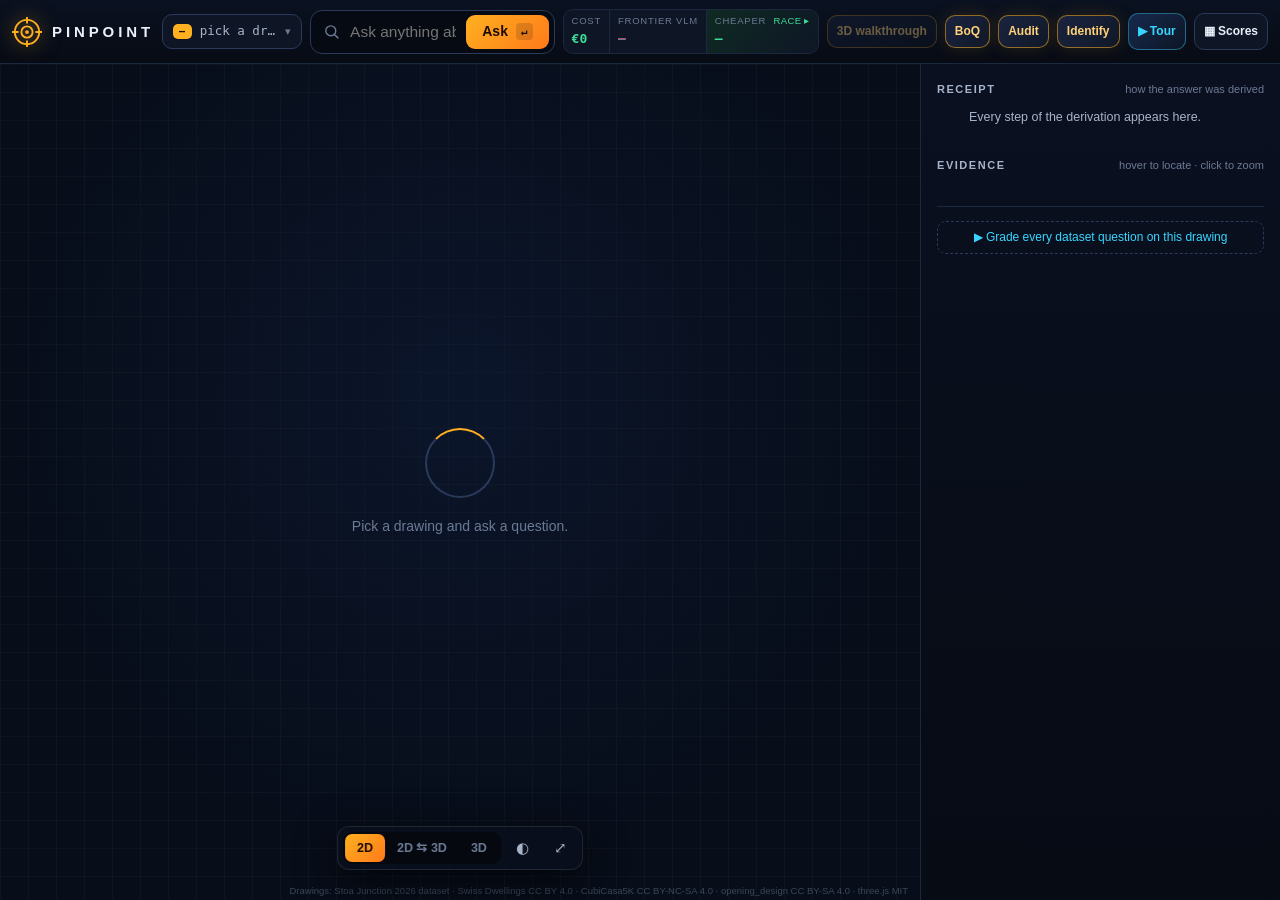
==== commit f051ffc9: "DESIGN3: two opt-in themes, ?theme=a (blueprint night, safety orange, Archivo + JetBrains Mono) and " ====
--- a/static/index.html
+++ b/static/index.html
@@ -4,33 +4,21 @@
 <meta charset="utf-8">
 <meta name="viewport" content="width=device-width, initial-scale=1">
 <title>PINPOINT</title>
-<link rel="icon" href="data:image/svg+xml,%3Csvg xmlns=%22http://www.w3.org/2000/svg%22 viewBox=%220 0 32 32%22%3E%3Ccircle cx=%2216%22 cy=%2216%22 r=%2213%22 fill=%22none%22 stroke=%22%231DB954%22 stroke-width=%223%22/%3E%3Ccircle cx=%2216%22 cy=%2216%22 r=%224%22 fill=%22%231DB954%22/%3E%3C/svg%3E">
+<link rel="preconnect" href="https://fonts.googleapis.com">
+<link href="https://fonts.googleapis.com/css2?family=Inter:wght@400;500;600;700;800;900&family=JetBrains+Mono:wght@400;600;700&display=swap" rel="stylesheet">
+<link rel="icon" href="data:image/svg+xml,%3Csvg xmlns=%22http://www.w3.org/2000/svg%22 viewBox=%220 0 32 32%22%3E%3Ccircle cx=%2216%22 cy=%2216%22 r=%2213%22 fill=%22none%22 stroke=%22%23ffb020%22 stroke-width=%223%22/%3E%3Ccircle cx=%2216%22 cy=%2216%22 r=%224%22 fill=%22%23ffb020%22/%3E%3C/svg%3E">
 <link rel="stylesheet" href="/static/style.css">
 <link rel="stylesheet" href="/static/receipt.css">
-<link rel="stylesheet" href="/static/spotify.css" id="spotifyCss">
+<script src="/static/theme.js"></script>
 <script type="importmap">{"imports":{"three":"/static/vendor/three.module.js"}}</script>
 </head>
 <body>
-<nav class="side" id="sideNav" aria-label="PINPOINT">
-  <div class="sideBox navBox">
-    <div class="brand">
-      <svg class="logo" viewBox="0 0 32 32"><circle cx="16" cy="16" r="13" fill="none" stroke="currentColor" stroke-width="2.4"/><circle cx="16" cy="16" r="5" fill="currentColor"/></svg>
-      <div><b>PINPOINT</b><span>every answer comes with a receipt</span></div>
-    </div>
-    <div class="feat" id="feat">
-      <button class="navBtn" id="navAsk" type="button" title="Ask a question about this drawing (/)">Ask</button>
-      <button class="navBtn" id="navRace" type="button" title="Cost race: the same questions, frontier VLM vs PINPOINT (R)">Cost race</button>
-      <button class="tbtn" id="tourBtn" title="Guided tour: count, area, 2D ⇆ 3D, door schedule, walk, BoQ, cost race">Tour</button>
-      <button class="tbtn" id="sbBtn" title="Scoreboard: every dataset question auto-graded against ground truth">Scores</button>
-    </div>
+<header class="top">
+  <div class="brand">
+    <svg class="logo" viewBox="0 0 32 32"><circle cx="16" cy="16" r="13" fill="none" stroke="currentColor" stroke-width="2"/><circle cx="16" cy="16" r="6" fill="none" stroke="currentColor" stroke-width="2"/><circle cx="16" cy="16" r="2" fill="currentColor"/><path d="M16 0v7M16 25v7M0 16h7M25 16h7" stroke="currentColor" stroke-width="2"/></svg>
+    <div><b>PINPOINT</b><span>every answer comes with a receipt</span></div>
   </div>
-  <div class="sideBox libBox">
-    <div class="libH"><b>Your library</b><button type="button" id="libAll" title="Browse every drawing (⌘K)">Browse all</button></div>
-    <div class="libList" id="sideSrc"></div>
-  </div>
-</nav>
 
-<header class="top">
   <button class="docBtn" id="docBtn" title="Choose a drawing (⌘K)">
     <span class="srcTag" id="srcTag">—</span>
     <span class="docName" id="docName">pick a drawing</span>
@@ -46,13 +34,22 @@
       <div class="sl" id="chips"></div>
     </div>
   </form>
-  <div class="topHype">0 LLM calls · every number receipted</div>
+
+  <div class="meter" id="meter" role="button" tabindex="0" title="Measured CPU time × €0.04/vCPU-h + LLM tokens (0 by default). Click for the cost race (R)">
+    <div class="m"><label>cost</label><b id="mLast">€0</b></div>
+    <div class="m"><label>time</label><b id="mLat">–</b></div>
+    <div class="m"><label>LLM</label><b id="mLlm">0</b></div>
+    <div class="m vs"><label>frontier VLM</label><b id="mVlm">–</b></div>
+    <div class="m save"><label>cheaper <u>race ▸</u></label><b id="mSave">–</b></div>
+  </div>
+  <button class="tbtn" id="tourBtn" title="Guided tour: count, area, 2D ⇆ 3D, door schedule, walk, BoQ, cost race">▶ Tour</button>
+  <button class="tbtn" id="sbBtn" title="Scoreboard: every dataset question auto-graded against ground truth">▦ Scores</button>
 </header>
 
 <main id="main">
   <section class="stage" id="stage" data-mode="sheet">
     <div class="views" id="views">
-      <div class="view sheetv" id="sheetv">
+      <div class="view sheetv blue" id="sheetv">
         <div class="pan" id="pan">
           <img id="sheetImg" alt="">
           <svg id="ov" class="ov"><defs>
@@ -145,31 +142,9 @@
   <div class="mh"><h2>Scoreboard <small>preview set · every question auto-graded against ground truth</small></h2><button id="sbX">✕</button></div>
   <div id="sbBody"></div>
 </div></div>
-<footer class="player" id="player">
-  <div class="np">
-    <div class="npTile" id="npTile">—</div>
-    <div class="npTx"><b id="npTitle">pick a drawing</b><span id="npSub">ready: ask a question</span></div>
-  </div>
-  <div class="pc">
-    <div class="pcBtns">
-      <button type="button" id="pPrev" title="Previous counted item (←)"><svg viewBox="0 0 16 16"><path d="M3 2h2v12H3zM14 2v12L6 8z" fill="currentColor"/></svg></button>
-      <button type="button" id="pPlay" class="play" title="Play the guided tour"><svg class="i-play" viewBox="0 0 16 16"><path d="M4 2.5v11L13.5 8z" fill="currentColor"/></svg><svg class="i-stop" viewBox="0 0 16 16"><path d="M4 3h3v10H4zM9 3h3v10H9z" fill="currentColor"/></svg></button>
-      <button type="button" id="pNext" title="Next counted item (→)"><svg viewBox="0 0 16 16"><path d="M11 2h2v12h-2zM2 2v12l8-6z" fill="currentColor"/></svg></button>
-    </div>
-    <div class="pBar"><span id="pL">0</span><div class="pTrack" id="pTrack"><i id="pFill"></i></div><span id="pR">0</span></div>
-  </div>
-  <div class="meter" id="meter" role="button" tabindex="0" title="Measured CPU time × €0.04/vCPU-h + LLM tokens (0 by default). Click for the cost race (R)">
-    <div class="m"><label>cost</label><b id="mLast">€0</b></div>
-    <div class="m"><label>time</label><b id="mLat">–</b></div>
-    <div class="m"><label>LLM</label><b id="mLlm">0</b></div>
-    <div class="m vs"><label>frontier VLM</label><b id="mVlm">–</b></div>
-    <div class="m save"><label>cheaper <u>race ▸</u></label><b id="mSave">–</b></div>
-  </div>
-</footer>
 <footer class="credits">Drawings: Stoa Junction 2026 dataset · Swiss Dwellings CC BY 4.0 · CubiCasa5K CC BY-NC-SA 4.0 · opening_design CC BY-SA 4.0 · three.js MIT</footer>
 <script type="module" src="/static/app.js"></script>
 <script type="module" src="/static/wow.js"></script>
 <script type="module" src="/static/audit.js"></script>
-<script type="module" src="/static/shell.js"></script>
 </body>
 </html>
